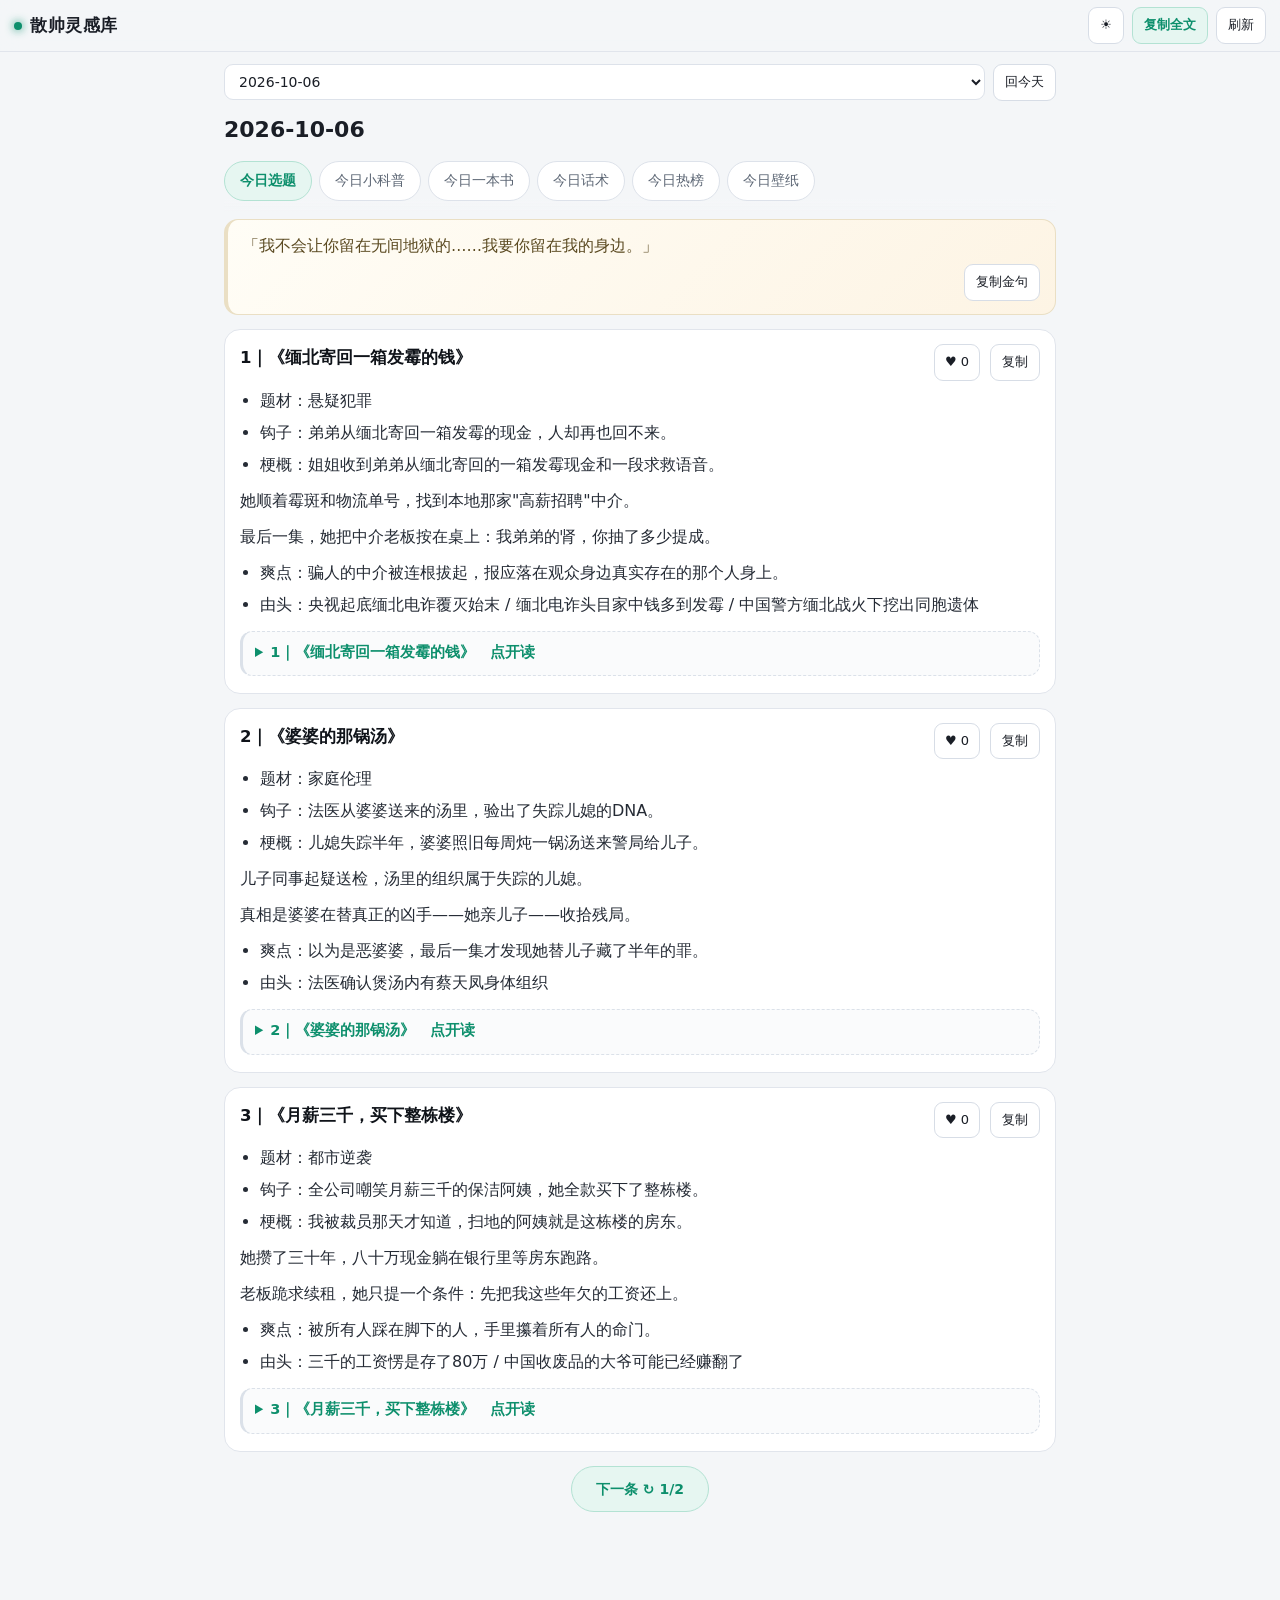
==== index.html @ a83f9805 "feat: 壁纸 15 分钟自动换 + 实时新图为主" ====
<!doctype html>
<html lang="zh-CN">
<head>
<meta charset="utf-8">
<meta name="viewport" content="width=device-width, initial-scale=1, viewport-fit=cover">
<title>散帅灵感库 · 短剧选题</title>
<link rel="manifest" href="./manifest.webmanifest">
<link rel="apple-touch-icon" href="./icon.svg">
<meta name="theme-color" content="#111318">
<meta name="apple-mobile-web-app-capable" content="yes">
<meta name="apple-mobile-web-app-status-bar-style" content="black-translucent">
<style>
  :root { color-scheme: dark; --bg:#111318; --card:#1a1d24; --card2:#15181e; --fg:#e9edf2; --dim:#98a2b3; --line:#262b34; --accent:#7ee0c0; --gold:#f7c948; }
  :root[data-theme="light"] { color-scheme: light; --bg:#f4f6f8; --card:#ffffff; --card2:#f0f3f7; --fg:#1a1e26; --dim:#5d6775; --line:#e1e5ec; --accent:#0d8f6c; --gold:#a9780a; }
  :root[data-theme="light"] header { background:rgba(244,246,248,.92); }
  :root[data-theme="light"] button { background:#ffffff; border-color:#d7dde6; color:#1a1e26; }
  :root[data-theme="light"] button.primary { background:#e6f6f1; border-color:#b3e2d3; color:#0d8f6c; }
  :root[data-theme="light"] .tabs button { background:#ffffff; border-color:#dde2ea; color:var(--dim); }
  :root[data-theme="light"] .tabs button.on { background:#e6f6f1; border-color:#b3e2d3; color:var(--accent); }
  :root[data-theme="light"] .bar select { background:#ffffff; border-color:#dde2ea; color:#1a1e26; }
  :root[data-theme="light"] article.card h3 { color:#0f1319; }
  :root[data-theme="light"] article.card .body p, :root[data-theme="light"] article.card .body li { color:#252b35; }
  :root[data-theme="light"] article.card .body p b, :root[data-theme="light"] article.card .body li b { color:#000000; }
  :root[data-theme="light"] article.card .body blockquote { background:#f2f4f7; border-left-color:#c7d0dc; color:#39414d; }
  :root[data-theme="light"] article.card .body a { border-bottom-color:rgba(13,143,108,.45); }
  :root[data-theme="light"] .quote { background:linear-gradient(135deg,#fffdf6,#fdf4e4); border-color:#eadfc4; color:#5b4a21; }
  :root[data-theme="light"] details.subcard { background:#fafbfc; border-color:#dbe1e9; }
  :root[data-theme="light"] details.subcard .body p { color:#252b35; }
  :root[data-theme="light"] details.subcard .body blockquote { color:#39414d; }
  :root[data-theme="light"] .toast { background:#e6f6f1; border-color:#b3e2d3; color:#0d8f6c; }
  :root[data-theme="light"] .nextwrap button { background:#e6f6f1; border-color:#b3e2d3; color:#0d8f6c; }
  * { box-sizing: border-box; -webkit-tap-highlight-color: transparent; }
  body { margin:0; background:var(--bg); color:var(--fg); font:16px/1.75 -apple-system,"PingFang SC","Microsoft YaHei",system-ui,sans-serif; padding:0 0 env(safe-area-inset-bottom); }
  header { position:sticky; top:0; z-index:9; height:calc(52px + env(safe-area-inset-top)); padding:env(safe-area-inset-top) 14px 0; backdrop-filter:blur(12px); background:rgba(17,19,24,.9); border-bottom:1px solid var(--line); display:flex; align-items:center; gap:8px; }
  header h1 { font-size:17px; margin:0; flex:1; font-weight:700; letter-spacing:.5px; }
  header .dot { width:8px; height:8px; border-radius:50%; background:var(--accent); box-shadow:0 0 10px var(--accent); }
  button { font:inherit; font-size:13px; color:var(--fg); background:#20242c; border:1px solid #2d323c; border-radius:9px; padding:6px 11px; white-space:nowrap; }
  button:active { transform:scale(.96); }
  button:disabled { opacity:.45; }
  button:disabled:active { transform:none; }
  button.primary { background:#173a31; border-color:#1f5b4a; color:var(--accent); font-weight:600; }
  main { padding:12px 14px 70px; max-width:860px; margin:0 auto; }
  .bar { display:flex; gap:8px; align-items:center; flex-wrap:wrap; margin:0 0 10px; }
  .bar select { flex:1; min-width:130px; font:inherit; font-size:14px; color:var(--fg); background:#20242c; border:1px solid #2d323c; border-radius:9px; padding:8px 10px; }
  .daytitle { font-size:22px; font-weight:800; margin:2px 0 2px; }
  .meta { color:var(--dim); font-size:12.5px; margin:0; }
  .tabs { position:sticky; top:calc(52px + env(safe-area-inset-top)); z-index:8; display:flex; flex-wrap:wrap; gap:7px; padding:10px 0 12px; margin:0 0 6px; background:linear-gradient(var(--bg) 78%, transparent); }
  .tabs::-webkit-scrollbar { display:none; }
  .tabs button { flex:0 0 auto; border-radius:999px; padding:7px 15px; font-size:13.5px; color:var(--dim); background:#1a1d24; border:1px solid #262b34; }
  .tabs button.on { background:#173a31; border-color:#1f5b4a; color:var(--accent); font-weight:700; }
  .quote { background:linear-gradient(135deg,#1c2330,#191d24); border:1px solid #2a3140; border-left:4px solid var(--gold); border-radius:14px; padding:13px 15px; margin:0 0 14px; color:#e8e2cf; font-size:15.5px; }
  .quote .qact { text-align:right; margin-top:4px; }
  article.card.wall .wallbox { position:relative; border:1px solid var(--line); border-radius:14px; overflow:hidden; background:var(--card2); aspect-ratio:9/16; max-height:68vh; margin:0 auto; cursor:zoom-in; display:flex; align-items:center; justify-content:center; }
  article.card.wall .wallbox img { width:100%; height:100%; object-fit:cover; display:block; }
  article.card.wall .wallstyles { display:flex; gap:6px; margin-bottom:10px; justify-content:center; }
  article.card.wall .wallstyles button { padding:5px 14px; font-size:12.5px; border-radius:999px; }
  article.card.wall .wallstyles button.on { background:#173a31; border-color:#1f5b4a; color:var(--accent); }
  article.card.wall .wallnote { margin-top:10px; text-align:center; color:var(--dim); font-size:13.5px; letter-spacing:.6px; }
  article.card.wall .wallhint { position:absolute; color:var(--dim); font-size:13px; }
  #wallFull { position:fixed; inset:0; background:rgba(0,0,0,.95); display:none; z-index:60; align-items:center; justify-content:center; }
  #wallFull.on { display:flex; }
  #wallFull img { max-width:100%; max-height:100%; object-fit:contain; }
  #wallFull .close { position:absolute; top:14px; right:14px; background:rgba(255,255,255,.16); color:#fff; }
  #wallFull .tip { position:absolute; bottom:16px; left:0; right:0; text-align:center; color:#c8d0da; font-size:12.5px; }
  .nextwrap { text-align:center; margin:0 0 14px; }
  .nextwrap button { padding:10px 24px; border-radius:999px; background:#173a31; border-color:#1f5b4a; color:var(--accent); font-weight:700; font-size:14px; }
  details.subcard { margin:12px 0 2px; border:1px dashed #33404f; border-left:3px solid var(--accent); border-radius:12px; padding:9px 12px 11px; background:#151a21; }
  details.subcard summary { cursor:pointer; color:var(--accent); font-size:14.5px; font-weight:600; line-height:1.6; }
  details.subcard summary::marker { color:var(--accent); }
  details.subcard .body { margin-top:8px; }
  details.subcard .body p { margin:8px 0; color:#dde4ec; }
  details.subcard .body blockquote { color:#cfd6e0; }
  details.subcard .subact { display:flex; gap:8px; justify-content:flex-end; align-items:center; margin-top:6px; }
  details.subcard .subact button { font-size:12.5px; padding:5px 12px; }
  article.card { background:var(--card); border:1px solid var(--line); border-radius:16px; padding:14px 15px 15px; margin:0 0 14px; }
  article.card .head { display:flex; align-items:flex-start; gap:10px; }
  article.card .spacer { flex:1; }
  article.card h3 { flex:1; font-size:16.5px; margin:2px 0 8px; color:#fff; line-height:1.5; }
  button.likeBtn { padding:6px 10px; border-radius:9px; font-size:13px; color:var(--dim); }
  button.likeBtn.on { color:#ff6b81; border-color:#ff6b81; }
  button.likeBtn span { font-variant-numeric:tabular-nums; }
  article.card .body p { margin:8px 0; }
  article.card .body ul { margin:6px 0; padding-left:20px; }
  article.card .body li { margin:4px 0; color:#d7dde6; }
  article.card .body li b, article.card .body p b { color:#fff; }
  article.card .body a { color:var(--accent); text-decoration:none; border-bottom:1px dotted rgba(126,224,192,.5); }
  article.card .body a:active { opacity:.7; }
  article.card .body blockquote { margin:8px 0; padding:9px 13px; border-left:3px solid #3a4150; background:var(--card2); border-radius:0 10px 10px 0; color:#cfd6e0; }
  .empty { color:var(--dim); text-align:center; padding:60px 0; line-height:2; }
  .toast { position:fixed; left:50%; bottom:30px; transform:translateX(-50%); background:#0f3d31; color:var(--accent); border:1px solid #1f5b4a; padding:9px 18px; border-radius:999px; opacity:0; transition:opacity .18s; pointer-events:none; z-index:99; font-size:14px; }
  .toast.on { opacity:1; }
  .foot { color:var(--dim); font-size:12px; margin:18px 0 0; }
  .foot a { color:var(--accent); text-decoration:none; }
</style>
</head>
<body>
<header><span class="dot"></span><h1>散帅灵感库</h1><button id="theme" title="切换日间/夜间">🌙</button><button id="copyAll" class="primary">复制全文</button><button id="refresh">刷新</button></header>
<main>
  <div class="bar">
    <select id="picker"></select>
    <button id="top">回今天</button>
  </div>
  <div id="dayhead"></div>
  <nav class="tabs" id="tabs"></nav>
  <div id="content"><div class="empty">正在加载今天的灵感…</div></div>
  <div class="foot" id="foot"></div>
</main>
<div class="toast" id="toast"></div>
<script>
const DATA_URL = "./data.json";
let days = [], current = 0, tab = 0, secIdx = {};
let quota = { used: 0, limit: 0 };
// 今日壁纸：候选来自电脑那侧抓的一批；不够用时网页自己再抽（走公共 CORS 代理）
let wallpapers = [];
let wallIndex = 0;
let wallPage = 1;
let wallPulling = false;
const WALL_API = 'https://wallhaven.cc/api/v1/search?sorting=random&categories=111&purity=100&ratios=9x16&atleast=1440x2560&page=';
const WALL_PROXIES = [
  function (u) { return u; },
  function (u) { return 'https://api.allorigins.win/raw?url=' + encodeURIComponent(u); },
  function (u) { return 'https://api.codetabs.com/v1/proxy?quest=' + encodeURIComponent(u); },
  function (u) { return 'https://corsproxy.io/?' + encodeURIComponent(u); },
];
// 点赞：本地记「我点过没」，数字走公共计数器（跨设备统计）
const COUNTER_BASE = 'https://abacus.jasoncameron.dev';
const COUNTER_NS = 'dsh-daily-inspiration';
const likeSync = {};
let likes = (function () { try { return JSON.parse(localStorage.getItem('dsh-likes') || '{}') || {}; } catch (e) { return {}; } })();
function saveLikes() { try { localStorage.setItem('dsh-likes', JSON.stringify(likes)); } catch (e) {} }
function cardKey(day, secIndex, itemIndex) { return (day.date + '-s' + secIndex + '-i' + itemIndex).replace(/[^0-9a-zA-Z-]/g, ''); }
const copyPool = [];
function reg(t) { copyPool.push(t); return copyPool.length - 1; }

function esc(s) { return s.replace(/&/g,'&amp;').replace(/</g,'&lt;').replace(/>/g,'&gt;'); }
function inline(t) { return t.replace(/\[([^\]]+)\]\((https?:\/\/[^\s)]+)\)/g, function (m, text, url) { var dy = /(^|\/\/)(www\.)?douyin\.com\//.test(url) ? ' data-app="douyin"' : ''; return '<a href="' + url + '"' + dy + ' target="_blank" rel="noopener noreferrer">' + text + '</a>'; }).replace(/\*\*(.+?)\*\*/g, '<b>$1</b>'); }
function body(src) {
  const out = [];
  let inList = false;
  for (const raw of esc(src).split(/\r?\n/)) {
    const line = raw.trim();
    if (line === '') { if (inList) { out.push('</ul>'); inList = false; } continue; }
    if (/^-\s+/.test(line)) { if (!inList) { out.push('<ul>'); inList = true; } out.push('<li>' + inline(line.replace(/^-\s+/, '')) + '</li>'); continue; }
    if (/^&gt;\s?/.test(line)) { if (inList) { out.push('</ul>'); inList = false; } out.push('<blockquote>' + inline(line.replace(/^&gt;\s?/, '')) + '</blockquote>'); continue; }
    if (inList) { out.push('</ul>'); inList = false; }
    out.push('<p>' + inline(line) + '</p>');
  }
  if (inList) out.push('</ul>');
  return out.join('');
}

function card(title, text, extra, key) {
  const i = reg(text);
  const like = key !== undefined && key !== null ? '<button class="likeBtn" data-k="' + key + '" title="点赞（跨设备统计）">♥ <span>0</span></button>' : '';
  return '<article class="card"><div class="head">'
    + (title ? '<h3>' + esc(title) + '</h3>' : '<span class="spacer"></span>')
    + like
    + '<button data-i="' + i + '">复制</button></div>'
    + '<div class="body">' + body(text) + '</div>'
    + (extra || '')
    + '</article>';
}

/** 二级卡片：挂在选题下面的剧本（默认折叠；底部有「收起」，点卡片外也会自动收回） */
function subCard(title, text, key) {
  const i = reg(text);
  const like = key !== undefined && key !== null ? '<button class="likeBtn" data-k="' + key + '" title="点赞（跨设备统计）">♥ <span>0</span></button>' : '';
  return '<details class="subcard"' + (key !== undefined && key !== null ? ' data-k="' + key + '"' : '') + '><summary>' + (title ? esc(title) + '　' : '') + '点开读</summary>'
    + '<div class="body">' + body(text) + '</div>'
    + '<div class="subact">' + like + '<button class="collapseBtn" type="button">收起 ▲</button><button data-i="' + i + '">复制这篇</button></div></details>';
}

function render() {
  const box = document.getElementById('content');
  const head = document.getElementById('dayhead');
  const tabsEl = document.getElementById('tabs');
  copyPool.length = 0;
  const day = days[current];
  if (!day) {
    head.innerHTML = ''; tabsEl.innerHTML = '';
    box.innerHTML = '<div class="empty">还没有生成任何一天。<br>回 DSH 说一句「跑一次灵感」就有了。</div>';
    return;
  }
  const sp = day.split || { title: '', sections: [], meta: [] };
  // 小故事不再单独占一个标签，而是挂到对应选题下面（一二级卡片）
  const storySec = sp.sections.filter(function (s) { return s.title.indexOf('故事') >= 0 || s.title.indexOf('剧本') >= 0 || s.title.indexOf('小说') >= 0; })[0];
  const tabList = sp.sections
    .map(function (s, i) { return { s: s, i: i }; })
    .filter(function (e) { return e.s !== storySec; });
  const hotAt = tabList.map(function (e) { return e.s.title.indexOf('热榜') >= 0; }).indexOf(true);
  if (hotAt >= 0) tabList.push(tabList.splice(hotAt, 1)[0]);
  tabList.push({ s: { title: '今日壁纸', items: [], wall: true }, i: -1, wall: true });
  if (tab < 0 || tab >= tabList.length) tab = 0;
  head.innerHTML = '<div class="daytitle">' + esc(day.date) + (day.slot ? '　（第 ' + (day.slot + 1) + ' 版）' : '') + '</div>';
  tabsEl.innerHTML = tabList.map(function (e, idx) {
    return '<button data-t="' + idx + '"' + (idx === tab ? ' class="on"' : '') + '>' + esc(e.s.title) + '</button>';
  }).join('');  tabsEl.querySelectorAll('button').forEach(function (b) {
    b.addEventListener('click', function () {
      tab = Number(b.getAttribute('data-t'));
      render();
      window.scrollTo(0, 0);
    });
  });
  const sec = tabList[tab] !== undefined ? tabList[tab].s : undefined;
  // 重渲染前记住哪些剧本是展开的，渲染后恢复（自动更新时不打断阅读）
  const openKeys = Array.prototype.map.call(document.querySelectorAll('details.subcard[open][data-k]'), function (d) { return d.getAttribute('data-k'); });
  let html = '';
  if (tab === 0 && day.quote) {
    const qi = reg(day.quote);
    html += '<div class="quote">「' + esc(day.quote) + '」<div class="qact"><button data-i="' + qi + '">复制金句</button></div></div>';
  }
  if (sec !== undefined && sec.wall === true) {
    html += wallCard();
  } else if (sec && sec.items.length > 0) {
    const showAll = sec.title.indexOf('热榜') >= 0 || sec.title.indexOf('科普') >= 0;
    const isIdeas = sec.title.indexOf('选题') >= 0;
    const secKey = tabList[tab] !== undefined ? tabList[tab].i : tab;
    const storyIdx = storySec !== undefined ? sp.sections.indexOf(storySec) : -1;
    const chunk = showAll ? sec.items.length : (isIdeas ? Math.ceil(sec.items.length / 2) : 1);
    const pages = Math.max(1, Math.ceil(sec.items.length / chunk));
    if (showAll) {
      for (let i = 0; i < sec.items.length; i++) html += card(sec.items[i].title, sec.items[i].body, '', cardKey(day, secKey, i));
    } else {
      if (!(tab in secIdx) || secIdx[tab] >= pages) secIdx[tab] = 0;
      const start = secIdx[tab] * chunk;
      const slice = sec.items.slice(start, start + chunk);
      for (let j = 0; j < slice.length; j++) {
        const item = slice[j];
        const story = isIdeas && storySec !== undefined ? storySec.items[start + j] : undefined;
        html += card(
          item.title,
          item.body,
          story !== undefined ? subCard(story.title, story.body, cardKey(day, storyIdx, start + j)) : '',
          cardKey(day, secKey, start + j),
        );
      }
      if (pages > 1) html += '<div class="nextwrap"><button class="nextBtn" data-sec="' + tab + '">下一条 ↻ ' + (secIdx[tab] + 1) + '/' + pages + '</button></div>';
    }
  }
  if (sp.meta && sp.meta.length > 0) html += '<div class="meta" style="margin-top:14px">' + sp.meta.map(esc).join('<br>') + '</div>';
  box.innerHTML = html;
  box.querySelectorAll('button[data-i]').forEach(function (b) {
    b.addEventListener('click', function () { copyText(copyPool[Number(b.getAttribute('data-i'))]); });
  });
  box.querySelectorAll('button.likeBtn[data-k]').forEach(function (b) {
    b.addEventListener('click', function (ev) {
      ev.stopPropagation();
      toggleLike(b.getAttribute('data-k'));
    });
  });
  bindWall();
  paintLikes();
  openKeys.forEach(function (k) {
    const d = document.querySelector('details.subcard[data-k="' + k + '"]');
    if (d !== null) d.open = true;
  });
  box.querySelectorAll('.collapseBtn').forEach(function (b) {
    b.addEventListener('click', function (ev) {
      ev.stopPropagation();
      const d = b.parentNode;
      while (d && d.tagName !== 'DETAILS') d = d.parentNode;
      if (d) {
        d.open = false;
        try { d.scrollIntoView({ block: 'center', behavior: 'smooth' }); } catch (e) { d.scrollIntoView(); }
      }
    });
  });
  box.querySelectorAll('.nextBtn').forEach(function (b) {
    b.addEventListener('click', function () {
      const t = Number(b.getAttribute('data-sec'));
      const s = tabList[t] !== undefined ? tabList[t].s : undefined;
      if (!s || s.items.length === 0) return;
      const c = s.title.indexOf('热榜') >= 0 ? s.items.length : (s.title.indexOf('选题') >= 0 ? Math.ceil(s.items.length / 2) : 1);
      const p = Math.max(1, Math.ceil(s.items.length / c));
      secIdx[t] = ((secIdx[t] || 0) + 1) % p;
      render();
      window.scrollTo(0, 0);
    });
  });
}

function copyText(t) {
  if (!t) return;
  const done = function (ok) { toast(ok ? '已复制，去粘贴吧' : '复制失败，长按文字手动选'); };
  if (navigator.clipboard && window.isSecureContext) {
    navigator.clipboard.writeText(t).then(function () { done(true); }, function () { done(fallback(t)); });
  } else { done(fallback(t)); }
}
function fallback(t) {
  const ta = document.createElement('textarea');
  ta.value = t; ta.style.position = 'fixed'; ta.style.opacity = '0';
  document.body.appendChild(ta); ta.focus(); ta.select();
  let ok = false;
  try { ok = document.execCommand('copy'); } catch (e) { ok = false; }
  ta.remove();
  return ok;
}
function toast(t) { const el = document.getElementById('toast'); el.textContent = t; el.classList.add('on'); setTimeout(function () { el.classList.remove('on'); }, 1500); }

/** 今日壁纸：一次就一张。抽走了就回不来 —— 想再看得抽新的。
 *  图源用 Picsum（fastly CDN，手机一定能显示；固定 1440×2560 竖屏 2K，自带跨域头所以能下载）。 */
let wallSeed = 0;
let wallUrl = '';
const WALL_BASE = 'https://picsum.photos/';
const WALL_HD = WALL_BASE + '1440/2560?random=';
const WALL_FAST = WALL_BASE + '1080/1920?random=';

/** 抽一张新的：不分风格，每次随机挑一个源（都是手机上快的；2K 大图只在你点下载时才拉） */
function newWallUrl() {
  wallSeed = Math.floor(Date.now() / 1000) % 100000 + Math.floor(Math.random() * 1000);
  const n = String(wallSeed);
  const local = wallpapers.filter(function (w) { return String(w.url).indexOf('wallpapers/') === 0; });
  if (local.length > 0 && Math.random() < 0.25) {
    wallUrl = local[Math.floor(Math.random() * local.length)].url;
    return wallUrl;
  }
  wallUrl = WALL_FAST + n;
}

/** 下载：摄影源能换同图的 2K 版，其它源就是当前这张 */
function wallDownloadUrl() {
  if (wallUrl.indexOf('picsum.photos/1080/1920') > 0) return wallUrl.replace('1080/1920', '1440/2560');
  return wallUrl;
}

function wallCard() {
  const url = wallUrl.length > 0 ? wallUrl : newWallUrl();
  return '<article class="card wall"><div class="head"><h3>今日壁纸</h3>'
    + '<button id="wallNext" type="button">换一张 ↻</button>'
    + '<button id="wallDl" class="primary" type="button">下载</button></div>'
    + '<div class="body">'
    + '<div class="wallbox" id="wallBox"><span class="wallhint" id="wallHint">正在抽…</span>'
    + '<img id="wallImg" alt="今日壁纸" src="' + url + '"></div>'
    + '<div class="wallnote">失去了就不要再找了，往前看</div>'
    + '</div></article>'
    + '<div id="wallFull"><button class="close" id="wallFullClose" type="button">✕ 关闭</button>'
    + '<img id="wallFullImg" alt="放大查看"><div class="tip">点图片可以再放大 / 缩小 · 点空白处关闭</div></div>';
}

function bindWall() {
  const img = document.getElementById('wallImg');
  const hint = document.getElementById('wallHint');
  if (img !== null) {
    img.addEventListener('load', function () { if (hint !== null) hint.style.display = 'none'; });
    img.addEventListener('error', function () {
      if (hint !== null) { hint.style.display = ''; hint.textContent = '这张没抽上来，点「换一张」再来'; }
    });
  }
  const box = document.getElementById('wallBox');
  if (box !== null) {
    box.addEventListener('click', function () {
      const full = document.getElementById('wallFull');
      const fullImg = document.getElementById('wallFullImg');
      if (full === null || fullImg === null || wallUrl.length === 0) return;
      fullImg.src = wallUrl;
      fullImg.style.transform = 'none';
      full.classList.add('on');
    });
  }
  const full = document.getElementById('wallFull');
  if (full !== null) {
    full.addEventListener('click', function (ev) {
      const fullImg = document.getElementById('wallFullImg');
      if (fullImg !== null && ev.target === fullImg) {
        fullImg.style.transform = fullImg.style.transform === 'scale(2)' ? 'none' : 'scale(2)';
        return;
      }
      full.classList.remove('on');
    });
  }
  const next = document.getElementById('wallNext');
  if (next !== null) {
    next.addEventListener('click', function () {
      newWallUrl();
      const cur = document.getElementById('wallImg');
      const h = document.getElementById('wallHint');
      if (h !== null) { h.style.display = ''; h.textContent = '正在抽…'; }
      if (cur !== null) cur.src = wallUrl + '&t=' + String(Date.now());
      toast('换了一张，上一张找不回来了');
    });
  }
  const dl = document.getElementById('wallDl');
  if (dl !== null) {
    dl.addEventListener('click', function () { void downloadWall(); });
  }
}

async function downloadWall() {
  if (wallUrl.length === 0) return;
  toast('正在准备下载…');
  try {
    const dlUrl = wallDownloadUrl();
    const res = await fetch(dlUrl, { cache: 'no-store' });
    if (!res.ok) throw new Error('bad status');
    const blob = await res.blob();
    const url = URL.createObjectURL(blob);
    const a = document.createElement('a');
    a.href = url;
    a.download = 'wallpaper-' + String(wallSeed) + '.jpg';
    document.body.appendChild(a);
    a.click();
    a.remove();
    setTimeout(function () { URL.revokeObjectURL(url); }, 8000);
    toast('已开始下载');
  } catch (e) {
    window.open(wallDownloadUrl(), '_blank');
    toast('已打开原图，长按保存即可');
  }
}

/** 保底来源：Picsum（自带跨域头，电脑没开也能一直抽；固定给 1440×2560 竖屏 2K） */
async function pullPicsum() {
  try {
    const res = await fetch('https://picsum.photos/v2/list?page=' + wallPage + '&limit=20', { cache: 'no-store' });
    if (!res.ok) return [];
    const j = await res.json();
    if (!Array.isArray(j)) return [];
    return j
      .map(function (x) {
        const id = String(x.id || '');
        return {
          id: 'picsum-' + id,
          resolution: '1440×2560',
          url: 'https://picsum.photos/id/' + id + '/1440/2560',
          thumb: 'https://picsum.photos/id/' + id + '/720/1280',
          note: '随机摄影（电脑没开时的保底）',
        };
      })
      .filter(function (x) { return x.id !== 'picsum-'; });
  } catch (e) {
    return [];
  }
}

/** 走公共 CORS 代理抽一批新壁纸（Wallhaven 自己不带跨域头）；代理都不通就换 Picsum 保底 */
async function pullWallpapers() {
  if (wallPulling) return 0;
  wallPulling = true;
  let got = [];
  for (let i = 0; i < WALL_PROXIES.length && got.length === 0; i++) {
    try {
      const res = await fetch(WALL_PROXIES[i](WALL_API + wallPage), { cache: 'no-store' });
      if (!res.ok) continue;
      const j = await res.json();
      got = (j.data || []).map(function (x) {
        return { id: String(x.id || ''), resolution: String(x.resolution || ''), url: String(x.path || ''), thumb: String((x.thumbs && (x.thumbs.large || x.thumbs.original)) || x.path || '') };
      }).filter(function (x) { return /^https:\/\/w\.wallhaven\.cc\//.test(x.url); });
    } catch (e) { /* 换下一个代理 */ }
  }
  if (got.length === 0) got = await pullPicsum();
  wallPulling = false;
  if (got.length > 0) {
    wallPage += 1;
    wallpapers = wallpapers.concat(got);
  }
  return got.length;
}

function setWall(next) {
  if (wallpapers.length === 0) return;
  wallIndex = ((next % wallpapers.length) + wallpapers.length) % wallpapers.length;
  render();
  const img = document.getElementById('wallImg');
  const w = wallpapers[wallIndex];
  if (img !== null && w !== undefined && w.url !== w.thumb) {
    const big = new Image();
    big.onload = function () { if (document.getElementById('wallImg') === img) img.src = big.src; };
    big.src = w.url;
  }
}

async function downloadWall() {
  const w = wallpapers[wallIndex];
  if (w === undefined) return;
  const name = 'wallpaper-' + (w.id || String(wallIndex + 1)) + (w.url.indexOf('.png') > 0 ? '.png' : '.jpg');
  toast('正在准备下载…');
  for (const wrap of WALL_PROXIES) {
    try {
      const res = await fetch(wrap(w.url), { cache: 'no-store' });
      if (!res.ok) continue;
      const blob = await res.blob();
      const url = URL.createObjectURL(blob);
      const a = document.createElement('a');
      a.href = url;
      a.download = name;
      document.body.appendChild(a);
      a.click();
      a.remove();
      setTimeout(function () { URL.revokeObjectURL(url); }, 8000);
      toast('已开始下载 ' + name);
      return;
    } catch (e) { /* 换下一个代理 */ }
  }
  window.open(w.url, '_blank');
  toast('已打开原图，长按保存即可');
}
function paintLikes() {
  const btns = document.querySelectorAll('button.likeBtn[data-k]');
  btns.forEach(function (b) {
    const k = b.getAttribute('data-k');
    const rec = likes[k] || { liked: false, count: 0 };
    if (rec.liked === true) b.classList.add('on'); else b.classList.remove('on');
    const span = b.querySelector('span');
    if (span) span.textContent = String(rec.count || 0);
  });
  if (navigator.onLine === false) return;
  btns.forEach(function (b) { syncLike(b.getAttribute('data-k')); });
}
function syncLike(k) {
  if (k === null || k === undefined || likeSync[k] === true) return;
  likeSync[k] = true;
  fetch(COUNTER_BASE + '/get/' + COUNTER_NS + '/' + k, { cache: 'no-store' })
    .then(function (r) { return r.ok ? r.json() : null; })
    .then(function (d) {
      if (d !== null && typeof d.value === 'number') {
        const rec = likes[k] || { liked: false, count: 0 };
        rec.count = d.value;
        likes[k] = rec;
        saveLikes();
        const b = document.querySelector('button.likeBtn[data-k="' + k + '"]');
        if (b) { const s = b.querySelector('span'); if (s) s.textContent = String(d.value); }
      }
    })
    .catch(function () {})
    .then(function () { likeSync[k] = false; });
}
function toggleLike(k) {
  if (k === null || k === undefined) return;
  const rec = likes[k] || { liked: false, count: 0 };
  if (rec.liked === true) {
    rec.liked = false;
    likes[k] = rec;
    saveLikes();
    paintLikes();
    toast('已取消（统计里的数不会掉）');
    return;
  }
  rec.liked = true;
  rec.count = (rec.count || 0) + 1;
  likes[k] = rec;
  saveLikes();
  paintLikes();
  toast('已点赞 ♥');
  fetch(COUNTER_BASE + '/hit/' + COUNTER_NS + '/' + k, { cache: 'no-store' })
    .then(function (r) { return r.ok ? r.json() : null; })
    .then(function (d) {
      if (d !== null && typeof d.value === 'number') {
        rec.count = d.value;
        likes[k] = rec;
        saveLikes();
        paintLikes();
      }
    })
    .catch(function () { toast('离线：只记在本地'); });
}

/** 今日额度用完 → 把「刷新」置灰，别人点不了（重新打开页面仍能看到最新内容） */
function updateRefreshButton() {
  const btn = document.getElementById('refresh');
  if (!btn) return;
  const exhausted = quota.limit > 0 && quota.used >= quota.limit;
  btn.disabled = exhausted;
  btn.textContent = exhausted ? '额度已用完' : '刷新';
  btn.title = exhausted
    ? '今天的出卡额度已用完（' + quota.used + '/' + quota.limit + '）：重新打开页面仍可看到最新内容'
    : '重新拉取最新内容';
}

document.getElementById('refresh').onclick = function () { load(true); };

// 日间 / 夜间：手动切换并记住；没选过就跟随系统
function applyTheme(mode) {
  document.documentElement.setAttribute('data-theme', mode);
  const btn = document.getElementById('theme');
  if (btn) {
    btn.textContent = mode === 'light' ? '☀️' : '🌙';
    btn.title = mode === 'light' ? '当前：日间（点一下切夜间）' : '当前：夜间（点一下切日间）';
  }
  const meta = document.querySelector('meta[name="theme-color"]');
  if (meta) meta.setAttribute('content', mode === 'light' ? '#f4f6f8' : '#111318');
}
function pickTheme() {
  try {
    const saved = localStorage.getItem('dsh-theme');
    if (saved === 'light' || saved === 'dark') return saved;
  } catch (e) {}
  try {
    return window.matchMedia('(prefers-color-scheme: light)').matches ? 'light' : 'dark';
  } catch (e) {
    return 'dark';
  }
}
let theme = pickTheme();
applyTheme(theme);
document.getElementById('theme').onclick = function () {
  theme = theme === 'light' ? 'dark' : 'light';
  try { localStorage.setItem('dsh-theme', theme); } catch (e) {}
  applyTheme(theme);
};
document.getElementById('copyAll').onclick = function () { const d = days[current]; if (d) copyText(d.markdown); };
document.getElementById('top').onclick = function () {
  current = 0; tab = 0; secIdx = {}; document.getElementById('picker').value = '0';
  render(); window.scrollTo({ top: 0, behavior: 'smooth' });
};
document.getElementById('picker').onchange = function (e) { current = Number(e.target.value); tab = 0; secIdx = {}; render(); };

// 点卡片外面：自动把展开的故事收回去（省得滚到底或翻回顶部去找关闭）
document.addEventListener('click', function (ev) {
  const t = ev.target;
  const inside = t !== null && t !== undefined && typeof t.closest === 'function' ? t.closest('details.subcard') : null;
  document.querySelectorAll('details.subcard[open]').forEach(function (d) { if (d !== inside) d.open = false; });
}, true);

// 手机上点抖音条目：先试唤起 App（snssdk1128://），1.4 秒没起来就自动回落网页版
document.addEventListener('click', function (ev) {
  const a = ev.target !== null && ev.target !== undefined && typeof ev.target.closest === 'function' ? ev.target.closest('a[data-app="douyin"]') : null;
  if (a === null || !/Android|iPhone|iPad|iPod|Mobile/i.test(navigator.userAgent)) return;
  const web = a.getAttribute('href');
  if (web === null) return;
  ev.preventDefault();
  const keyword = encodeURIComponent((a.textContent || '').trim());
  let opened = false;
  const onHide = function () { opened = true; };
  document.addEventListener('visibilitychange', onHide, { once: true });
  setTimeout(function () {
    document.removeEventListener('visibilitychange', onHide);
    if (!opened && !document.hidden && Date.now() - start < 2800) window.location.href = web;
  }, 1400);
  const start = Date.now();
  window.location.href = 'snssdk1128://search?keyword=' + keyword;
}, true);

async function load(manual) {
  try {
    const res = await fetch(DATA_URL, { cache: 'no-store' });
    const data = await res.json();
    days = Array.isArray(data.days) ? data.days : [];
    quota = data.quota !== undefined && typeof data.quota.used === 'number' ? data.quota : { used: 0, limit: 0 };
    wallpapers = Array.isArray(data.wallpapers) ? data.wallpapers : wallpapers;
    if (wallIndex >= wallpapers.length) wallIndex = 0;
    updateRefreshButton();
    if (manual) { current = 0; tab = 0; secIdx = {}; }
    const picker = document.getElementById('picker');
    picker.innerHTML = days.map(function (d, i) { return '<option value="' + i + '">' + d.date + (d.slot ? '　v' + (d.slot + 1) : '') + '</option>'; }).join('');
    picker.value = String(current);
    render();
    document.getElementById('foot').innerHTML = '';
  } catch (e) {
    document.getElementById('content').innerHTML = '<div class="empty">读取失败：' + esc(String(e)) + '</div>';
  }
}
load(false);

// 自动更新：每 3 分钟拉一次最新数据；切回页面/重新聚焦时立刻拉一次（保持当前选中的日期和标签）
setInterval(function () { if (document.hidden !== true) load(false); }, 180000);
document.addEventListener('visibilitychange', function () { if (document.hidden !== true) load(false); });
window.addEventListener('focus', function () { load(false); });

// 壁纸每 15 分钟自动换一张（页面开着就换；切回来超过 15 分钟也换）
setInterval(function () {
  if (document.hidden === true) return;
  newWallUrl();
  const img = document.getElementById('wallImg');
  if (img !== null) img.src = wallUrl + (wallUrl.indexOf('?') > 0 ? '&' : '?') + 'r=' + String(Date.now());
}, 900000);
document.addEventListener('visibilitychange', function () {
  if (document.hidden === true) return;
  const last = Number(sessionStorage.getItem('dsh-wall-at') || '0');
  if (Date.now() - last > 900000) {
    newWallUrl();
    const img = document.getElementById('wallImg');
    if (img !== null) img.src = wallUrl + (wallUrl.indexOf('?') > 0 ? '&' : '?') + 'r=' + String(Date.now());
  }
  try { sessionStorage.setItem('dsh-wall-at', String(Date.now())); } catch (e) {}
});
</script>
</body>
</html>
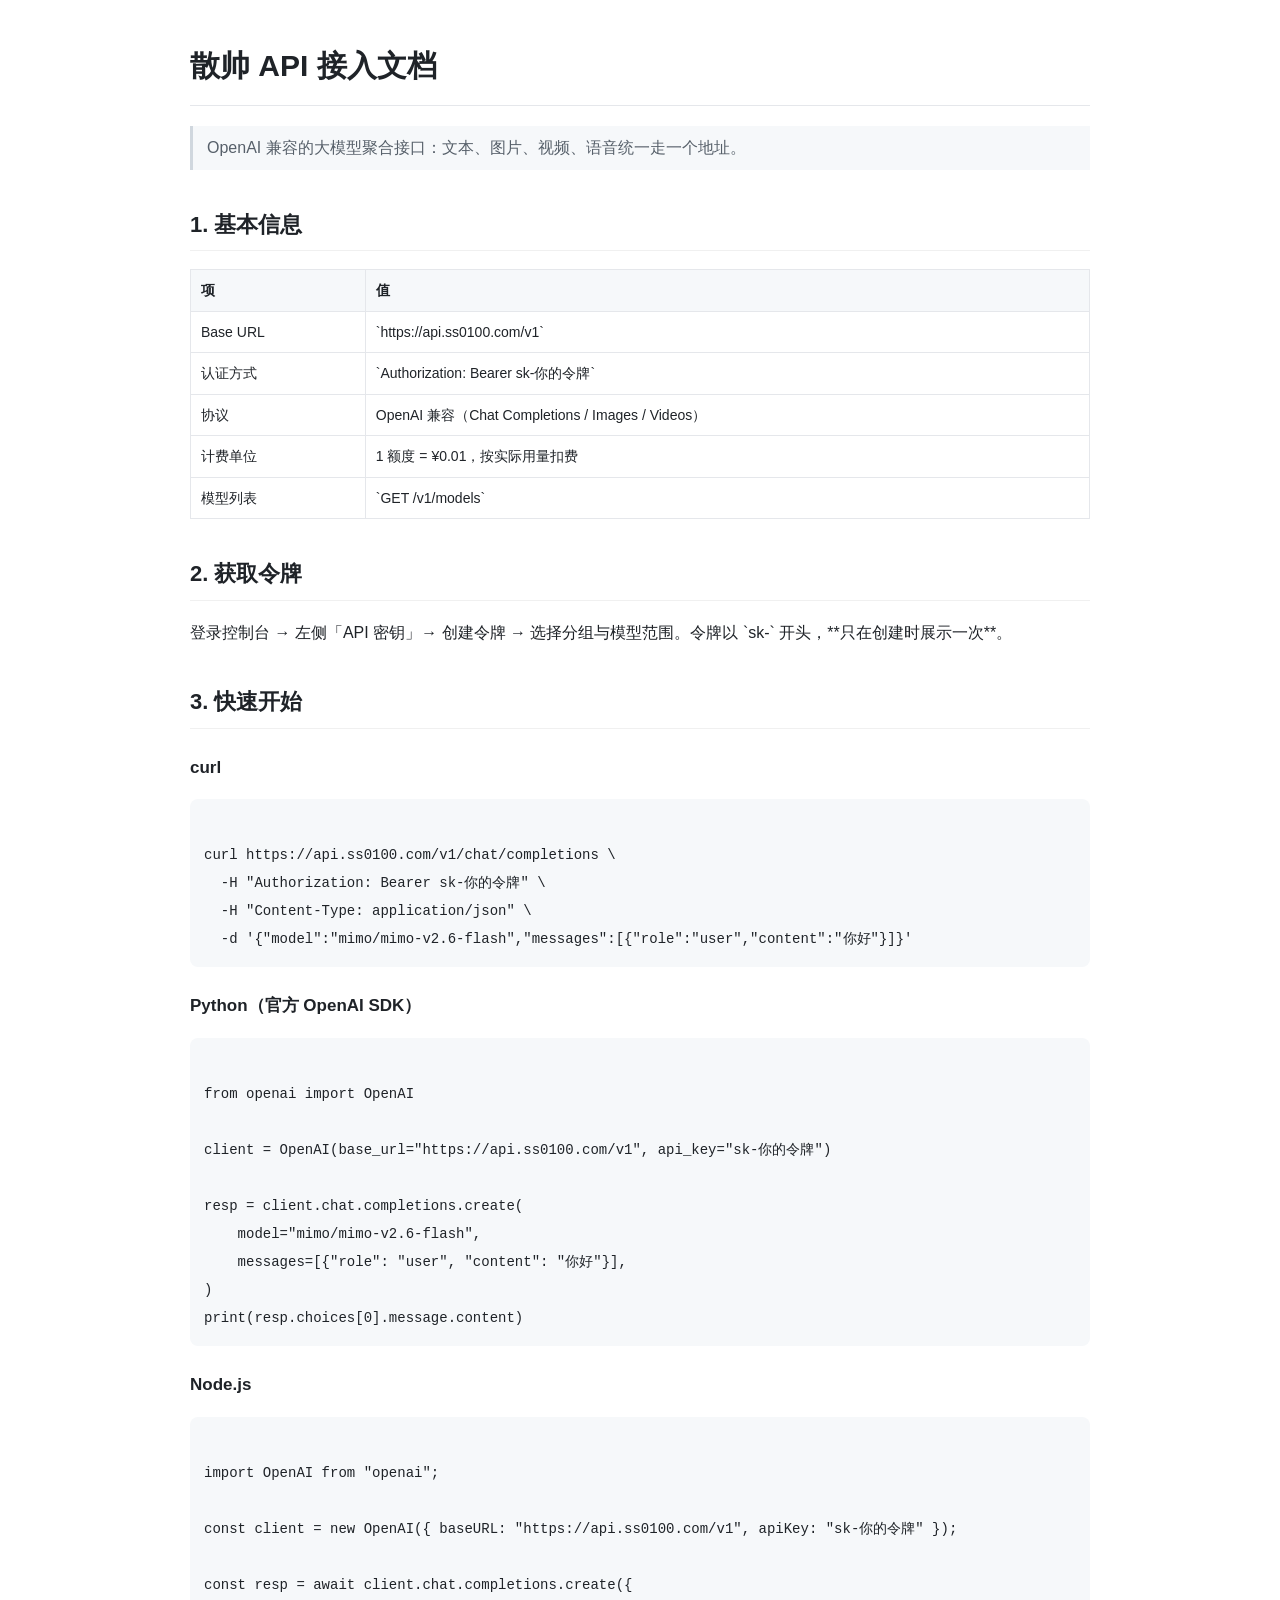
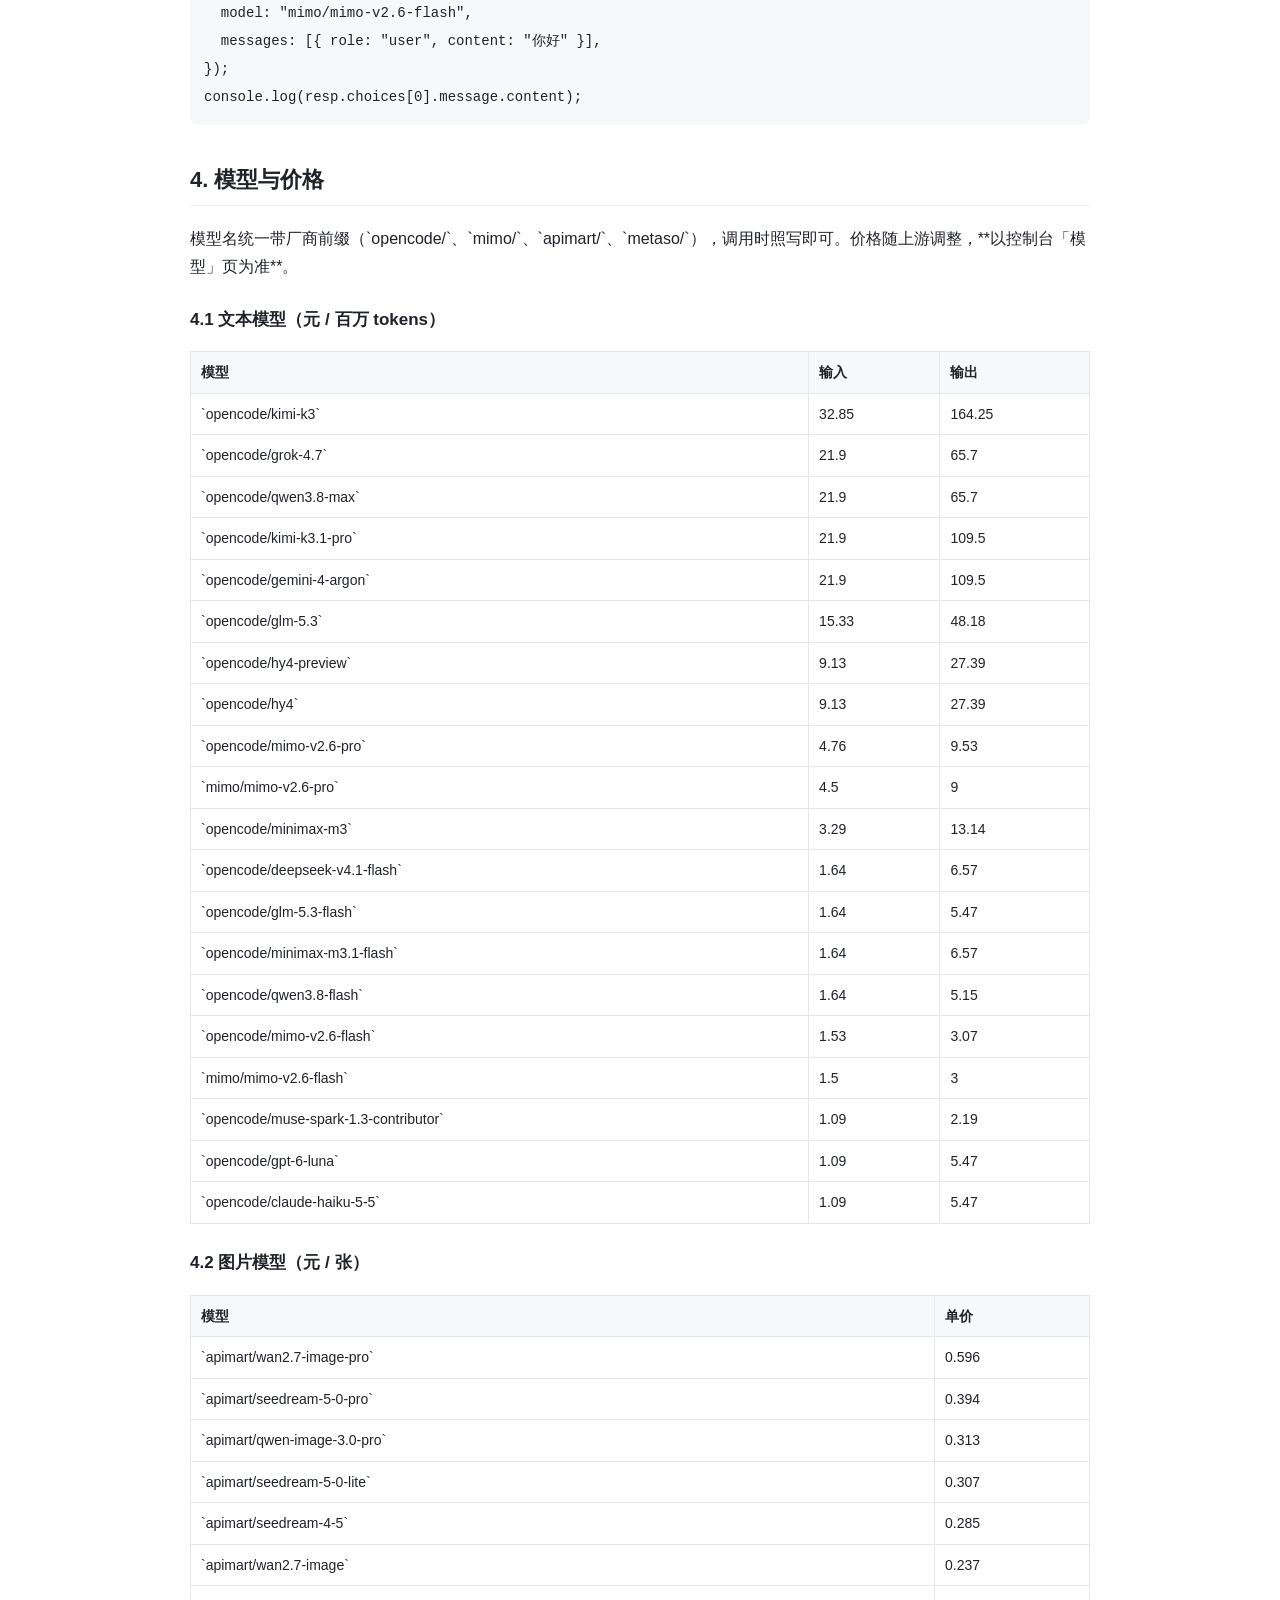
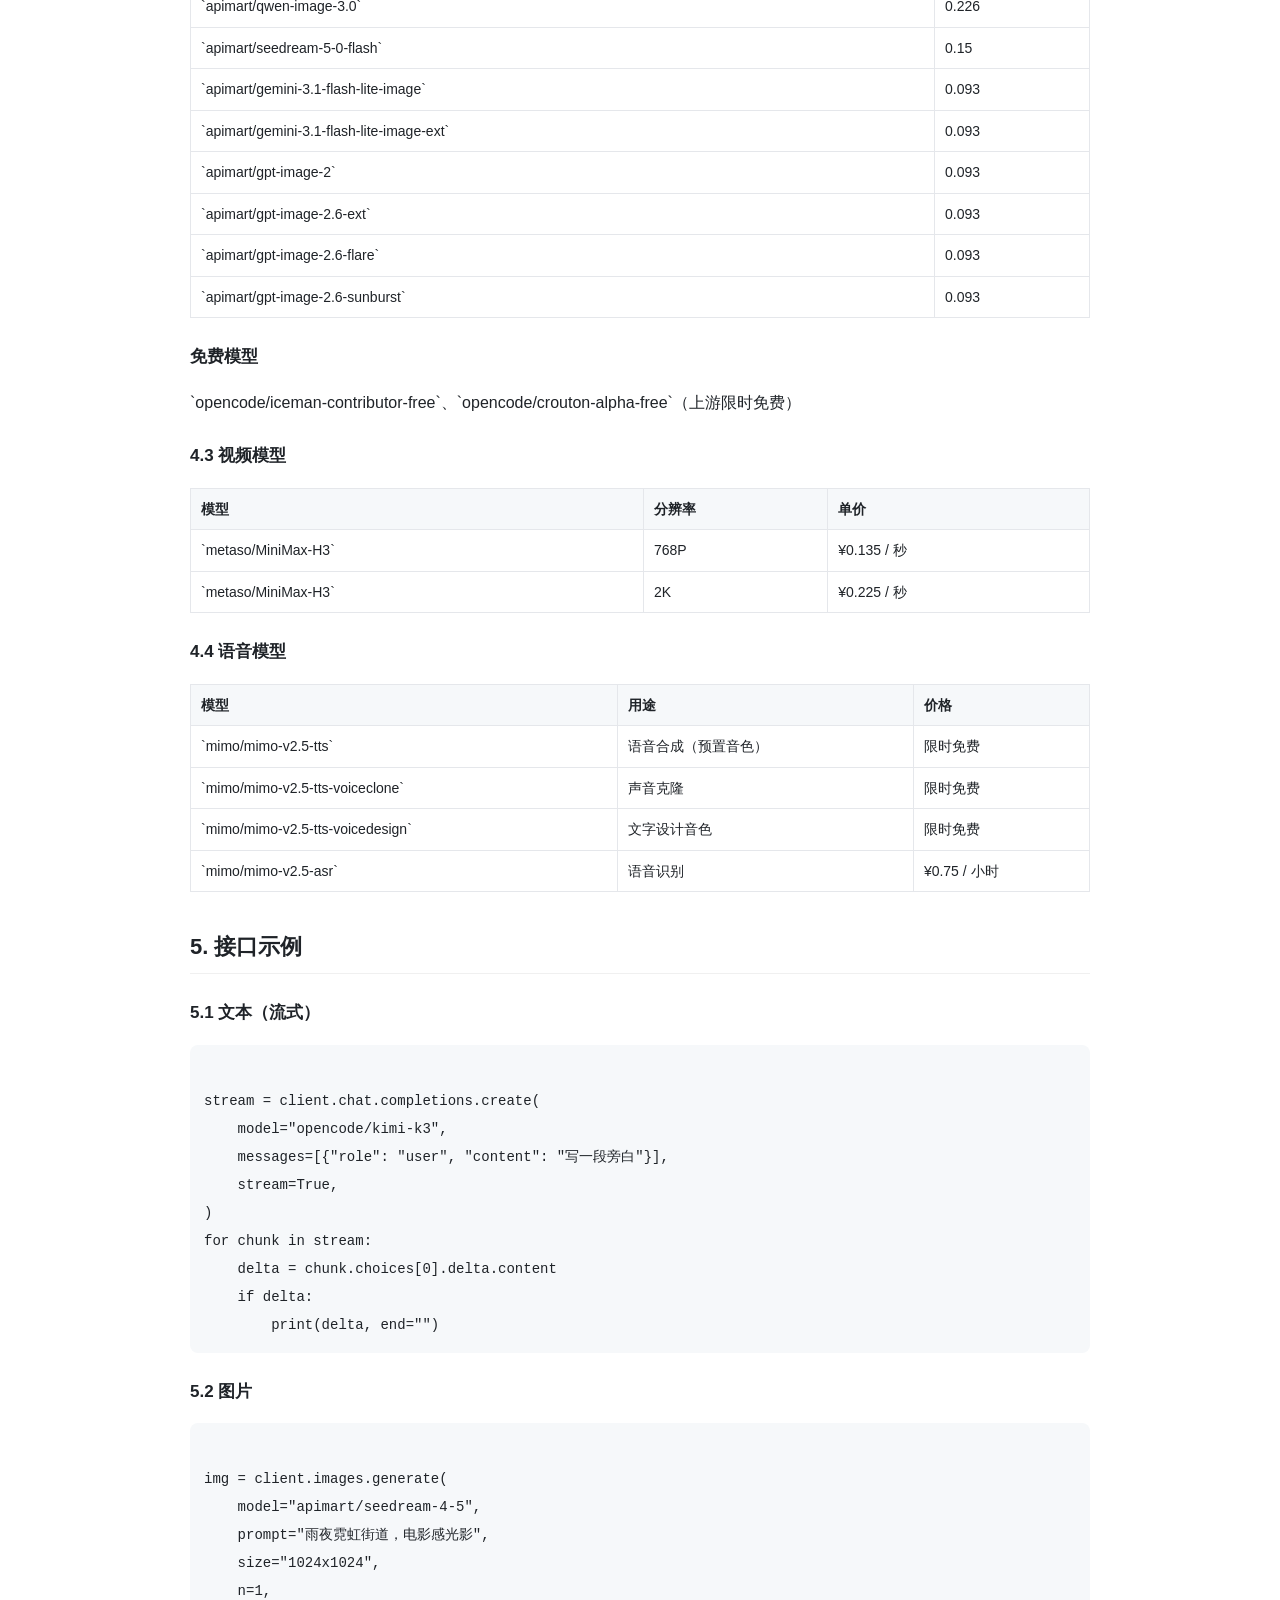
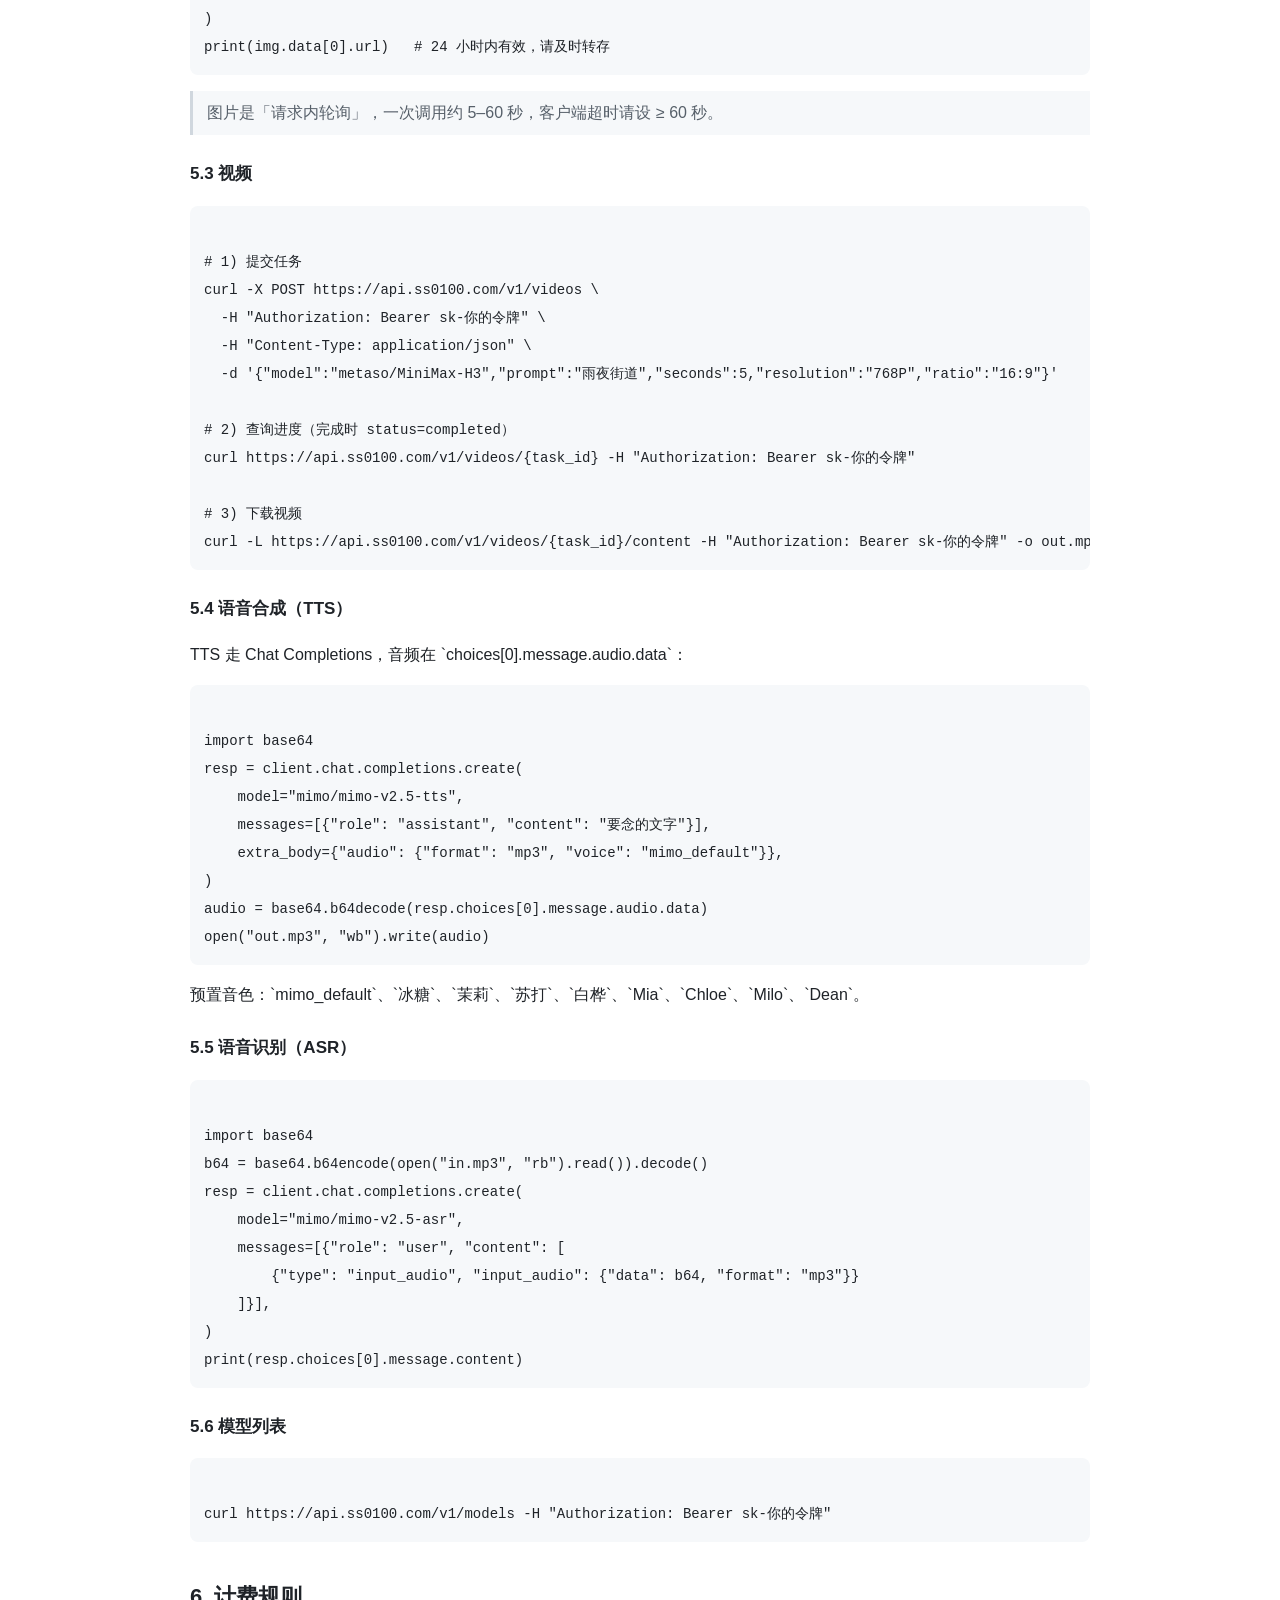
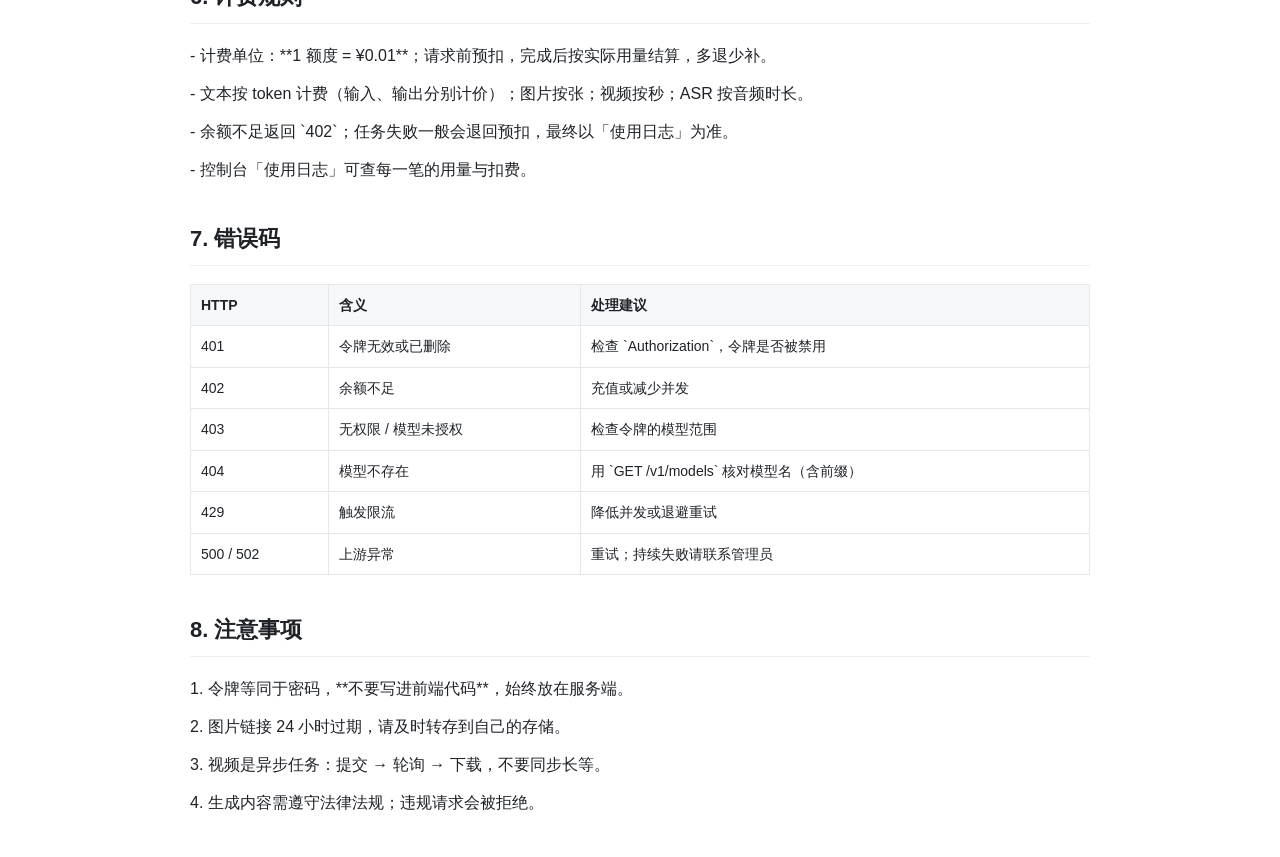
==== commit cfbac6c7: "chore: 移除灵感库内容与自动更新，站点改为 API 文档站" ====
--- a/index.html
+++ b/index.html
@@ -1,678 +1,28 @@
 <!doctype html>
 <html lang="zh-CN">
 <head>
-<meta charset="utf-8">
-<meta name="viewport" content="width=device-width, initial-scale=1, viewport-fit=cover">
-<title>散帅灵感库 · 短剧选题</title>
-<link rel="manifest" href="./manifest.webmanifest">
-<link rel="apple-touch-icon" href="./icon.svg">
-<meta name="theme-color" content="#111318">
-<meta name="apple-mobile-web-app-capable" content="yes">
-<meta name="apple-mobile-web-app-status-bar-style" content="black-translucent">
-<style>
-  :root { color-scheme: dark; --bg:#111318; --card:#1a1d24; --card2:#15181e; --fg:#e9edf2; --dim:#98a2b3; --line:#262b34; --accent:#7ee0c0; --gold:#f7c948; }
-  :root[data-theme="light"] { color-scheme: light; --bg:#f4f6f8; --card:#ffffff; --card2:#f0f3f7; --fg:#1a1e26; --dim:#5d6775; --line:#e1e5ec; --accent:#0d8f6c; --gold:#a9780a; }
-  :root[data-theme="light"] header { background:rgba(244,246,248,.92); }
-  :root[data-theme="light"] button { background:#ffffff; border-color:#d7dde6; color:#1a1e26; }
-  :root[data-theme="light"] button.primary { background:#e6f6f1; border-color:#b3e2d3; color:#0d8f6c; }
-  :root[data-theme="light"] .tabs button { background:#ffffff; border-color:#dde2ea; color:var(--dim); }
-  :root[data-theme="light"] .tabs button.on { background:#e6f6f1; border-color:#b3e2d3; color:var(--accent); }
-  :root[data-theme="light"] .bar select { background:#ffffff; border-color:#dde2ea; color:#1a1e26; }
-  :root[data-theme="light"] article.card h3 { color:#0f1319; }
-  :root[data-theme="light"] article.card .body p, :root[data-theme="light"] article.card .body li { color:#252b35; }
-  :root[data-theme="light"] article.card .body p b, :root[data-theme="light"] article.card .body li b { color:#000000; }
-  :root[data-theme="light"] article.card .body blockquote { background:#f2f4f7; border-left-color:#c7d0dc; color:#39414d; }
-  :root[data-theme="light"] article.card .body a { border-bottom-color:rgba(13,143,108,.45); }
-  :root[data-theme="light"] .quote { background:linear-gradient(135deg,#fffdf6,#fdf4e4); border-color:#eadfc4; color:#5b4a21; }
-  :root[data-theme="light"] details.subcard { background:#fafbfc; border-color:#dbe1e9; }
-  :root[data-theme="light"] details.subcard .body p { color:#252b35; }
-  :root[data-theme="light"] details.subcard .body blockquote { color:#39414d; }
-  :root[data-theme="light"] .toast { background:#e6f6f1; border-color:#b3e2d3; color:#0d8f6c; }
-  :root[data-theme="light"] .nextwrap button { background:#e6f6f1; border-color:#b3e2d3; color:#0d8f6c; }
-  * { box-sizing: border-box; -webkit-tap-highlight-color: transparent; }
-  body { margin:0; background:var(--bg); color:var(--fg); font:16px/1.75 -apple-system,"PingFang SC","Microsoft YaHei",system-ui,sans-serif; padding:0 0 env(safe-area-inset-bottom); }
-  header { position:sticky; top:0; z-index:9; height:calc(52px + env(safe-area-inset-top)); padding:env(safe-area-inset-top) 14px 0; backdrop-filter:blur(12px); background:rgba(17,19,24,.9); border-bottom:1px solid var(--line); display:flex; align-items:center; gap:8px; }
-  header h1 { font-size:17px; margin:0; flex:1; font-weight:700; letter-spacing:.5px; }
-  header .dot { width:8px; height:8px; border-radius:50%; background:var(--accent); box-shadow:0 0 10px var(--accent); }
-  button { font:inherit; font-size:13px; color:var(--fg); background:#20242c; border:1px solid #2d323c; border-radius:9px; padding:6px 11px; white-space:nowrap; }
-  button:active { transform:scale(.96); }
-  button:disabled { opacity:.45; }
-  button:disabled:active { transform:none; }
-  button.primary { background:#173a31; border-color:#1f5b4a; color:var(--accent); font-weight:600; }
-  main { padding:12px 14px 70px; max-width:860px; margin:0 auto; }
-  .bar { display:flex; gap:8px; align-items:center; flex-wrap:wrap; margin:0 0 10px; }
-  .bar select { flex:1; min-width:130px; font:inherit; font-size:14px; color:var(--fg); background:#20242c; border:1px solid #2d323c; border-radius:9px; padding:8px 10px; }
-  .daytitle { font-size:22px; font-weight:800; margin:2px 0 2px; }
-  .meta { color:var(--dim); font-size:12.5px; margin:0; }
-  .tabs { position:sticky; top:calc(52px + env(safe-area-inset-top)); z-index:8; display:flex; flex-wrap:wrap; gap:7px; padding:10px 0 12px; margin:0 0 6px; background:linear-gradient(var(--bg) 78%, transparent); }
-  .tabs::-webkit-scrollbar { display:none; }
-  .tabs button { flex:0 0 auto; border-radius:999px; padding:7px 15px; font-size:13.5px; color:var(--dim); background:#1a1d24; border:1px solid #262b34; }
-  .tabs button.on { background:#173a31; border-color:#1f5b4a; color:var(--accent); font-weight:700; }
-  .quote { background:linear-gradient(135deg,#1c2330,#191d24); border:1px solid #2a3140; border-left:4px solid var(--gold); border-radius:14px; padding:13px 15px; margin:0 0 14px; color:#e8e2cf; font-size:15.5px; }
-  .quote .qact { text-align:right; margin-top:4px; }
-  article.card.wall .wallbox { position:relative; border:1px solid var(--line); border-radius:14px; overflow:hidden; background:var(--card2); aspect-ratio:9/16; max-height:68vh; margin:0 auto; cursor:zoom-in; display:flex; align-items:center; justify-content:center; }
-  article.card.wall .wallbox img { width:100%; height:100%; object-fit:cover; display:block; }
-  article.card.wall .wallstyles { display:flex; gap:6px; margin-bottom:10px; justify-content:center; }
-  article.card.wall .wallstyles button { padding:5px 14px; font-size:12.5px; border-radius:999px; }
-  article.card.wall .wallstyles button.on { background:#173a31; border-color:#1f5b4a; color:var(--accent); }
-  article.card.wall .wallnote { margin-top:10px; text-align:center; color:var(--dim); font-size:13.5px; letter-spacing:.6px; }
-  article.card.wall .wallhint { position:absolute; color:var(--dim); font-size:13px; }
-  #wallFull { position:fixed; inset:0; background:rgba(0,0,0,.95); display:none; z-index:60; align-items:center; justify-content:center; }
-  #wallFull.on { display:flex; }
-  #wallFull img { max-width:100%; max-height:100%; object-fit:contain; }
-  #wallFull .close { position:absolute; top:14px; right:14px; background:rgba(255,255,255,.16); color:#fff; }
-  #wallFull .tip { position:absolute; bottom:16px; left:0; right:0; text-align:center; color:#c8d0da; font-size:12.5px; }
-  .nextwrap { text-align:center; margin:0 0 14px; }
-  .nextwrap button { padding:10px 24px; border-radius:999px; background:#173a31; border-color:#1f5b4a; color:var(--accent); font-weight:700; font-size:14px; }
-  details.subcard { margin:12px 0 2px; border:1px dashed #33404f; border-left:3px solid var(--accent); border-radius:12px; padding:9px 12px 11px; background:#151a21; }
-  details.subcard summary { cursor:pointer; color:var(--accent); font-size:14.5px; font-weight:600; line-height:1.6; }
-  details.subcard summary::marker { color:var(--accent); }
-  details.subcard .body { margin-top:8px; }
-  details.subcard .body p { margin:8px 0; color:#dde4ec; }
-  details.subcard .body blockquote { color:#cfd6e0; }
-  details.subcard .subact { display:flex; gap:8px; justify-content:flex-end; align-items:center; margin-top:6px; }
-  details.subcard .subact button { font-size:12.5px; padding:5px 12px; }
-  article.card { background:var(--card); border:1px solid var(--line); border-radius:16px; padding:14px 15px 15px; margin:0 0 14px; }
-  article.card .head { display:flex; align-items:flex-start; gap:10px; }
-  article.card .spacer { flex:1; }
-  article.card h3 { flex:1; font-size:16.5px; margin:2px 0 8px; color:#fff; line-height:1.5; }
-  button.likeBtn { padding:6px 10px; border-radius:9px; font-size:13px; color:var(--dim); }
-  button.likeBtn.on { color:#ff6b81; border-color:#ff6b81; }
-  button.likeBtn span { font-variant-numeric:tabular-nums; }
-  article.card .body p { margin:8px 0; }
-  article.card .body ul { margin:6px 0; padding-left:20px; }
-  article.card .body li { margin:4px 0; color:#d7dde6; }
-  article.card .body li b, article.card .body p b { color:#fff; }
-  article.card .body a { color:var(--accent); text-decoration:none; border-bottom:1px dotted rgba(126,224,192,.5); }
-  article.card .body a:active { opacity:.7; }
-  article.card .body blockquote { margin:8px 0; padding:9px 13px; border-left:3px solid #3a4150; background:var(--card2); border-radius:0 10px 10px 0; color:#cfd6e0; }
-  .empty { color:var(--dim); text-align:center; padding:60px 0; line-height:2; }
-  .toast { position:fixed; left:50%; bottom:30px; transform:translateX(-50%); background:#0f3d31; color:var(--accent); border:1px solid #1f5b4a; padding:9px 18px; border-radius:999px; opacity:0; transition:opacity .18s; pointer-events:none; z-index:99; font-size:14px; }
-  .toast.on { opacity:1; }
-  .foot { color:var(--dim); font-size:12px; margin:18px 0 0; }
-  .foot a { color:var(--accent); text-decoration:none; }
-</style>
+  <meta charset="utf-8">
+  <meta name="viewport" content="width=device-width,initial-scale=1">
+  <title>散帅 API</title>
+  <meta http-equiv="refresh" content="0; url=./docs/">
+  <link rel="canonical" href="./docs/">
+  <style>
+    body{margin:0;min-height:100vh;display:flex;align-items:center;justify-content:center;
+         font:16px/1.7 -apple-system,"PingFang SC","Microsoft YaHei",sans-serif;
+         background:#0f1115;color:#e6e8eb}
+    main{max-width:520px;padding:32px}
+    h1{font-size:22px;margin:0 0 8px}
+    p{color:#9aa4b2;margin:8px 0}
+    a{color:#7cc4ff}
+  </style>
 </head>
 <body>
-<header><span class="dot"></span><h1>散帅灵感库</h1><button id="theme" title="切换日间/夜间">🌙</button><button id="copyAll" class="primary">复制全文</button><button id="refresh">刷新</button></header>
 <main>
-  <div class="bar">
-    <select id="picker"></select>
-    <button id="top">回今天</button>
-  </div>
-  <div id="dayhead"></div>
-  <nav class="tabs" id="tabs"></nav>
-  <div id="content"><div class="empty">正在加载今天的灵感…</div></div>
-  <div class="foot" id="foot"></div>
+  <h1>散帅 API</h1>
+  <p>OpenAI 兼容的大模型聚合接口：文本、图片、视频、语音。</p>
+  <p>正在跳转到 <a href="./docs/">接入文档</a>…</p>
+  <p>API 地址：<code>https://api.ss0100.com/v1</code></p>
 </main>
-<div class="toast" id="toast"></div>
-<script>
-const DATA_URL = "./data.json";
-let days = [], current = 0, tab = 0, secIdx = {};
-let quota = { used: 0, limit: 0 };
-// 今日壁纸：候选来自电脑那侧抓的一批；不够用时网页自己再抽（走公共 CORS 代理）
-let wallpapers = [];
-let wallIndex = 0;
-let wallPage = 1;
-let wallPulling = false;
-const WALL_API = 'https://wallhaven.cc/api/v1/search?sorting=random&categories=111&purity=100&ratios=9x16&atleast=1440x2560&page=';
-const WALL_PROXIES = [
-  function (u) { return u; },
-  function (u) { return 'https://api.allorigins.win/raw?url=' + encodeURIComponent(u); },
-  function (u) { return 'https://api.codetabs.com/v1/proxy?quest=' + encodeURIComponent(u); },
-  function (u) { return 'https://corsproxy.io/?' + encodeURIComponent(u); },
-];
-// 点赞：本地记「我点过没」，数字走公共计数器（跨设备统计）
-const COUNTER_BASE = 'https://abacus.jasoncameron.dev';
-const COUNTER_NS = 'dsh-daily-inspiration';
-const likeSync = {};
-let likes = (function () { try { return JSON.parse(localStorage.getItem('dsh-likes') || '{}') || {}; } catch (e) { return {}; } })();
-function saveLikes() { try { localStorage.setItem('dsh-likes', JSON.stringify(likes)); } catch (e) {} }
-function cardKey(day, secIndex, itemIndex) { return (day.date + '-s' + secIndex + '-i' + itemIndex).replace(/[^0-9a-zA-Z-]/g, ''); }
-const copyPool = [];
-function reg(t) { copyPool.push(t); return copyPool.length - 1; }
-
-function esc(s) { return s.replace(/&/g,'&amp;').replace(/</g,'&lt;').replace(/>/g,'&gt;'); }
-function inline(t) { return t.replace(/\[([^\]]+)\]\((https?:\/\/[^\s)]+)\)/g, function (m, text, url) { var dy = /(^|\/\/)(www\.)?douyin\.com\//.test(url) ? ' data-app="douyin"' : ''; return '<a href="' + url + '"' + dy + ' target="_blank" rel="noopener noreferrer">' + text + '</a>'; }).replace(/\*\*(.+?)\*\*/g, '<b>$1</b>'); }
-function body(src) {
-  const out = [];
-  let inList = false;
-  for (const raw of esc(src).split(/\r?\n/)) {
-    const line = raw.trim();
-    if (line === '') { if (inList) { out.push('</ul>'); inList = false; } continue; }
-    if (/^-\s+/.test(line)) { if (!inList) { out.push('<ul>'); inList = true; } out.push('<li>' + inline(line.replace(/^-\s+/, '')) + '</li>'); continue; }
-    if (/^&gt;\s?/.test(line)) { if (inList) { out.push('</ul>'); inList = false; } out.push('<blockquote>' + inline(line.replace(/^&gt;\s?/, '')) + '</blockquote>'); continue; }
-    if (inList) { out.push('</ul>'); inList = false; }
-    out.push('<p>' + inline(line) + '</p>');
-  }
-  if (inList) out.push('</ul>');
-  return out.join('');
-}
-
-function card(title, text, extra, key) {
-  const i = reg(text);
-  const like = key !== undefined && key !== null ? '<button class="likeBtn" data-k="' + key + '" title="点赞（跨设备统计）">♥ <span>0</span></button>' : '';
-  return '<article class="card"><div class="head">'
-    + (title ? '<h3>' + esc(title) + '</h3>' : '<span class="spacer"></span>')
-    + like
-    + '<button data-i="' + i + '">复制</button></div>'
-    + '<div class="body">' + body(text) + '</div>'
-    + (extra || '')
-    + '</article>';
-}
-
-/** 二级卡片：挂在选题下面的剧本（默认折叠；底部有「收起」，点卡片外也会自动收回） */
-function subCard(title, text, key) {
-  const i = reg(text);
-  const like = key !== undefined && key !== null ? '<button class="likeBtn" data-k="' + key + '" title="点赞（跨设备统计）">♥ <span>0</span></button>' : '';
-  return '<details class="subcard"' + (key !== undefined && key !== null ? ' data-k="' + key + '"' : '') + '><summary>' + (title ? esc(title) + '　' : '') + '点开读</summary>'
-    + '<div class="body">' + body(text) + '</div>'
-    + '<div class="subact">' + like + '<button class="collapseBtn" type="button">收起 ▲</button><button data-i="' + i + '">复制这篇</button></div></details>';
-}
-
-function render() {
-  const box = document.getElementById('content');
-  const head = document.getElementById('dayhead');
-  const tabsEl = document.getElementById('tabs');
-  copyPool.length = 0;
-  const day = days[current];
-  if (!day) {
-    head.innerHTML = ''; tabsEl.innerHTML = '';
-    box.innerHTML = '<div class="empty">还没有生成任何一天。<br>回 DSH 说一句「跑一次灵感」就有了。</div>';
-    return;
-  }
-  const sp = day.split || { title: '', sections: [], meta: [] };
-  // 小故事不再单独占一个标签，而是挂到对应选题下面（一二级卡片）
-  const storySec = sp.sections.filter(function (s) { return s.title.indexOf('故事') >= 0 || s.title.indexOf('剧本') >= 0 || s.title.indexOf('小说') >= 0; })[0];
-  const tabList = sp.sections
-    .map(function (s, i) { return { s: s, i: i }; })
-    .filter(function (e) { return e.s !== storySec; });
-  const hotAt = tabList.map(function (e) { return e.s.title.indexOf('热榜') >= 0; }).indexOf(true);
-  if (hotAt >= 0) tabList.push(tabList.splice(hotAt, 1)[0]);
-  tabList.push({ s: { title: '今日壁纸', items: [], wall: true }, i: -1, wall: true });
-  if (tab < 0 || tab >= tabList.length) tab = 0;
-  head.innerHTML = '<div class="daytitle">' + esc(day.date) + (day.slot ? '　（第 ' + (day.slot + 1) + ' 版）' : '') + '</div>';
-  tabsEl.innerHTML = tabList.map(function (e, idx) {
-    return '<button data-t="' + idx + '"' + (idx === tab ? ' class="on"' : '') + '>' + esc(e.s.title) + '</button>';
-  }).join('');  tabsEl.querySelectorAll('button').forEach(function (b) {
-    b.addEventListener('click', function () {
-      tab = Number(b.getAttribute('data-t'));
-      render();
-      window.scrollTo(0, 0);
-    });
-  });
-  const sec = tabList[tab] !== undefined ? tabList[tab].s : undefined;
-  // 重渲染前记住哪些剧本是展开的，渲染后恢复（自动更新时不打断阅读）
-  const openKeys = Array.prototype.map.call(document.querySelectorAll('details.subcard[open][data-k]'), function (d) { return d.getAttribute('data-k'); });
-  let html = '';
-  if (tab === 0 && day.quote) {
-    const qi = reg(day.quote);
-    html += '<div class="quote">「' + esc(day.quote) + '」<div class="qact"><button data-i="' + qi + '">复制金句</button></div></div>';
-  }
-  if (sec !== undefined && sec.wall === true) {
-    html += wallCard();
-  } else if (sec && sec.items.length > 0) {
-    const showAll = sec.title.indexOf('热榜') >= 0 || sec.title.indexOf('科普') >= 0;
-    const isIdeas = sec.title.indexOf('选题') >= 0;
-    const secKey = tabList[tab] !== undefined ? tabList[tab].i : tab;
-    const storyIdx = storySec !== undefined ? sp.sections.indexOf(storySec) : -1;
-    const chunk = showAll ? sec.items.length : (isIdeas ? Math.ceil(sec.items.length / 2) : 1);
-    const pages = Math.max(1, Math.ceil(sec.items.length / chunk));
-    if (showAll) {
-      for (let i = 0; i < sec.items.length; i++) html += card(sec.items[i].title, sec.items[i].body, '', cardKey(day, secKey, i));
-    } else {
-      if (!(tab in secIdx) || secIdx[tab] >= pages) secIdx[tab] = 0;
-      const start = secIdx[tab] * chunk;
-      const slice = sec.items.slice(start, start + chunk);
-      for (let j = 0; j < slice.length; j++) {
-        const item = slice[j];
-        const story = isIdeas && storySec !== undefined ? storySec.items[start + j] : undefined;
-        html += card(
-          item.title,
-          item.body,
-          story !== undefined ? subCard(story.title, story.body, cardKey(day, storyIdx, start + j)) : '',
-          cardKey(day, secKey, start + j),
-        );
-      }
-      if (pages > 1) html += '<div class="nextwrap"><button class="nextBtn" data-sec="' + tab + '">下一条 ↻ ' + (secIdx[tab] + 1) + '/' + pages + '</button></div>';
-    }
-  }
-  if (sp.meta && sp.meta.length > 0) html += '<div class="meta" style="margin-top:14px">' + sp.meta.map(esc).join('<br>') + '</div>';
-  box.innerHTML = html;
-  box.querySelectorAll('button[data-i]').forEach(function (b) {
-    b.addEventListener('click', function () { copyText(copyPool[Number(b.getAttribute('data-i'))]); });
-  });
-  box.querySelectorAll('button.likeBtn[data-k]').forEach(function (b) {
-    b.addEventListener('click', function (ev) {
-      ev.stopPropagation();
-      toggleLike(b.getAttribute('data-k'));
-    });
-  });
-  bindWall();
-  paintLikes();
-  openKeys.forEach(function (k) {
-    const d = document.querySelector('details.subcard[data-k="' + k + '"]');
-    if (d !== null) d.open = true;
-  });
-  box.querySelectorAll('.collapseBtn').forEach(function (b) {
-    b.addEventListener('click', function (ev) {
-      ev.stopPropagation();
-      const d = b.parentNode;
-      while (d && d.tagName !== 'DETAILS') d = d.parentNode;
-      if (d) {
-        d.open = false;
-        try { d.scrollIntoView({ block: 'center', behavior: 'smooth' }); } catch (e) { d.scrollIntoView(); }
-      }
-    });
-  });
-  box.querySelectorAll('.nextBtn').forEach(function (b) {
-    b.addEventListener('click', function () {
-      const t = Number(b.getAttribute('data-sec'));
-      const s = tabList[t] !== undefined ? tabList[t].s : undefined;
-      if (!s || s.items.length === 0) return;
-      const c = s.title.indexOf('热榜') >= 0 ? s.items.length : (s.title.indexOf('选题') >= 0 ? Math.ceil(s.items.length / 2) : 1);
-      const p = Math.max(1, Math.ceil(s.items.length / c));
-      secIdx[t] = ((secIdx[t] || 0) + 1) % p;
-      render();
-      window.scrollTo(0, 0);
-    });
-  });
-}
-
-function copyText(t) {
-  if (!t) return;
-  const done = function (ok) { toast(ok ? '已复制，去粘贴吧' : '复制失败，长按文字手动选'); };
-  if (navigator.clipboard && window.isSecureContext) {
-    navigator.clipboard.writeText(t).then(function () { done(true); }, function () { done(fallback(t)); });
-  } else { done(fallback(t)); }
-}
-function fallback(t) {
-  const ta = document.createElement('textarea');
-  ta.value = t; ta.style.position = 'fixed'; ta.style.opacity = '0';
-  document.body.appendChild(ta); ta.focus(); ta.select();
-  let ok = false;
-  try { ok = document.execCommand('copy'); } catch (e) { ok = false; }
-  ta.remove();
-  return ok;
-}
-function toast(t) { const el = document.getElementById('toast'); el.textContent = t; el.classList.add('on'); setTimeout(function () { el.classList.remove('on'); }, 1500); }
-
-/** 今日壁纸：一次就一张。抽走了就回不来 —— 想再看得抽新的。
- *  图源用 Picsum（fastly CDN，手机一定能显示；固定 1440×2560 竖屏 2K，自带跨域头所以能下载）。 */
-let wallSeed = 0;
-let wallUrl = '';
-const WALL_BASE = 'https://picsum.photos/';
-const WALL_HD = WALL_BASE + '1440/2560?random=';
-const WALL_FAST = WALL_BASE + '1080/1920?random=';
-
-/** 抽一张新的：不分风格，每次随机挑一个源（都是手机上快的；2K 大图只在你点下载时才拉） */
-function newWallUrl() {
-  wallSeed = Math.floor(Date.now() / 1000) % 100000 + Math.floor(Math.random() * 1000);
-  const n = String(wallSeed);
-  const local = wallpapers.filter(function (w) { return String(w.url).indexOf('wallpapers/') === 0; });
-  if (local.length > 0 && Math.random() < 0.25) {
-    wallUrl = local[Math.floor(Math.random() * local.length)].url;
-    return wallUrl;
-  }
-  wallUrl = WALL_FAST + n;
-}
-
-/** 下载：摄影源能换同图的 2K 版，其它源就是当前这张 */
-function wallDownloadUrl() {
-  if (wallUrl.indexOf('picsum.photos/1080/1920') > 0) return wallUrl.replace('1080/1920', '1440/2560');
-  return wallUrl;
-}
-
-function wallCard() {
-  const url = wallUrl.length > 0 ? wallUrl : newWallUrl();
-  return '<article class="card wall"><div class="head"><h3>今日壁纸</h3>'
-    + '<button id="wallNext" type="button">换一张 ↻</button>'
-    + '<button id="wallDl" class="primary" type="button">下载</button></div>'
-    + '<div class="body">'
-    + '<div class="wallbox" id="wallBox"><span class="wallhint" id="wallHint">正在抽…</span>'
-    + '<img id="wallImg" alt="今日壁纸" src="' + url + '"></div>'
-    + '<div class="wallnote">失去了就不要再找了，往前看</div>'
-    + '</div></article>'
-    + '<div id="wallFull"><button class="close" id="wallFullClose" type="button">✕ 关闭</button>'
-    + '<img id="wallFullImg" alt="放大查看"><div class="tip">点图片可以再放大 / 缩小 · 点空白处关闭</div></div>';
-}
-
-function bindWall() {
-  const img = document.getElementById('wallImg');
-  const hint = document.getElementById('wallHint');
-  if (img !== null) {
-    img.addEventListener('load', function () { if (hint !== null) hint.style.display = 'none'; });
-    img.addEventListener('error', function () {
-      if (hint !== null) { hint.style.display = ''; hint.textContent = '这张没抽上来，点「换一张」再来'; }
-    });
-  }
-  const box = document.getElementById('wallBox');
-  if (box !== null) {
-    box.addEventListener('click', function () {
-      const full = document.getElementById('wallFull');
-      const fullImg = document.getElementById('wallFullImg');
-      if (full === null || fullImg === null || wallUrl.length === 0) return;
-      fullImg.src = wallUrl;
-      fullImg.style.transform = 'none';
-      full.classList.add('on');
-    });
-  }
-  const full = document.getElementById('wallFull');
-  if (full !== null) {
-    full.addEventListener('click', function (ev) {
-      const fullImg = document.getElementById('wallFullImg');
-      if (fullImg !== null && ev.target === fullImg) {
-        fullImg.style.transform = fullImg.style.transform === 'scale(2)' ? 'none' : 'scale(2)';
-        return;
-      }
-      full.classList.remove('on');
-    });
-  }
-  const next = document.getElementById('wallNext');
-  if (next !== null) {
-    next.addEventListener('click', function () {
-      newWallUrl();
-      const cur = document.getElementById('wallImg');
-      const h = document.getElementById('wallHint');
-      if (h !== null) { h.style.display = ''; h.textContent = '正在抽…'; }
-      if (cur !== null) cur.src = wallUrl + '&t=' + String(Date.now());
-      toast('换了一张，上一张找不回来了');
-    });
-  }
-  const dl = document.getElementById('wallDl');
-  if (dl !== null) {
-    dl.addEventListener('click', function () { void downloadWall(); });
-  }
-}
-
-async function downloadWall() {
-  if (wallUrl.length === 0) return;
-  toast('正在准备下载…');
-  try {
-    const dlUrl = wallDownloadUrl();
-    const res = await fetch(dlUrl, { cache: 'no-store' });
-    if (!res.ok) throw new Error('bad status');
-    const blob = await res.blob();
-    const url = URL.createObjectURL(blob);
-    const a = document.createElement('a');
-    a.href = url;
-    a.download = 'wallpaper-' + String(wallSeed) + '.jpg';
-    document.body.appendChild(a);
-    a.click();
-    a.remove();
-    setTimeout(function () { URL.revokeObjectURL(url); }, 8000);
-    toast('已开始下载');
-  } catch (e) {
-    window.open(wallDownloadUrl(), '_blank');
-    toast('已打开原图，长按保存即可');
-  }
-}
-
-/** 保底来源：Picsum（自带跨域头，电脑没开也能一直抽；固定给 1440×2560 竖屏 2K） */
-async function pullPicsum() {
-  try {
-    const res = await fetch('https://picsum.photos/v2/list?page=' + wallPage + '&limit=20', { cache: 'no-store' });
-    if (!res.ok) return [];
-    const j = await res.json();
-    if (!Array.isArray(j)) return [];
-    return j
-      .map(function (x) {
-        const id = String(x.id || '');
-        return {
-          id: 'picsum-' + id,
-          resolution: '1440×2560',
-          url: 'https://picsum.photos/id/' + id + '/1440/2560',
-          thumb: 'https://picsum.photos/id/' + id + '/720/1280',
-          note: '随机摄影（电脑没开时的保底）',
-        };
-      })
-      .filter(function (x) { return x.id !== 'picsum-'; });
-  } catch (e) {
-    return [];
-  }
-}
-
-/** 走公共 CORS 代理抽一批新壁纸（Wallhaven 自己不带跨域头）；代理都不通就换 Picsum 保底 */
-async function pullWallpapers() {
-  if (wallPulling) return 0;
-  wallPulling = true;
-  let got = [];
-  for (let i = 0; i < WALL_PROXIES.length && got.length === 0; i++) {
-    try {
-      const res = await fetch(WALL_PROXIES[i](WALL_API + wallPage), { cache: 'no-store' });
-      if (!res.ok) continue;
-      const j = await res.json();
-      got = (j.data || []).map(function (x) {
-        return { id: String(x.id || ''), resolution: String(x.resolution || ''), url: String(x.path || ''), thumb: String((x.thumbs && (x.thumbs.large || x.thumbs.original)) || x.path || '') };
-      }).filter(function (x) { return /^https:\/\/w\.wallhaven\.cc\//.test(x.url); });
-    } catch (e) { /* 换下一个代理 */ }
-  }
-  if (got.length === 0) got = await pullPicsum();
-  wallPulling = false;
-  if (got.length > 0) {
-    wallPage += 1;
-    wallpapers = wallpapers.concat(got);
-  }
-  return got.length;
-}
-
-function setWall(next) {
-  if (wallpapers.length === 0) return;
-  wallIndex = ((next % wallpapers.length) + wallpapers.length) % wallpapers.length;
-  render();
-  const img = document.getElementById('wallImg');
-  const w = wallpapers[wallIndex];
-  if (img !== null && w !== undefined && w.url !== w.thumb) {
-    const big = new Image();
-    big.onload = function () { if (document.getElementById('wallImg') === img) img.src = big.src; };
-    big.src = w.url;
-  }
-}
-
-async function downloadWall() {
-  const w = wallpapers[wallIndex];
-  if (w === undefined) return;
-  const name = 'wallpaper-' + (w.id || String(wallIndex + 1)) + (w.url.indexOf('.png') > 0 ? '.png' : '.jpg');
-  toast('正在准备下载…');
-  for (const wrap of WALL_PROXIES) {
-    try {
-      const res = await fetch(wrap(w.url), { cache: 'no-store' });
-      if (!res.ok) continue;
-      const blob = await res.blob();
-      const url = URL.createObjectURL(blob);
-      const a = document.createElement('a');
-      a.href = url;
-      a.download = name;
-      document.body.appendChild(a);
-      a.click();
-      a.remove();
-      setTimeout(function () { URL.revokeObjectURL(url); }, 8000);
-      toast('已开始下载 ' + name);
-      return;
-    } catch (e) { /* 换下一个代理 */ }
-  }
-  window.open(w.url, '_blank');
-  toast('已打开原图，长按保存即可');
-}
-function paintLikes() {
-  const btns = document.querySelectorAll('button.likeBtn[data-k]');
-  btns.forEach(function (b) {
-    const k = b.getAttribute('data-k');
-    const rec = likes[k] || { liked: false, count: 0 };
-    if (rec.liked === true) b.classList.add('on'); else b.classList.remove('on');
-    const span = b.querySelector('span');
-    if (span) span.textContent = String(rec.count || 0);
-  });
-  if (navigator.onLine === false) return;
-  btns.forEach(function (b) { syncLike(b.getAttribute('data-k')); });
-}
-function syncLike(k) {
-  if (k === null || k === undefined || likeSync[k] === true) return;
-  likeSync[k] = true;
-  fetch(COUNTER_BASE + '/get/' + COUNTER_NS + '/' + k, { cache: 'no-store' })
-    .then(function (r) { return r.ok ? r.json() : null; })
-    .then(function (d) {
-      if (d !== null && typeof d.value === 'number') {
-        const rec = likes[k] || { liked: false, count: 0 };
-        rec.count = d.value;
-        likes[k] = rec;
-        saveLikes();
-        const b = document.querySelector('button.likeBtn[data-k="' + k + '"]');
-        if (b) { const s = b.querySelector('span'); if (s) s.textContent = String(d.value); }
-      }
-    })
-    .catch(function () {})
-    .then(function () { likeSync[k] = false; });
-}
-function toggleLike(k) {
-  if (k === null || k === undefined) return;
-  const rec = likes[k] || { liked: false, count: 0 };
-  if (rec.liked === true) {
-    rec.liked = false;
-    likes[k] = rec;
-    saveLikes();
-    paintLikes();
-    toast('已取消（统计里的数不会掉）');
-    return;
-  }
-  rec.liked = true;
-  rec.count = (rec.count || 0) + 1;
-  likes[k] = rec;
-  saveLikes();
-  paintLikes();
-  toast('已点赞 ♥');
-  fetch(COUNTER_BASE + '/hit/' + COUNTER_NS + '/' + k, { cache: 'no-store' })
-    .then(function (r) { return r.ok ? r.json() : null; })
-    .then(function (d) {
-      if (d !== null && typeof d.value === 'number') {
-        rec.count = d.value;
-        likes[k] = rec;
-        saveLikes();
-        paintLikes();
-      }
-    })
-    .catch(function () { toast('离线：只记在本地'); });
-}
-
-/** 今日额度用完 → 把「刷新」置灰，别人点不了（重新打开页面仍能看到最新内容） */
-function updateRefreshButton() {
-  const btn = document.getElementById('refresh');
-  if (!btn) return;
-  const exhausted = quota.limit > 0 && quota.used >= quota.limit;
-  btn.disabled = exhausted;
-  btn.textContent = exhausted ? '额度已用完' : '刷新';
-  btn.title = exhausted
-    ? '今天的出卡额度已用完（' + quota.used + '/' + quota.limit + '）：重新打开页面仍可看到最新内容'
-    : '重新拉取最新内容';
-}
-
-document.getElementById('refresh').onclick = function () { load(true); };
-
-// 日间 / 夜间：手动切换并记住；没选过就跟随系统
-function applyTheme(mode) {
-  document.documentElement.setAttribute('data-theme', mode);
-  const btn = document.getElementById('theme');
-  if (btn) {
-    btn.textContent = mode === 'light' ? '☀️' : '🌙';
-    btn.title = mode === 'light' ? '当前：日间（点一下切夜间）' : '当前：夜间（点一下切日间）';
-  }
-  const meta = document.querySelector('meta[name="theme-color"]');
-  if (meta) meta.setAttribute('content', mode === 'light' ? '#f4f6f8' : '#111318');
-}
-function pickTheme() {
-  try {
-    const saved = localStorage.getItem('dsh-theme');
-    if (saved === 'light' || saved === 'dark') return saved;
-  } catch (e) {}
-  try {
-    return window.matchMedia('(prefers-color-scheme: light)').matches ? 'light' : 'dark';
-  } catch (e) {
-    return 'dark';
-  }
-}
-let theme = pickTheme();
-applyTheme(theme);
-document.getElementById('theme').onclick = function () {
-  theme = theme === 'light' ? 'dark' : 'light';
-  try { localStorage.setItem('dsh-theme', theme); } catch (e) {}
-  applyTheme(theme);
-};
-document.getElementById('copyAll').onclick = function () { const d = days[current]; if (d) copyText(d.markdown); };
-document.getElementById('top').onclick = function () {
-  current = 0; tab = 0; secIdx = {}; document.getElementById('picker').value = '0';
-  render(); window.scrollTo({ top: 0, behavior: 'smooth' });
-};
-document.getElementById('picker').onchange = function (e) { current = Number(e.target.value); tab = 0; secIdx = {}; render(); };
-
-// 点卡片外面：自动把展开的故事收回去（省得滚到底或翻回顶部去找关闭）
-document.addEventListener('click', function (ev) {
-  const t = ev.target;
-  const inside = t !== null && t !== undefined && typeof t.closest === 'function' ? t.closest('details.subcard') : null;
-  document.querySelectorAll('details.subcard[open]').forEach(function (d) { if (d !== inside) d.open = false; });
-}, true);
-
-// 手机上点抖音条目：先试唤起 App（snssdk1128://），1.4 秒没起来就自动回落网页版
-document.addEventListener('click', function (ev) {
-  const a = ev.target !== null && ev.target !== undefined && typeof ev.target.closest === 'function' ? ev.target.closest('a[data-app="douyin"]') : null;
-  if (a === null || !/Android|iPhone|iPad|iPod|Mobile/i.test(navigator.userAgent)) return;
-  const web = a.getAttribute('href');
-  if (web === null) return;
-  ev.preventDefault();
-  const keyword = encodeURIComponent((a.textContent || '').trim());
-  let opened = false;
-  const onHide = function () { opened = true; };
-  document.addEventListener('visibilitychange', onHide, { once: true });
-  setTimeout(function () {
-    document.removeEventListener('visibilitychange', onHide);
-    if (!opened && !document.hidden && Date.now() - start < 2800) window.location.href = web;
-  }, 1400);
-  const start = Date.now();
-  window.location.href = 'snssdk1128://search?keyword=' + keyword;
-}, true);
-
-async function load(manual) {
-  try {
-    const res = await fetch(DATA_URL, { cache: 'no-store' });
-    const data = await res.json();
-    days = Array.isArray(data.days) ? data.days : [];
-    quota = data.quota !== undefined && typeof data.quota.used === 'number' ? data.quota : { used: 0, limit: 0 };
-    wallpapers = Array.isArray(data.wallpapers) ? data.wallpapers : wallpapers;
-    if (wallIndex >= wallpapers.length) wallIndex = 0;
-    updateRefreshButton();
-    if (manual) { current = 0; tab = 0; secIdx = {}; }
-    const picker = document.getElementById('picker');
-    picker.innerHTML = days.map(function (d, i) { return '<option value="' + i + '">' + d.date + (d.slot ? '　v' + (d.slot + 1) : '') + '</option>'; }).join('');
-    picker.value = String(current);
-    render();
-    document.getElementById('foot').innerHTML = '';
-  } catch (e) {
-    document.getElementById('content').innerHTML = '<div class="empty">读取失败：' + esc(String(e)) + '</div>';
-  }
-}
-load(false);
-
-// 自动更新：每 3 分钟拉一次最新数据；切回页面/重新聚焦时立刻拉一次（保持当前选中的日期和标签）
-setInterval(function () { if (document.hidden !== true) load(false); }, 180000);
-document.addEventListener('visibilitychange', function () { if (document.hidden !== true) load(false); });
-window.addEventListener('focus', function () { load(false); });
-
-// 壁纸每 15 分钟自动换一张（页面开着就换；切回来超过 15 分钟也换）
-setInterval(function () {
-  if (document.hidden === true) return;
-  newWallUrl();
-  const img = document.getElementById('wallImg');
-  if (img !== null) img.src = wallUrl + (wallUrl.indexOf('?') > 0 ? '&' : '?') + 'r=' + String(Date.now());
-}, 900000);
-document.addEventListener('visibilitychange', function () {
-  if (document.hidden === true) return;
-  const last = Number(sessionStorage.getItem('dsh-wall-at') || '0');
-  if (Date.now() - last > 900000) {
-    newWallUrl();
-    const img = document.getElementById('wallImg');
-    if (img !== null) img.src = wallUrl + (wallUrl.indexOf('?') > 0 ? '&' : '?') + 'r=' + String(Date.now());
-  }
-  try { sessionStorage.setItem('dsh-wall-at', String(Date.now())); } catch (e) {}
-});
-</script>
+<script>location.replace("./docs/")</script>
 </body>
-</html>+</html>
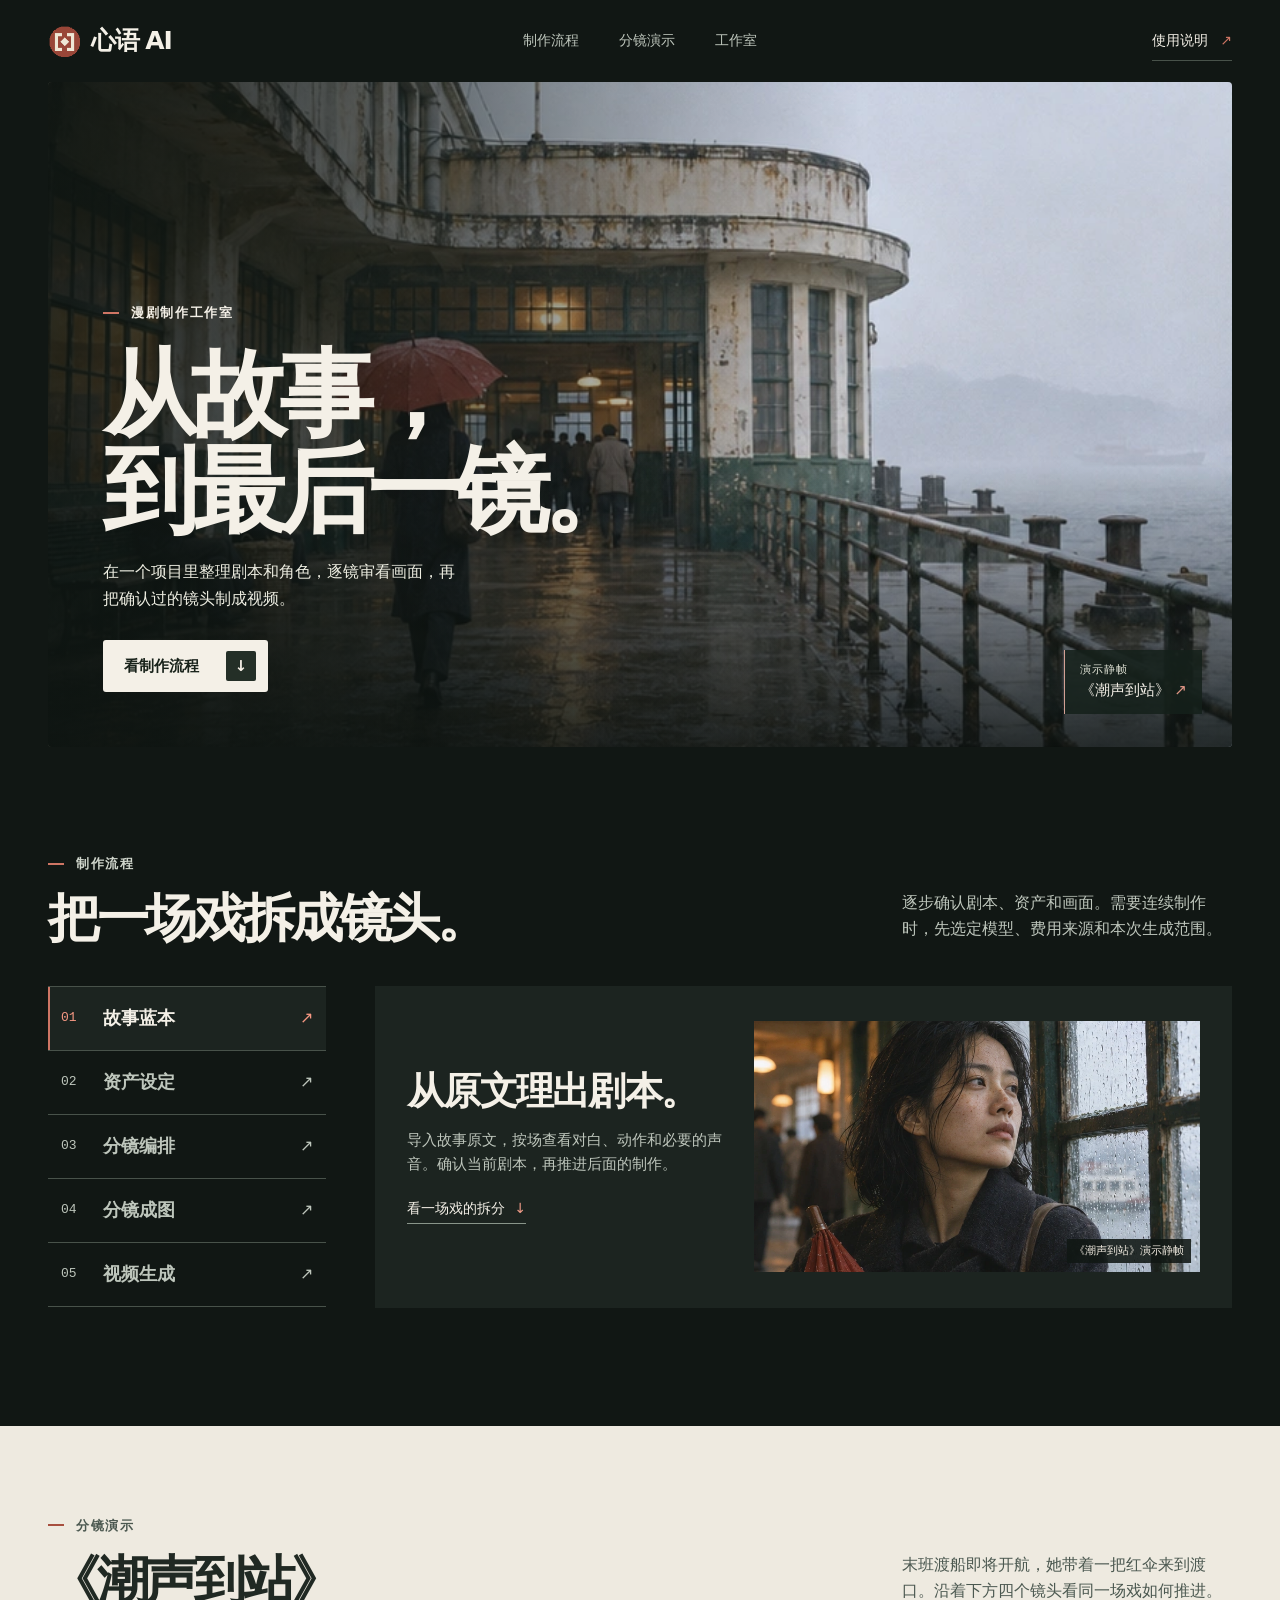
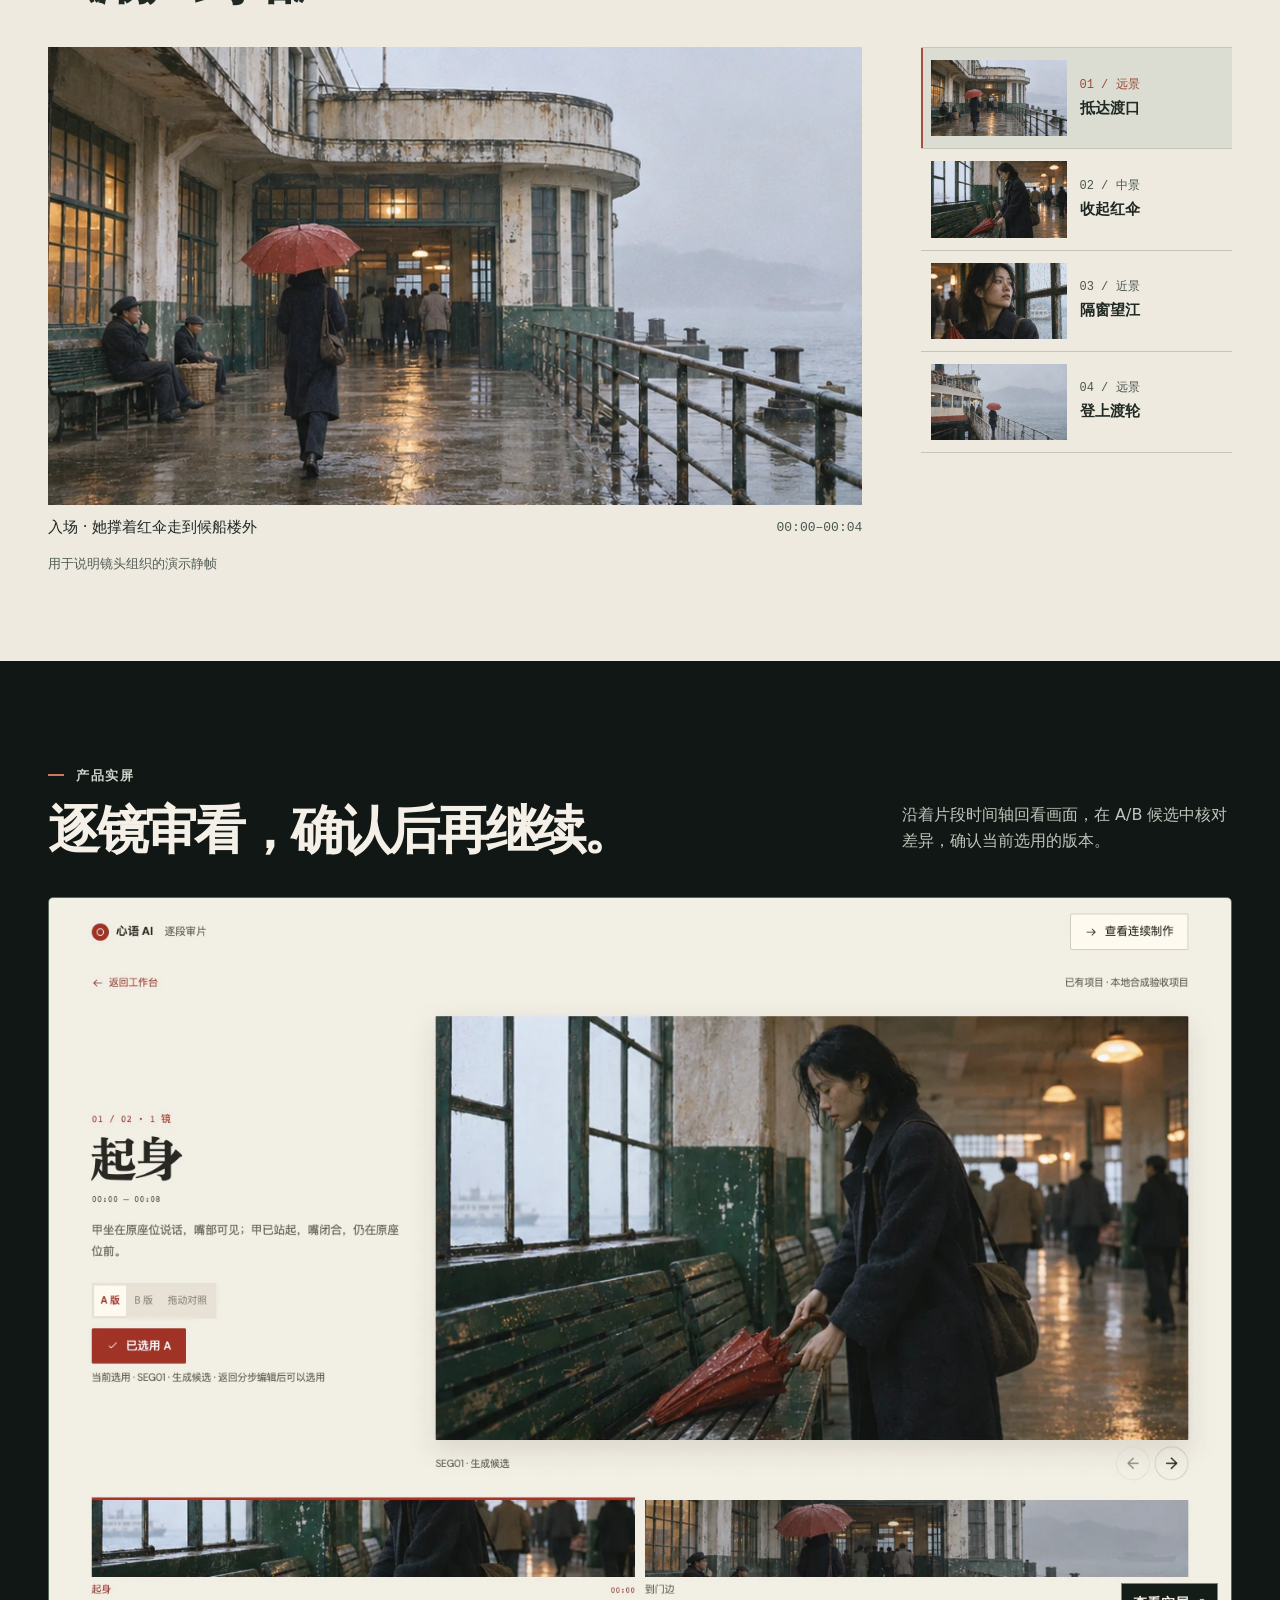
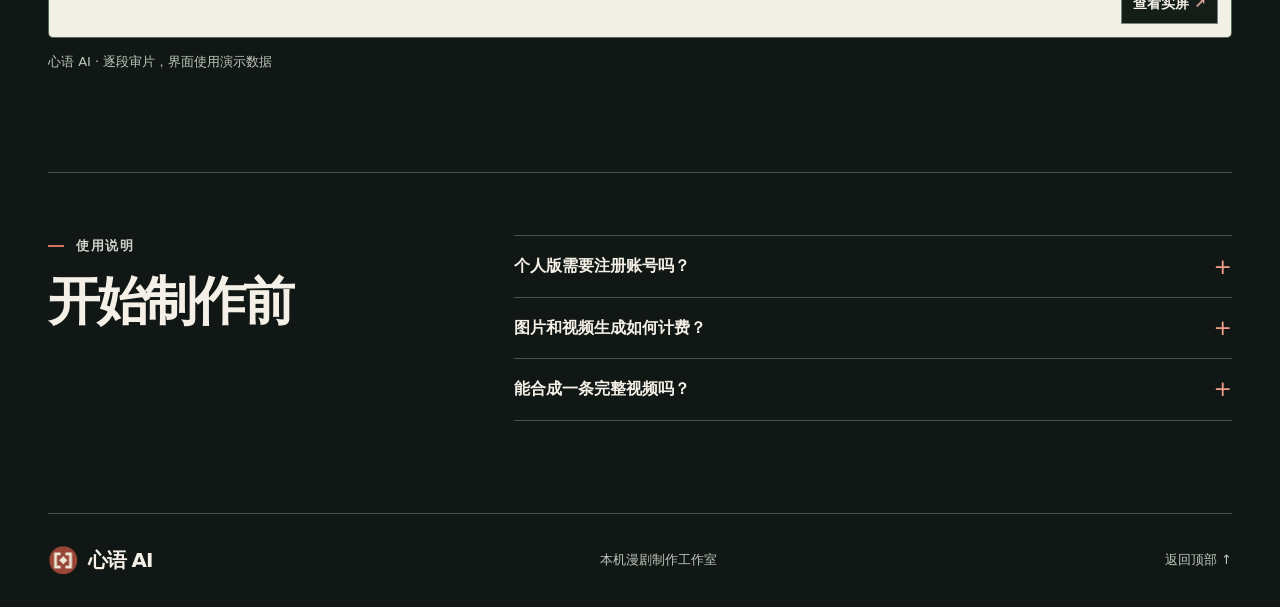
==== commit 9a215127: "Publish Xinyu AI official website" ====
--- a/index.html
+++ b/index.html
@@ -2,27 +2,146 @@
 <html lang="zh-CN">
 <head>
   <meta charset="utf-8">
-  <meta name="viewport" content="width=device-width,initial-scale=1">
-  <title>散帅 API</title>
-  <meta http-equiv="refresh" content="0; url=./docs/">
-  <link rel="canonical" href="./docs/">
-  <style>
-    body{margin:0;min-height:100vh;display:flex;align-items:center;justify-content:center;
-         font:16px/1.7 -apple-system,"PingFang SC","Microsoft YaHei",sans-serif;
-         background:#0f1115;color:#e6e8eb}
-    main{max-width:520px;padding:32px}
-    h1{font-size:22px;margin:0 0 8px}
-    p{color:#9aa4b2;margin:8px 0}
-    a{color:#7cc4ff}
-  </style>
+  <meta name="viewport" content="width=device-width, initial-scale=1">
+  <meta name="theme-color" content="#111714">
+  <title>心语 AI · 漫剧制作工作室</title>
+  <meta name="description" content="心语 AI 是本机运行的漫剧制作工作室。由故事蓝本、资产、分镜一路做到视频，逐镜确认你的作品。">
+  <meta property="og:type" content="website">
+  <meta property="og:title" content="心语 AI · 漫剧制作工作室">
+  <meta property="og:description" content="从故事，到最后一镜。了解心语 AI 的五步漫剧制作流程。">
+  <meta property="og:image" content="https://www.ss0100.com/assets/arrival.webp">
+  <meta property="og:url" content="https://www.ss0100.com/">
+  <link rel="canonical" href="https://www.ss0100.com/">
+  <link rel="icon" href="assets/mark.png" type="image/png">
+  <link rel="stylesheet" href="assets/site.css">
+  <script defer src="assets/site.js"></script>
 </head>
-<body>
-<main>
-  <h1>散帅 API</h1>
-  <p>OpenAI 兼容的大模型聚合接口：文本、图片、视频、语音。</p>
-  <p>正在跳转到 <a href="./docs/">接入文档</a>…</p>
-  <p>API 地址：<code>https://api.ss0100.com/v1</code></p>
-</main>
-<script>location.replace("./docs/")</script>
+<body id="top">
+  <a class="skip" href="#main">跳到主要内容</a>
+  <header class="shell header">
+    <a class="brand" href="#top"><img src="assets/mark.png" width="33" height="33" alt=""><span>心语 <b>AI</b></span></a>
+    <nav aria-label="官网导航">
+      <a href="#workflow">制作流程</a>
+      <a href="#demo">分镜演示</a>
+      <a href="#studio">工作室</a>
+    </nav>
+    <a class="header-link" href="#faq">使用说明 <span aria-hidden="true">↗</span></a>
+  </header>
+
+  <main id="main">
+    <section class="shell hero" aria-labelledby="hero-title">
+      <img class="hero-image" src="assets/arrival.webp" width="832" height="468" alt="" fetchpriority="high">
+      <div class="hero-shade"></div>
+      <div class="hero-copy">
+        <p class="hero-kind"><span></span>漫剧制作工作室</p>
+        <h1 id="hero-title">从故事，<br>到最后一镜。</h1>
+        <p class="hero-lead">在一个项目里整理剧本和角色，逐镜审看画面，再把确认过的镜头制成视频。</p>
+        <a class="button button-primary" href="#workflow">看制作流程 <span aria-hidden="true">↓</span></a>
+      </div>
+      <a class="hero-credit" href="#demo"><small>演示静帧</small><span>《潮声到站》 <b aria-hidden="true">↗</b></span></a>
+    </section>
+
+    <section class="shell workflow" id="workflow" aria-labelledby="flow-title">
+      <div class="section-head">
+        <div><p class="label"><span></span>制作流程</p><h2 id="flow-title">把一场戏拆成镜头。</h2></div>
+        <p>逐步确认剧本、资产和画面。需要连续制作时，先选定模型、费用来源和本次生成范围。</p>
+      </div>
+      <div class="workflow-layout">
+        <div class="steps" role="tablist" aria-label="制作步骤" aria-orientation="vertical">
+          <button type="button" id="step-story" role="tab" aria-selected="true" aria-controls="step-panel"><span>01</span><strong>故事蓝本</strong><i aria-hidden="true">↗</i></button>
+          <button type="button" id="step-assets" role="tab" aria-selected="false" aria-controls="step-panel" tabindex="-1"><span>02</span><strong>资产设定</strong><i aria-hidden="true">↗</i></button>
+          <button type="button" id="step-boards" role="tab" aria-selected="false" aria-controls="step-panel" tabindex="-1"><span>03</span><strong>分镜编排</strong><i aria-hidden="true">↗</i></button>
+          <button type="button" id="step-image" role="tab" aria-selected="false" aria-controls="step-panel" tabindex="-1"><span>04</span><strong>分镜成图</strong><i aria-hidden="true">↗</i></button>
+          <button type="button" id="step-video" role="tab" aria-selected="false" aria-controls="step-panel" tabindex="-1"><span>05</span><strong>视频生成</strong><i aria-hidden="true">↗</i></button>
+        </div>
+        <div class="step-panel" id="step-panel" role="tabpanel" aria-labelledby="step-story" tabindex="0">
+          <div class="step-copy">
+            <h3 id="step-title">从原文理出剧本。</h3>
+            <p id="step-text">导入故事原文，按场查看对白、动作和必要的声音。确认当前剧本，再推进后面的制作。</p>
+            <a class="text-link" href="#demo">看一场戏的拆分 <span aria-hidden="true">↓</span></a>
+          </div>
+          <div class="step-art">
+            <img id="step-art" src="assets/waiting.webp" width="832" height="468" alt="《潮声到站》中人物隔着雨窗望向江面" loading="lazy">
+            <span id="step-caption">《潮声到站》演示静帧</span>
+          </div>
+        </div>
+      </div>
+    </section>
+
+    <section class="paper" id="demo" aria-labelledby="demo-title">
+      <div class="shell demo">
+        <div class="section-head light-head">
+          <div><p class="label"><span></span>分镜演示</p><h2 id="demo-title">《潮声到站》</h2></div>
+          <p>末班渡船即将开航，她带着一把红伞来到渡口。沿着下方四个镜头看同一场戏如何推进。</p>
+        </div>
+        <div class="screening">
+          <figure class="showcase">
+            <div class="projection" id="projection" aria-hidden="true">
+              <img src="assets/arrival.webp" data-shot-frame="0" class="active" width="832" height="468" alt="" loading="lazy">
+              <img src="assets/umbrella.webp" data-shot-frame="1" width="832" height="468" alt="" loading="lazy">
+              <img src="assets/waiting.webp" data-shot-frame="2" width="832" height="468" alt="" loading="lazy">
+              <img src="assets/gangway.webp" data-shot-frame="3" width="832" height="468" alt="" loading="lazy">
+            </div>
+            <figcaption aria-live="polite"><span id="shot-caption">入场 · 她撑着红伞走到候船楼外</span><span id="shot-time">00:00–00:04</span></figcaption>
+          </figure>
+          <div class="shotlist" aria-label="选择演示镜头">
+            <button type="button" data-shot="0" aria-pressed="true"><img width="832" height="468" loading="lazy" src="assets/arrival.webp" alt=""><span><small>01 / 远景</small><strong>抵达渡口</strong></span></button>
+            <button type="button" data-shot="1" aria-pressed="false"><img width="832" height="468" loading="lazy" src="assets/umbrella.webp" alt=""><span><small>02 / 中景</small><strong>收起红伞</strong></span></button>
+            <button type="button" data-shot="2" aria-pressed="false"><img width="832" height="468" loading="lazy" src="assets/waiting.webp" alt=""><span><small>03 / 近景</small><strong>隔窗望江</strong></span></button>
+            <button type="button" data-shot="3" aria-pressed="false"><img width="832" height="468" loading="lazy" src="assets/gangway.webp" alt=""><span><small>04 / 远景</small><strong>登上渡轮</strong></span></button>
+          </div>
+        </div>
+        <p class="demo-note">用于说明镜头组织的演示静帧</p>
+      </div>
+    </section>
+
+    <section class="shell studio" id="studio" aria-labelledby="studio-title">
+      <div class="section-head">
+        <div><p class="label"><span></span>产品实屏</p><h2 id="studio-title">逐镜审看，确认后再继续。</h2></div>
+        <p>沿着片段时间轴回看画面，在 A/B 候选中核对差异，确认当前选用的版本。</p>
+      </div>
+      <button class="studio-screen" id="open-studio" type="button" aria-haspopup="dialog" aria-label="查看工作室实屏">
+        <img src="assets/review.webp" width="1440" height="900" alt="心语 AI 逐段审片实屏，左侧是 A/B 候选和当前选用版本，右侧是画面，底部是片段时间轴" loading="lazy">
+        <span>查看实屏 <b aria-hidden="true">↗</b></span>
+      </button>
+      <p class="studio-note">心语 AI · 逐段审片，界面使用演示数据</p>
+    </section>
+
+    <section class="shell faq" id="faq" aria-labelledby="faq-title">
+      <div><p class="label"><span></span>使用说明</p><h2 id="faq-title">开始制作前</h2></div>
+      <div class="questions">
+        <details>
+          <summary>个人版需要注册账号吗？</summary>
+          <p>心语 AI 个人版在本机运行，日常使用无需注册或登录心语 AI 账号。</p>
+        </details>
+        <details>
+          <summary>图片和视频生成如何计费？</summary>
+          <p>在心语 AI 中配置自己的模型连接。实际生成费用由所使用的服务决定，发起制作时确认模型、费用来源和调用范围。</p>
+        </details>
+        <details>
+          <summary>能合成一条完整视频吗？</summary>
+          <p>确认各个片段且满足本机编码条件后，可以合成完整 MP4，并随成片带上可用音轨和字幕。</p>
+        </details>
+      </div>
+    </section>
+  </main>
+
+  <footer class="shell footer">
+    <a class="brand" href="#top"><img src="assets/mark.png" width="30" height="30" alt=""><span>心语 <b>AI</b></span></a>
+    <span>本机漫剧制作工作室</span>
+    <a href="#top">返回顶部 <span aria-hidden="true">↑</span></a>
+  </footer>
+  <dialog id="studio-dialog" aria-labelledby="studio-dialog-title">
+    <div class="dialog-head">
+      <h2 id="studio-dialog-title">心语 AI · 逐段审片</h2>
+      <div class="dialog-controls">
+        <button type="button" id="toggle-zoom" aria-pressed="false" aria-controls="studio-image">原图尺寸</button>
+        <form method="dialog"><button value="close" autofocus>关闭 <span aria-hidden="true">×</span></button></form>
+      </div>
+    </div>
+    <div id="studio-image" class="dialog-image" role="region" tabindex="0" aria-label="工作室截图，开启原图尺寸后可以滚动查看">
+      <img src="assets/review.webp" width="1440" height="900" alt="逐段审片界面全图。左侧是片段信息、A/B 候选和选用标记，右侧是当前画面，底部是片段时间轴。" loading="lazy">
+    </div>
+  </dialog>
 </body>
 </html>
--- a/assets/site.css
+++ b/assets/site.css
@@ -0,0 +1,228 @@
+:root {
+  color-scheme: dark;
+  --page: #111714;
+  --panel: #1c2420;
+  --ink: #f4f0e7;
+  --soft: #bec6bc;
+  --rule: #48524a;
+  --signal: #ce7564;
+  --paper: #eeeae0;
+  --paper-ink: #202923;
+  --paper-rule: #c8c4b7;
+  --display: "Songti SC", "STSong", "Noto Serif CJK SC", "SimSun", serif;
+  --body: "PingFang SC", "Microsoft YaHei", "Noto Sans CJK SC", system-ui, sans-serif;
+  --code: "SFMono-Regular", Consolas, monospace;
+}
+* { box-sizing: border-box; }
+html { scroll-behavior: smooth; }
+body { margin: 0; background: var(--page); color: var(--ink); font: 16px/1.65 var(--body); }
+img { display: block; max-width: 100%; height: auto; }
+button, a { color: inherit; font: inherit; }
+button { cursor: pointer; }
+a { text-decoration: none; }
+a:hover { text-decoration: underline; text-underline-offset: .3em; }
+a:focus-visible, button:focus-visible, summary:focus-visible, [role=tabpanel]:focus-visible {
+  outline: 2px solid var(--signal);
+  outline-offset: 5px;
+}
+p, h1, h2, h3, figure { margin: 0; }
+.shell { width: min(1376px, calc(100% - 96px)); margin-inline: auto; }
+section[id] { scroll-margin-top: 24px; }
+.skip { position: fixed; z-index: 3; top: 12px; left: 12px; transform: translateY(-150%); padding: 10px 18px; color: var(--page); background: var(--ink); }
+.skip:focus { transform: none; }
+.header { display: grid; grid-template-columns: 1fr auto 1fr; align-items: center; min-height: 82px; }
+.brand { display: inline-flex; gap: 10px; align-items: center; width: fit-content; font-size: 25px; font-weight: 700; letter-spacing: -.06em; }
+.brand b { font-weight: 550; letter-spacing: -.04em; }
+nav { display: flex; gap: clamp(20px, 3.15vw, 54px); font-size: 14px; color: var(--soft); }
+.header-link { justify-self: end; padding: 8px 0; font-size: 14px; border-bottom: 1px solid var(--rule); }
+.header-link span { margin-left: 8px; color: var(--signal); }
+
+.hero {
+  display: flex;
+  position: relative;
+  align-items: flex-end;
+  min-height: min(665px, 74svh);
+  padding: clamp(28px, 4.3vw, 66px);
+  isolation: isolate;
+  overflow: hidden;
+  border-radius: 4px;
+  background: #34453f;
+}
+.hero-image, .hero-shade { position: absolute; inset: 0; width: 100%; height: 100%; z-index: -1; }
+.hero-image { object-fit: cover; object-position: 50% 54%; }
+.hero-shade {
+  background: linear-gradient(90deg, rgba(13,20,17,.87), rgba(13,20,17,.54) 34%, transparent 69%),
+    linear-gradient(0deg, rgba(11,16,14,.82), transparent 44%);
+}
+.hero-copy { width: min(100%, 740px); }
+.hero-kind, .label { display: flex; gap: 12px; align-items: center; letter-spacing: .13em; font-size: 13px; font-weight: 600; }
+.hero-kind span, .label span { width: 16px; height: 2px; flex: none; background: var(--signal); }
+.hero h1 {
+  font: 800 clamp(62px, 7.45vw, 114px)/1.01 var(--display);
+  letter-spacing: -.074em;
+  margin: 23px 0 20px;
+}
+.hero-lead { color: #eeeee2; max-width: 366px; text-wrap: pretty; }
+.button {
+  display: inline-flex;
+  align-items: center;
+  gap: 27px;
+  width: fit-content;
+  padding: 11px 12px 11px 21px;
+  font-size: 15px;
+  font-weight: 650;
+  border-radius: 3px;
+}
+.button-primary { color: #18221a; background: var(--ink); margin-top: 28px; }
+.button-primary span { width: 30px; height: 30px; display: grid; place-items: center; background: #242f27; color: #f7f1e8; border-radius: 2px; }
+.hero-credit { position: absolute; right: 30px; bottom: 33px; padding: 12px 15px; border-left: 1px solid #d3a094; line-height: 1.5; background: #14201bd9; }
+.hero-credit small { display: block; font-size: 11px; letter-spacing: .11em; color: #e3e5d8; }
+.hero-credit span { font-size: 15px; }
+.hero-credit b { color: #e19686; font-weight: 400; }
+
+.workflow { padding-block: 106px 118px; }
+.section-head { display: grid; grid-template-columns: minmax(0, 1.8fr) minmax(240px, 1fr); align-items: end; gap: 38px; margin-bottom: 38px; }
+.section-head > p { color: var(--soft); max-width: 330px; justify-self: end; padding-bottom: 5px; }
+.label { color: #d0d6cc; }
+h2 { font: 750 clamp(35px, 4.1vw, 63px)/1.11 var(--display); letter-spacing: -.064em; text-wrap: pretty; }
+.section-head h2, .faq h2 { margin-top: 15px; }
+.workflow-layout { display: grid; grid-template-columns: minmax(215px, .65fr) minmax(0, 2fr); gap: clamp(20px, 3.8vw, 57px); }
+.steps { border-bottom: 1px solid var(--rule); align-self: start; }
+.steps button {
+  display: grid;
+  grid-template-columns: 30px 1fr 20px;
+  align-items: center;
+  gap: 12px;
+  width: 100%;
+  min-height: 64px;
+  padding: 10px 13px;
+  border: none;
+  border-top: 1px solid var(--rule);
+  text-align: left;
+  background: transparent;
+  color: var(--soft);
+}
+.steps button > span, .shotlist small, #shot-time { font-family: var(--code); font-size: 13px; font-variant-numeric: tabular-nums; }
+.steps button strong { font-size: 18px; font-weight: 600; }
+.steps button i { text-align: right; font-style: normal; }
+.steps button[aria-selected=true] { background: var(--panel); color: var(--ink); box-shadow: inset 2px 0 var(--signal); }
+.steps button[aria-selected=true] > span, .steps button[aria-selected=true] i { color: #f69883; }
+.steps button:hover { background: var(--panel); }
+.step-panel { display: grid; grid-template-columns: minmax(0, .86fr) minmax(0, 1.2fr); gap: 27px; align-items: center; padding: clamp(19px, 2.5vw, 38px); background: var(--panel); min-height: 322px; }
+.step-copy h3 { font: 750 clamp(27px, 3vw, 43px)/1.18 var(--display); letter-spacing: -.045em; text-wrap: pretty; }
+.step-copy p { color: var(--soft); font-size: 15px; margin-top: 13px; }
+.text-link { display: inline-block; color: var(--ink); font-size: 14px; margin-top: 20px; border-bottom: 1px solid #89958a; padding-bottom: 3px; }
+.text-link span { margin-left: 5px; color: #ef9b88; }
+.step-art { position: relative; background: #141b17; }
+.step-art img { width: 100%; }
+.step-art > span { position: absolute; bottom: 9px; right: 9px; display: block; padding: 3px 7px; background: #111714df; color: #f3ede2; font-size: 11px; }
+
+.paper { background: var(--paper); color: var(--paper-ink); }
+.demo { padding-block: 89px 86px; }
+.light-head > p, .paper .label { color: #4b5850; }
+.paper .label span { background: #a74f3f; }
+.screening { display: grid; grid-template-columns: minmax(0, 2.62fr) minmax(231px, 1fr); gap: clamp(20px, 4.6vw, 70px); align-items: start; }
+.projection { position: relative; isolation: isolate; overflow: hidden; background: #26342c; aspect-ratio: 16/9; }
+.projection img { position: absolute; inset: 0; height: 100%; width: 100%; object-fit: contain; opacity: 0; transition: opacity 240ms ease; }
+.projection img.active { opacity: 1; z-index: 1; }
+figcaption { display: flex; align-items: center; justify-content: space-between; gap: 12px; margin-top: 10px; font-size: 15px; }
+#shot-time { color: #49564e; white-space: nowrap; }
+.shotlist { border-bottom: 1px solid var(--paper-rule); }
+.shotlist button {
+  display: grid;
+  grid-template-columns: minmax(0,.95fr) minmax(0,1fr);
+  align-items: center;
+  text-align: left;
+  border: none;
+  border-top: 1px solid var(--paper-rule);
+  background: transparent;
+  color: var(--paper-ink);
+  padding: 12px 10px;
+  gap: 13px;
+  width: 100%;
+}
+.shotlist button:hover { background: #e3e2d7; }
+.shotlist button[aria-pressed=true] { background: #dbddd2; }
+.shotlist button[aria-pressed=true] { box-shadow: inset 2px 0 #a74f3f; }
+.shotlist button[aria-pressed=true] small { color: #9a4838; }
+.shotlist button strong, .shotlist button small { display: block; }
+.shotlist button strong { font-size: 15px; }
+.shotlist button small { font-size: 12px; color: #49564e; }
+.demo-note, .studio-note { font-size: 13px; margin-top: 13px; color: #525d53; }
+button[aria-busy=true] { cursor: progress; }
+
+.studio { padding-block: 104px 100px; }
+.studio-screen { position: relative; display: block; text-align: left; width: 100%; background: #29312a; padding: 0; border: 1px solid #56675c; border-radius: 5px; overflow: hidden; }
+.studio-screen img { width: 100%; }
+.studio-screen > span { position: absolute; bottom: 13px; right: 13px; padding: 8px 11px; background: #141d17; color: #f4f0e7; font-size: 14px; font-weight: 600; border: 1px solid #e4ece580; }
+.studio-screen b { color: #e5a99c; }
+.studio-note { color: var(--soft); }
+dialog { border: 1px solid #6a786b; color: var(--ink); background: #19221c; padding: 17px; margin: auto; width: min(1280px, calc(100% - 30px)); max-height: calc(100% - 28px); }
+dialog::backdrop { background: #0a100de8; }
+.dialog-image { max-height: 78dvh; overflow: auto; }
+.dialog-image:focus-visible { outline: 2px solid var(--signal); outline-offset: 3px; }
+.dialog-image img { max-height: 78dvh; object-fit: contain; object-position: center; width: 100%; }
+.dialog-image[data-zoomed] img { max-width: none; max-height: none; width: 1440px; }
+.dialog-head { display: flex; justify-content: space-between; align-items: center; gap: 10px; margin-bottom: 13px; }
+.dialog-head h2 { font: 650 clamp(16px, 2vw, 22px)/1.4 var(--body); letter-spacing: 0; }
+.dialog-controls { display: flex; gap: 6px; }
+.dialog-head button { border: 1px solid var(--rule); background: var(--panel); padding: 6px 10px; color: var(--ink); white-space: nowrap; min-height: 40px; }
+.dialog-head button[aria-pressed=true] { border-color: var(--signal); }
+
+.faq { display: grid; grid-template-columns: .74fr 1.26fr; gap: 45px; border-top: 1px solid var(--rule); padding-block: 62px 92px; }
+.questions { border-bottom: 1px solid var(--rule); }
+details { border-top: 1px solid var(--rule); }
+summary { display: flex; justify-content: space-between; align-items: center; gap: 15px; cursor: pointer; padding: 17px 0; color: var(--ink); font-weight: 650; list-style: none; }
+summary::-webkit-details-marker { display: none; }
+summary::after { content: "+"; color: #f09d8a; font-size: 22px; font-weight: 400; line-height: 1; }
+details[open] summary::after { content: "−"; }
+details p { color: var(--soft); max-width: 46ch; padding-bottom: 18px; }
+.footer { min-height: 94px; padding-block: 18px; display: flex; flex-wrap: wrap; justify-content: space-between; align-items: center; gap: 12px 22px; border-top: 1px solid var(--rule); color: var(--soft); font-size: 13px; }
+.footer .brand { font-size: 20px; color: var(--ink); }
+
+@media (max-width: 1000px) {
+  .shell { width: calc(100% - 56px); }
+  .step-panel { grid-template-columns: 1fr; }
+  .step-art { max-width: 560px; }
+  .hero { min-height: clamp(560px, 69svh, 665px); }
+}
+@media (max-width: 680px) {
+  .shell { width: calc(100% - 32px); }
+  .header { grid-template-columns: 1fr auto; min-height: 88px; gap: 3px 11px; padding-block: 10px; }
+  .brand { font-size: 22px; }
+  .brand img { width: 29px; }
+  .header-link { grid-column: 2; grid-row: 1; font-size: 13px; padding-block: 3px; }
+  nav { grid-column: 1/-1; gap: 23px; font-size: 13px; }
+  .hero { align-items: end; min-height: min(632px, 76svh); padding: 22px 18px 62px; }
+  .hero-image { object-position: 34% center; }
+  .hero-shade { background: linear-gradient(0deg,#101b17 0%,#101b17cf 27%,#101b1770 53%,#101b1714 82%); }
+  .hero h1 { font-size: clamp(39px, 12.2vw, 72px); margin-top: 17px; }
+  .hero-kind { font-size: 12px; }
+  .hero-lead { font-size: 14px; }
+  .button-primary { margin-top: 19px; }
+  .hero-credit { bottom: 9px; right: 13px; padding: 2px 0 2px 8px; }
+  .hero-credit span { font-size: 13px; }
+  .hero-credit small { font-size: 10px; }
+  .workflow, .studio { padding-block: 60px 68px; }
+  .demo { padding-block: 54px 52px; }
+  .section-head { grid-template-columns: 1fr; align-items: start; gap: 12px; margin-bottom: 24px; }
+  .section-head > p { justify-self: start; max-width: 34ch; font-size: 15px; padding-bottom: 0; }
+  .workflow-layout { grid-template-columns: 1fr; gap: 17px; }
+  .steps button { min-height: 47px; }
+  .steps button strong { font-size: 15px; }
+  .step-panel { min-height: 0; gap: 17px; padding: 17px; }
+  .screening { grid-template-columns: 1fr; gap: 13px; }
+  .shotlist { display: grid; grid-template-columns: 1fr 1fr; }
+  .shotlist button { min-width: 0; padding: 9px 5px; gap: 7px; }
+  .shotlist button strong { font-size: 13px; }
+  .shotlist button small, #shot-time { font-size: 11px; }
+  figcaption { align-items: start; font-size: 13px; }
+  .faq { grid-template-columns: 1fr; gap: 22px; padding-block: 42px 51px; }
+  .studio-screen > span { bottom: 6px; right: 6px; font-size: 12px; padding: 4px 7px; }
+  .dialog-head { flex-wrap: wrap; }
+  .footer { min-height: 75px; }
+}
+@media (prefers-reduced-motion: reduce) {
+  html { scroll-behavior: auto; }
+  .projection img { transition: none; }
+}
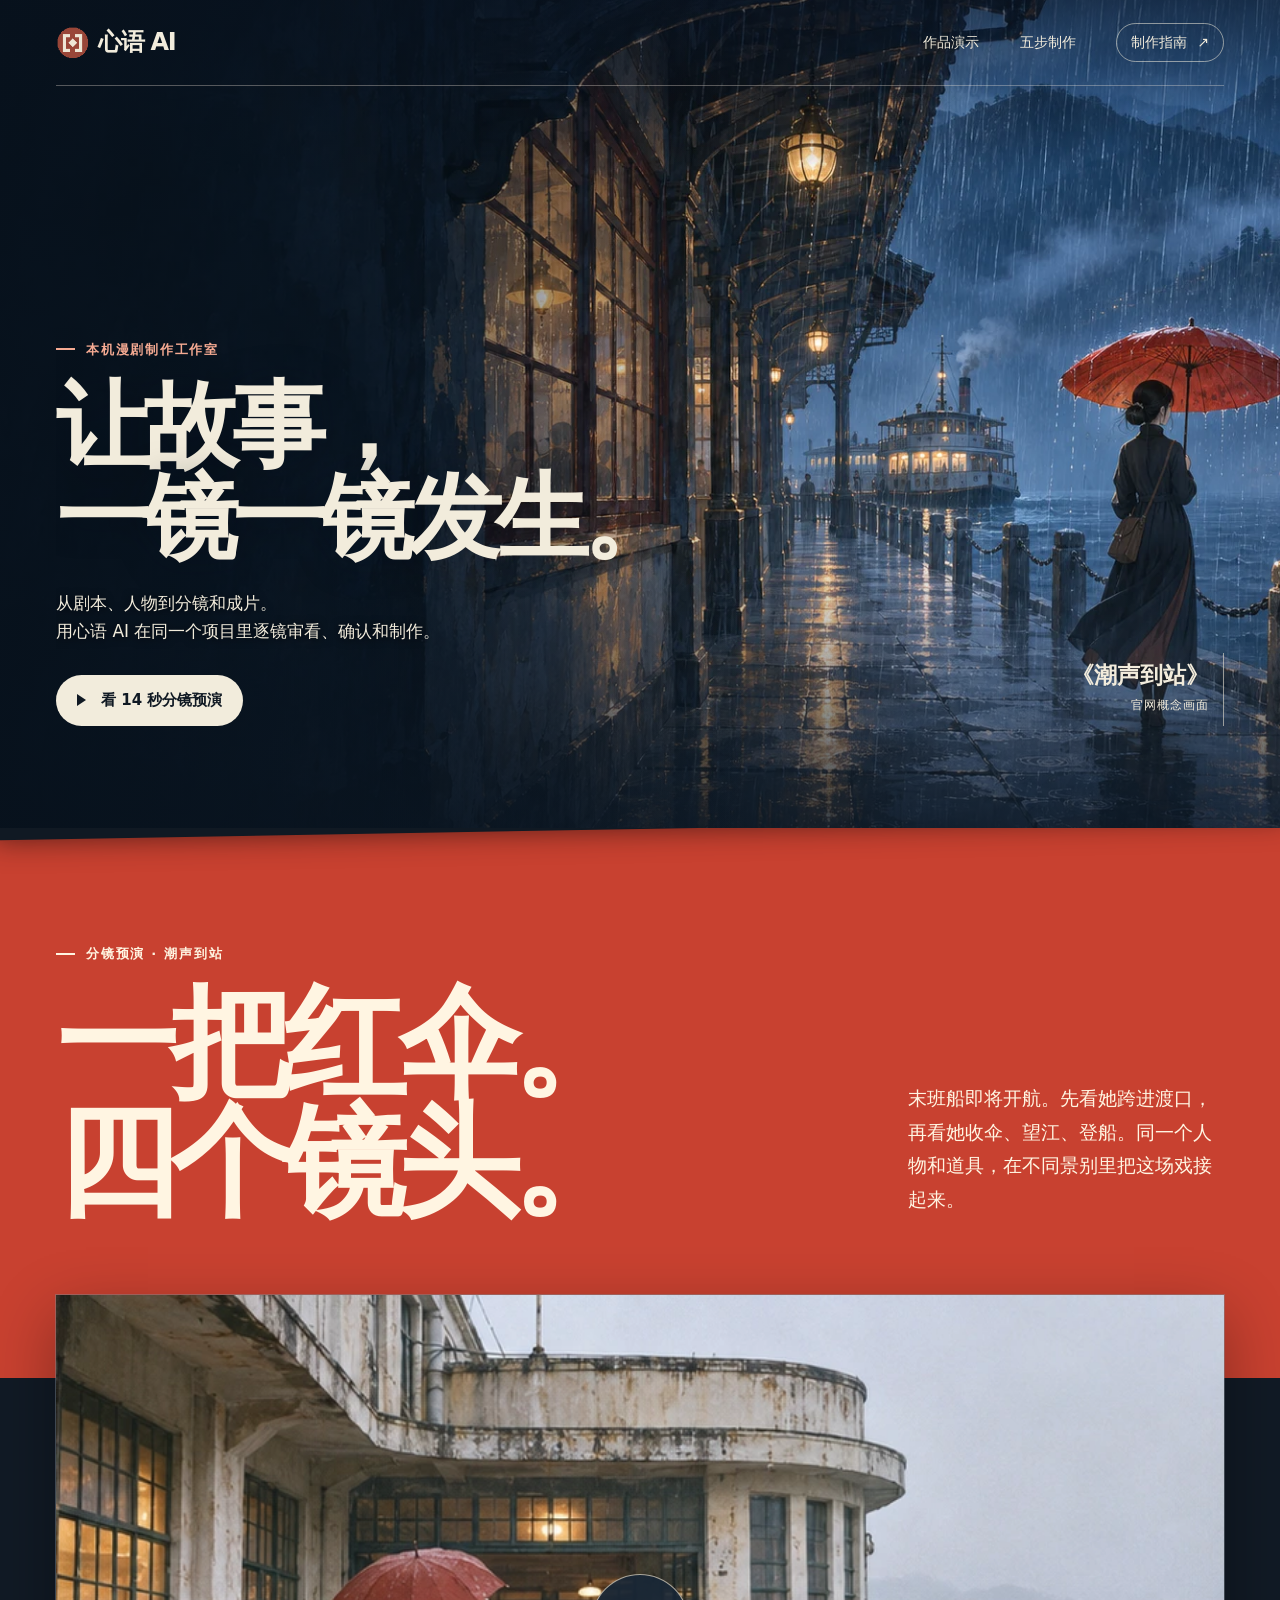
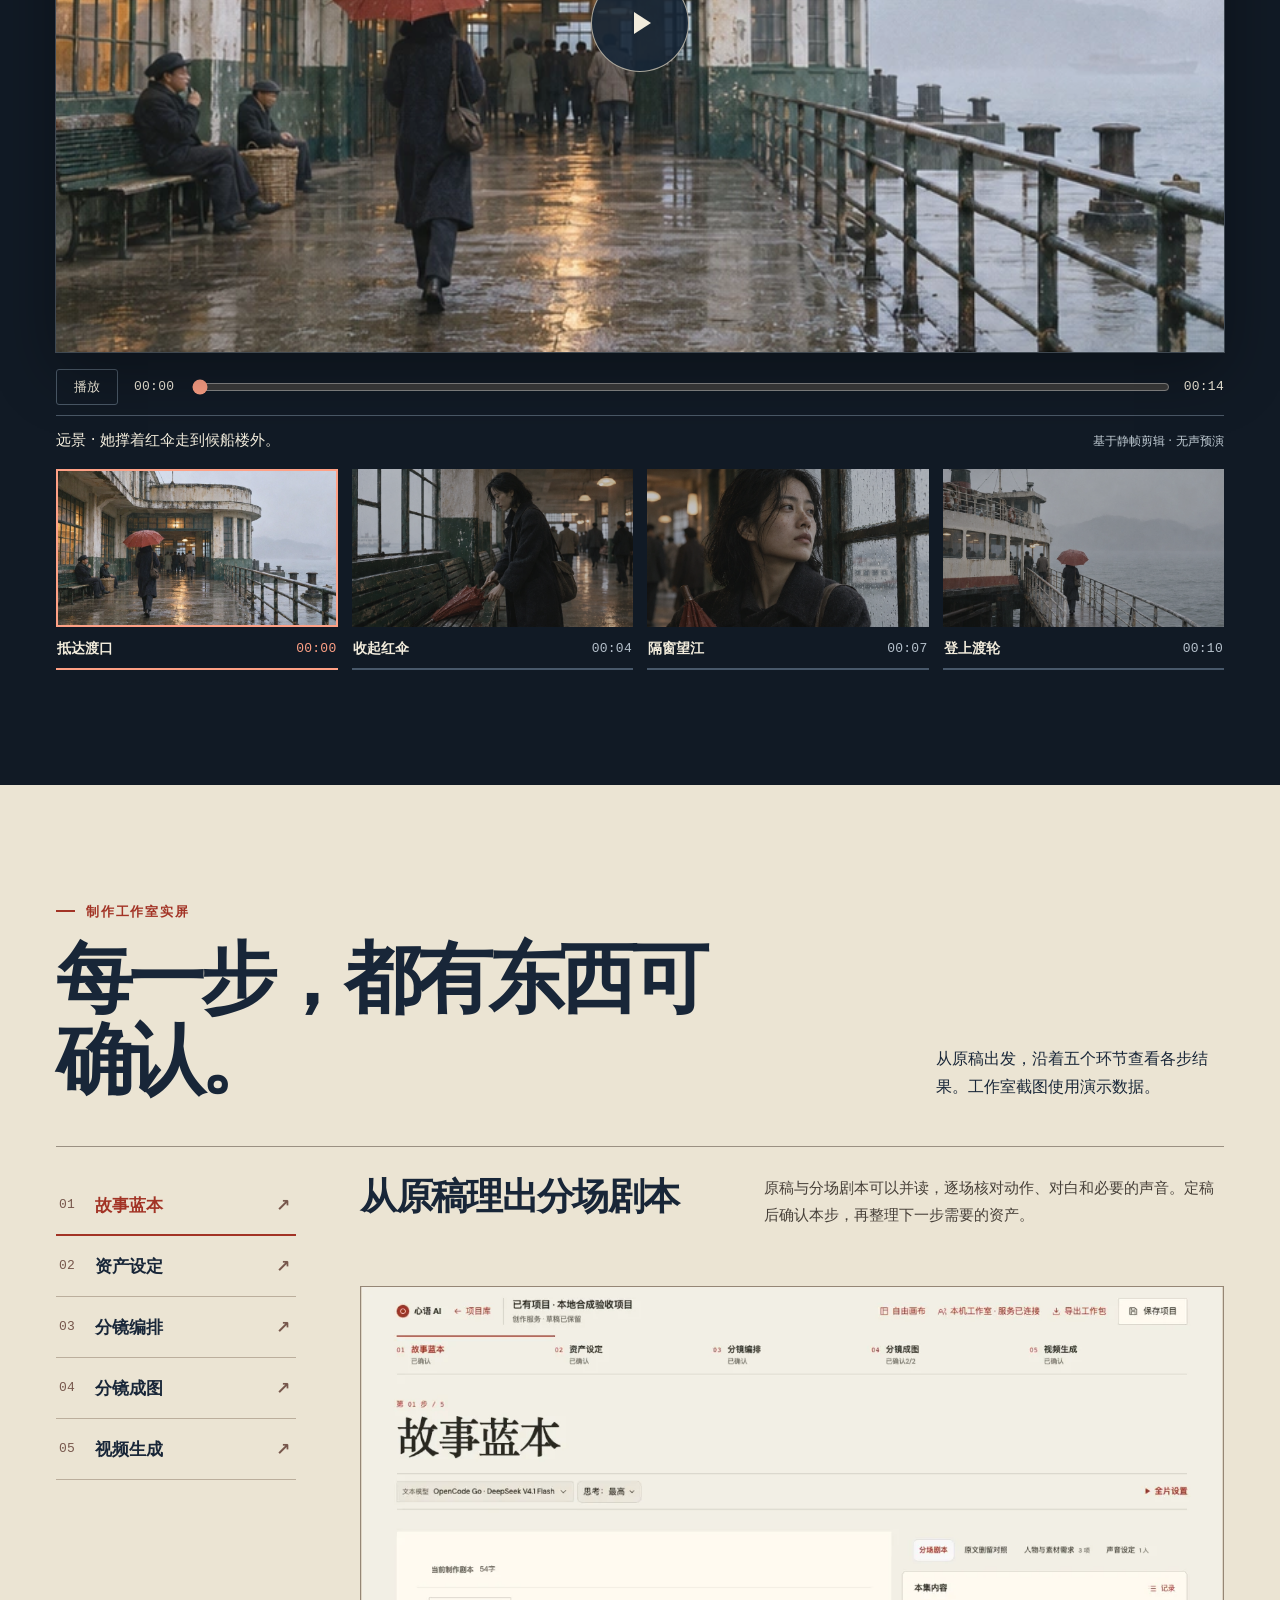
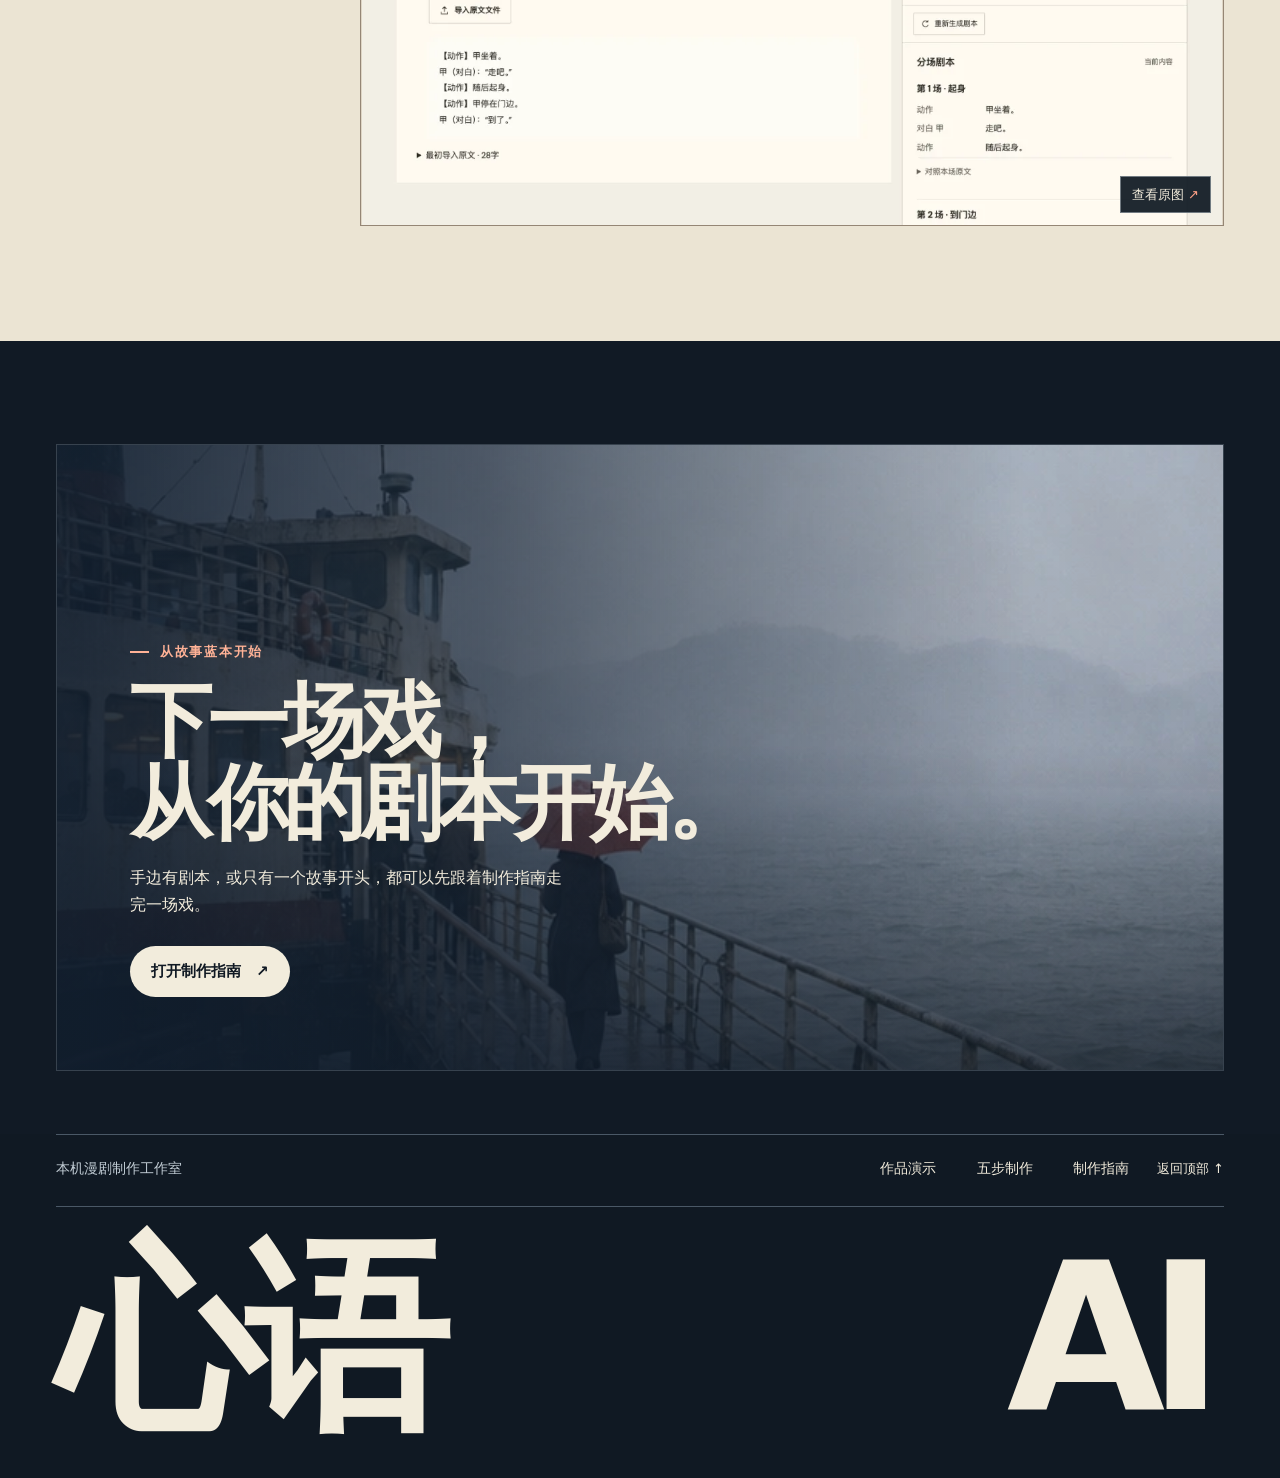
==== commit a08a86f2: "Rebuild Xinyu AI website around the screening experience" ====
--- a/index.html
+++ b/index.html
@@ -3,144 +3,133 @@
 <head>
   <meta charset="utf-8">
   <meta name="viewport" content="width=device-width, initial-scale=1">
-  <meta name="theme-color" content="#111714">
-  <title>心语 AI · 漫剧制作工作室</title>
-  <meta name="description" content="心语 AI 是本机运行的漫剧制作工作室。由故事蓝本、资产、分镜一路做到视频，逐镜确认你的作品。">
+  <meta name="theme-color" content="#101923">
+  <meta name="description" content="心语 AI 是本机运行的漫剧制作工作室。从剧本、资产和分镜开始，逐镜确认，合成成片。">
   <meta property="og:type" content="website">
   <meta property="og:title" content="心语 AI · 漫剧制作工作室">
-  <meta property="og:description" content="从故事，到最后一镜。了解心语 AI 的五步漫剧制作流程。">
-  <meta property="og:image" content="https://www.ss0100.com/assets/arrival.webp">
+  <meta property="og:description" content="从剧本到成片，逐镜确认。看《潮声到站》分镜预演和五步制作实屏。">
   <meta property="og:url" content="https://www.ss0100.com/">
+  <meta property="og:image" content="https://www.ss0100.com/assets/new/cover.webp">
   <link rel="canonical" href="https://www.ss0100.com/">
-  <link rel="icon" href="assets/mark.png" type="image/png">
-  <link rel="stylesheet" href="assets/site.css">
-  <script defer src="assets/site.js"></script>
+  <link rel="icon" href="assets/new/mark.png" type="image/png">
+  <link rel="stylesheet" href="assets/new/site.css">
+  <script defer src="assets/new/site.js"></script>
+  <title>心语 AI · 漫剧制作工作室</title>
 </head>
 <body id="top">
-  <a class="skip" href="#main">跳到主要内容</a>
-  <header class="shell header">
-    <a class="brand" href="#top"><img src="assets/mark.png" width="33" height="33" alt=""><span>心语 <b>AI</b></span></a>
-    <nav aria-label="官网导航">
-      <a href="#workflow">制作流程</a>
-      <a href="#demo">分镜演示</a>
-      <a href="#studio">工作室</a>
+  <a class="skip" href="#main">跳到正文</a>
+  <header class="masthead wrap">
+    <a class="brand" href="#top"><img src="assets/new/mark.png" width="33" height="33" alt="">心语 AI</a>
+    <nav aria-label="主导航">
+      <a href="#screening">作品演示</a>
+      <a href="#workbench">五步制作</a>
+      <a class="nav-guide" href="guide.html">制作指南 <span aria-hidden="true">↗</span></a>
     </nav>
-    <a class="header-link" href="#faq">使用说明 <span aria-hidden="true">↗</span></a>
   </header>
 
   <main id="main">
-    <section class="shell hero" aria-labelledby="hero-title">
-      <img class="hero-image" src="assets/arrival.webp" width="832" height="468" alt="" fetchpriority="high">
-      <div class="hero-shade"></div>
-      <div class="hero-copy">
-        <p class="hero-kind"><span></span>漫剧制作工作室</p>
-        <h1 id="hero-title">从故事，<br>到最后一镜。</h1>
-        <p class="hero-lead">在一个项目里整理剧本和角色，逐镜审看画面，再把确认过的镜头制成视频。</p>
-        <a class="button button-primary" href="#workflow">看制作流程 <span aria-hidden="true">↓</span></a>
+    <section class="hero" aria-labelledby="hero-title">
+      <div class="hero-art">
+        <img src="assets/new/cover.webp" width="1672" height="941" fetchpriority="high" alt="">
       </div>
-      <a class="hero-credit" href="#demo"><small>演示静帧</small><span>《潮声到站》 <b aria-hidden="true">↗</b></span></a>
+      <div class="wrap hero-inner">
+        <div class="hero-copy">
+          <p class="eyebrow">本机漫剧制作工作室</p>
+          <h1 id="hero-title">让故事，<br>一镜一镜发生。</h1>
+          <p>从剧本、人物到分镜和成片。<br class="wide">用心语 AI 在同一个项目里逐镜审看、确认和制作。</p>
+          <a class="pill hero-play" data-start href="#preview"><span class="play-icon" aria-hidden="true"></span>看 14 秒分镜预演</a>
+        </div>
+        <div class="hero-caption"><span>《潮声到站》</span><small>官网概念画面</small></div>
+      </div>
     </section>
 
-    <section class="shell workflow" id="workflow" aria-labelledby="flow-title">
-      <div class="section-head">
-        <div><p class="label"><span></span>制作流程</p><h2 id="flow-title">把一场戏拆成镜头。</h2></div>
-        <p>逐步确认剧本、资产和画面。需要连续制作时，先选定模型、费用来源和本次生成范围。</p>
+    <section class="screening" id="screening" aria-labelledby="screening-title">
+      <div class="red-intro">
+        <div class="wrap story-intro">
+          <div><p class="eyebrow">分镜预演 · 潮声到站</p><h2 id="screening-title">一把红伞。<br>四个镜头。</h2></div>
+          <p>末班船即将开航。先看她跨进渡口，再看她收伞、望江、登船。同一个人物和道具，在不同景别里把这场戏接起来。</p>
+        </div>
       </div>
-      <div class="workflow-layout">
-        <div class="steps" role="tablist" aria-label="制作步骤" aria-orientation="vertical">
-          <button type="button" id="step-story" role="tab" aria-selected="true" aria-controls="step-panel"><span>01</span><strong>故事蓝本</strong><i aria-hidden="true">↗</i></button>
-          <button type="button" id="step-assets" role="tab" aria-selected="false" aria-controls="step-panel" tabindex="-1"><span>02</span><strong>资产设定</strong><i aria-hidden="true">↗</i></button>
-          <button type="button" id="step-boards" role="tab" aria-selected="false" aria-controls="step-panel" tabindex="-1"><span>03</span><strong>分镜编排</strong><i aria-hidden="true">↗</i></button>
-          <button type="button" id="step-image" role="tab" aria-selected="false" aria-controls="step-panel" tabindex="-1"><span>04</span><strong>分镜成图</strong><i aria-hidden="true">↗</i></button>
-          <button type="button" id="step-video" role="tab" aria-selected="false" aria-controls="step-panel" tabindex="-1"><span>05</span><strong>视频生成</strong><i aria-hidden="true">↗</i></button>
+      <div class="wrap theater" id="preview">
+        <div class="projection">
+          <video id="animatic" width="960" height="540" controls muted playsinline preload="metadata" poster="assets/new/arrival.webp" aria-label="潮声到站，无声分镜预演">
+            <source src="assets/new/tide-animatic.mp4" type="video/mp4">
+          </video>
+          <button id="screen-play" class="screen-play" type="button" aria-label="播放分镜预演" hidden><span class="play-icon" aria-hidden="true"></span></button>
         </div>
-        <div class="step-panel" id="step-panel" role="tabpanel" aria-labelledby="step-story" tabindex="0">
-          <div class="step-copy">
-            <h3 id="step-title">从原文理出剧本。</h3>
-            <p id="step-text">导入故事原文，按场查看对白、动作和必要的声音。确认当前剧本，再推进后面的制作。</p>
-            <a class="text-link" href="#demo">看一场戏的拆分 <span aria-hidden="true">↓</span></a>
+        <div class="transport" id="transport" hidden>
+          <button type="button" id="play" class="control">播放</button>
+          <span id="elapsed" class="timecode">00:00</span>
+          <input type="range" id="seek" min="0" max="14" step="0.01" value="0" aria-label="定位分镜预演时间">
+          <span class="timecode">00:14</span>
+        </div>
+        <div class="reel-notes">
+          <p id="frame-detail">远景 · 她撑着红伞走到候船楼外。</p>
+          <p id="media-status" role="status">基于静帧剪辑 · 无声预演</p>
+        </div>
+        <div class="reel" aria-label="分镜章节">
+          <button class="shot" data-shot="0" type="button" aria-pressed="true"><img src="assets/new/arrival.webp" width="832" height="468" loading="lazy" alt=""><span><strong>抵达渡口</strong><time datetime="PT0S">00:00</time></span></button>
+          <button class="shot" data-shot="1" type="button" aria-pressed="false"><img src="assets/new/umbrella.webp" width="832" height="468" loading="lazy" alt=""><span><strong>收起红伞</strong><time datetime="PT4S">00:04</time></span></button>
+          <button class="shot" data-shot="2" type="button" aria-pressed="false"><img src="assets/new/waiting.webp" width="832" height="468" loading="lazy" alt=""><span><strong>隔窗望江</strong><time datetime="PT7S">00:07</time></span></button>
+          <button class="shot" data-shot="3" type="button" aria-pressed="false"><img src="assets/new/gangway.webp" width="832" height="468" loading="lazy" alt=""><span><strong>登上渡轮</strong><time datetime="PT10S">00:10</time></span></button>
+        </div>
+      </div>
+    </section>
+
+    <section class="paper" id="workbench" aria-labelledby="workbench-title">
+      <div class="wrap work">
+        <div class="work-heading">
+          <div><p class="eyebrow">制作工作室实屏</p><h2 id="workbench-title">每一步，都有东西可确认。</h2></div>
+          <p>从原稿出发，沿着五个环节查看各步结果。工作室截图使用演示数据。</p>
+        </div>
+        <div class="desk">
+          <div class="stage-tabs" role="tablist" aria-label="制作步骤" aria-orientation="vertical">
+            <button id="tab-0" role="tab" type="button" aria-selected="true" aria-controls="stage-panel"><span>01</span>故事蓝本<span aria-hidden="true">↗</span></button>
+            <button id="tab-1" role="tab" type="button" aria-selected="false" aria-controls="stage-panel" tabindex="-1"><span>02</span>资产设定<span aria-hidden="true">↗</span></button>
+            <button id="tab-2" role="tab" type="button" aria-selected="false" aria-controls="stage-panel" tabindex="-1"><span>03</span>分镜编排<span aria-hidden="true">↗</span></button>
+            <button id="tab-3" role="tab" type="button" aria-selected="false" aria-controls="stage-panel" tabindex="-1"><span>04</span>分镜成图<span aria-hidden="true">↗</span></button>
+            <button id="tab-4" role="tab" type="button" aria-selected="false" aria-controls="stage-panel" tabindex="-1"><span>05</span>视频生成<span aria-hidden="true">↗</span></button>
           </div>
-          <div class="step-art">
-            <img id="step-art" src="assets/waiting.webp" width="832" height="468" alt="《潮声到站》中人物隔着雨窗望向江面" loading="lazy">
-            <span id="step-caption">《潮声到站》演示静帧</span>
+          <div id="stage-panel" class="stage-panel" role="tabpanel" aria-labelledby="tab-0" tabindex="0">
+            <div class="stage-copy">
+              <h3 id="stage-title">从原稿理出分场剧本</h3>
+              <p id="stage-text">原稿与分场剧本可以并读，逐场核对动作、对白和必要的声音。定稿后确认本步，再整理下一步需要的资产。</p>
+            </div>
+            <button id="stage-open" class="stage-image" type="button" aria-haspopup="dialog" aria-label="放大当前步骤实屏">
+              <img id="stage-preview" src="assets/new/step-source.webp" alt="故事蓝本与原始剧本并排的工作室实屏" width="1280" height="800" loading="lazy">
+              <span>查看原图 <span aria-hidden="true">↗</span></span>
+            </button>
           </div>
         </div>
       </div>
     </section>
 
-    <section class="paper" id="demo" aria-labelledby="demo-title">
-      <div class="shell demo">
-        <div class="section-head light-head">
-          <div><p class="label"><span></span>分镜演示</p><h2 id="demo-title">《潮声到站》</h2></div>
-          <p>末班渡船即将开航，她带着一把红伞来到渡口。沿着下方四个镜头看同一场戏如何推进。</p>
+    <section class="closing" aria-labelledby="closing-title">
+      <div class="wrap closing-frame">
+        <img width="832" height="468" src="assets/new/gangway.webp" alt="" loading="lazy">
+        <div class="closing-copy">
+          <p class="eyebrow">从故事蓝本开始</p>
+          <h2 id="closing-title">下一场戏，<br>从你的剧本开始。</h2>
+          <p>手边有剧本，或只有一个故事开头，都可以先跟着制作指南走完一场戏。</p>
+          <a class="pill" href="guide.html">打开制作指南 <span aria-hidden="true">↗</span></a>
         </div>
-        <div class="screening">
-          <figure class="showcase">
-            <div class="projection" id="projection" aria-hidden="true">
-              <img src="assets/arrival.webp" data-shot-frame="0" class="active" width="832" height="468" alt="" loading="lazy">
-              <img src="assets/umbrella.webp" data-shot-frame="1" width="832" height="468" alt="" loading="lazy">
-              <img src="assets/waiting.webp" data-shot-frame="2" width="832" height="468" alt="" loading="lazy">
-              <img src="assets/gangway.webp" data-shot-frame="3" width="832" height="468" alt="" loading="lazy">
-            </div>
-            <figcaption aria-live="polite"><span id="shot-caption">入场 · 她撑着红伞走到候船楼外</span><span id="shot-time">00:00–00:04</span></figcaption>
-          </figure>
-          <div class="shotlist" aria-label="选择演示镜头">
-            <button type="button" data-shot="0" aria-pressed="true"><img width="832" height="468" loading="lazy" src="assets/arrival.webp" alt=""><span><small>01 / 远景</small><strong>抵达渡口</strong></span></button>
-            <button type="button" data-shot="1" aria-pressed="false"><img width="832" height="468" loading="lazy" src="assets/umbrella.webp" alt=""><span><small>02 / 中景</small><strong>收起红伞</strong></span></button>
-            <button type="button" data-shot="2" aria-pressed="false"><img width="832" height="468" loading="lazy" src="assets/waiting.webp" alt=""><span><small>03 / 近景</small><strong>隔窗望江</strong></span></button>
-            <button type="button" data-shot="3" aria-pressed="false"><img width="832" height="468" loading="lazy" src="assets/gangway.webp" alt=""><span><small>04 / 远景</small><strong>登上渡轮</strong></span></button>
-          </div>
-        </div>
-        <p class="demo-note">用于说明镜头组织的演示静帧</p>
-      </div>
-    </section>
-
-    <section class="shell studio" id="studio" aria-labelledby="studio-title">
-      <div class="section-head">
-        <div><p class="label"><span></span>产品实屏</p><h2 id="studio-title">逐镜审看，确认后再继续。</h2></div>
-        <p>沿着片段时间轴回看画面，在 A/B 候选中核对差异，确认当前选用的版本。</p>
-      </div>
-      <button class="studio-screen" id="open-studio" type="button" aria-haspopup="dialog" aria-label="查看工作室实屏">
-        <img src="assets/review.webp" width="1440" height="900" alt="心语 AI 逐段审片实屏，左侧是 A/B 候选和当前选用版本，右侧是画面，底部是片段时间轴" loading="lazy">
-        <span>查看实屏 <b aria-hidden="true">↗</b></span>
-      </button>
-      <p class="studio-note">心语 AI · 逐段审片，界面使用演示数据</p>
-    </section>
-
-    <section class="shell faq" id="faq" aria-labelledby="faq-title">
-      <div><p class="label"><span></span>使用说明</p><h2 id="faq-title">开始制作前</h2></div>
-      <div class="questions">
-        <details>
-          <summary>个人版需要注册账号吗？</summary>
-          <p>心语 AI 个人版在本机运行，日常使用无需注册或登录心语 AI 账号。</p>
-        </details>
-        <details>
-          <summary>图片和视频生成如何计费？</summary>
-          <p>在心语 AI 中配置自己的模型连接。实际生成费用由所使用的服务决定，发起制作时确认模型、费用来源和调用范围。</p>
-        </details>
-        <details>
-          <summary>能合成一条完整视频吗？</summary>
-          <p>确认各个片段且满足本机编码条件后，可以合成完整 MP4，并随成片带上可用音轨和字幕。</p>
-        </details>
       </div>
     </section>
   </main>
 
-  <footer class="shell footer">
-    <a class="brand" href="#top"><img src="assets/mark.png" width="30" height="30" alt=""><span>心语 <b>AI</b></span></a>
-    <span>本机漫剧制作工作室</span>
-    <a href="#top">返回顶部 <span aria-hidden="true">↑</span></a>
+  <footer class="wrap tail">
+    <div class="tail-top">
+      <span>本机漫剧制作工作室</span>
+      <nav aria-label="页尾导航"><a href="#screening">作品演示</a><a href="#workbench">五步制作</a><a href="guide.html">制作指南</a></nav>
+      <a class="back-top" href="#top">返回顶部 ↑</a>
+    </div>
+    <a class="tail-mark" href="#top" aria-label="心语 AI，返回顶部"><span>心语</span><span>AI</span></a>
   </footer>
-  <dialog id="studio-dialog" aria-labelledby="studio-dialog-title">
-    <div class="dialog-head">
-      <h2 id="studio-dialog-title">心语 AI · 逐段审片</h2>
-      <div class="dialog-controls">
-        <button type="button" id="toggle-zoom" aria-pressed="false" aria-controls="studio-image">原图尺寸</button>
-        <form method="dialog"><button value="close" autofocus>关闭 <span aria-hidden="true">×</span></button></form>
-      </div>
-    </div>
-    <div id="studio-image" class="dialog-image" role="region" tabindex="0" aria-label="工作室截图，开启原图尺寸后可以滚动查看">
-      <img src="assets/review.webp" width="1440" height="900" alt="逐段审片界面全图。左侧是片段信息、A/B 候选和选用标记，右侧是当前画面，底部是片段时间轴。" loading="lazy">
+
+  <dialog id="stage-dialog" aria-labelledby="dialog-title">
+    <div class="dialog-top"><h2 id="dialog-title">工作室实屏</h2><button type="button" id="zoom" aria-controls="dialog-image" aria-pressed="false">原图尺寸</button><form method="dialog"><button autofocus>关闭</button></form></div>
+    <div class="dialog-image" id="dialog-image" tabindex="0" aria-label="实屏截图，使用原图尺寸可滚动查看">
+      <img id="dialog-preview" alt="" width="1280" height="800">
     </div>
   </dialog>
 </body>
--- a/assets/new/site.css
+++ b/assets/new/site.css
@@ -0,0 +1,222 @@
+:root{
+  color-scheme:dark;
+  --ink:#101923;
+  --night:#121c28;
+  --warm:#f2ecdc;
+  --paper:#ebe4d3;
+  --line:#4a5866;
+  --muted:#c3bfb2;
+  --red:#c84130;
+  --flare:#ffa186;
+  --serif:"Songti SC","STSong","Noto Serif CJK SC","SimSun",serif;
+  --sans:"PingFang SC","Microsoft YaHei","Noto Sans CJK SC",system-ui,sans-serif;
+  --mono:"SFMono-Regular",Consolas,monospace;
+  --ease:cubic-bezier(.18,.73,.22,1);
+}
+*{box-sizing:border-box}
+[hidden]{display:none!important}
+html{scroll-behavior:smooth}
+body{margin:0;background:var(--ink);color:var(--warm);font:16px/1.66 var(--sans)}
+img,video{display:block;max-width:100%;height:auto}
+p,h1,h2,h3,figure{margin:0}
+a,button,input{font:inherit;color:inherit}
+a{text-decoration:none}
+button{cursor:pointer}
+a:focus-visible,button:focus-visible,input:focus-visible,[tabindex]:focus-visible{
+  outline:2px solid #f6a377;
+  outline-offset:5px;
+}
+.wrap{width:min(1320px,calc(100% - 112px));margin-inline:auto}
+.skip{position:fixed;top:10px;left:10px;z-index:30;padding:8px 14px;transform:translateY(-160%);background:var(--warm);color:var(--ink)}
+.skip:focus{transform:none}
+.masthead{position:absolute;z-index:3;top:0;left:0;right:0;display:flex;align-items:center;justify-content:space-between;min-height:86px;border-bottom:1px solid #efe5d756}
+.brand{display:inline-flex;align-items:center;gap:9px;font-size:24px;font-weight:750;letter-spacing:-.055em;white-space:nowrap}
+.masthead nav,.tail nav{display:flex;align-items:center;gap:clamp(14px,3.15vw,54px);font-size:14px}
+.masthead nav a,.tail nav a{transition:color .2s}
+.masthead nav a:hover,.tail nav a:hover,.back-top:hover{color:var(--flare)}
+.nav-guide{border:1px solid #f2ecdc8a;padding:7px 14px;border-radius:26px}
+.nav-guide span{margin-left:6px}
+
+.hero{height:max(690px, min(850px, 92svh));position:relative;isolation:isolate;overflow:hidden;display:grid}
+.hero-art{position:absolute;inset:0;z-index:-1;overflow:hidden}
+.hero-art img{width:100%;height:100%;object-fit:cover;object-position:50% 58%;transform:scale(1.09) translateY(var(--art-shift,0px))}
+.hero-art::after{content:"";position:absolute;inset:0;background:linear-gradient(90deg,#07111ce8 0%,#07111c7c 36%,#07111c00 59%),linear-gradient(0deg,#0c1825cf 0%,transparent 34%,transparent 79%,#091322a8)}
+.hero-inner{display:flex;align-items:flex-end;justify-content:space-between;gap:18px;position:relative;padding:145px 0 clamp(65px,8vw,116px)}
+.hero-copy{max-width:740px}
+.eyebrow{display:flex;align-items:center;gap:11px;font-size:13px;font-weight:650;letter-spacing:.135em}
+.eyebrow::before{content:"";width:19px;height:2px;background:currentColor;flex:none}
+.hero .eyebrow{color:#f6ab93}
+.hero h1,.story-intro h2,.work-heading h2,.closing h2{
+  font-family:var(--serif);
+  font-weight:800;
+  font-feature-settings:"palt";
+  letter-spacing:-.065em;
+}
+.hero h1{font-size:clamp(61px,7.35vw,115px);line-height:.98;margin:20px 0 24px;text-shadow:0 2px 36px #06101c64}
+.hero-copy > p:last-of-type{font-size:17px;line-height:1.68;max-width:30em;text-shadow:0 1px 8px #02060c}
+.pill{
+  display:inline-flex;align-items:center;justify-content:center;gap:15px;
+  padding:13px 21px;border-radius:30px;background:var(--warm);color:#101923;
+  font-size:15px;font-weight:700;min-height:49px;
+  transition:background .24s,color .24s,transform .24s var(--ease);
+}
+.pill:hover{background:#ffb08e;transform:translateY(-2px)}
+.hero-play{margin-top:29px}
+.play-icon{width:0;height:0;display:inline-block;border:solid transparent;border-width:6px 0 6px 9px;border-left-color:currentColor;flex:none}
+.hero-caption{display:grid;justify-items:end;align-self:end;white-space:nowrap;border-right:1px solid #ebe4d397;padding:10px 14px 10px 0;color:var(--warm)}
+.hero-caption span{font:750 23px/1.15 var(--serif)}
+.hero-caption small{font-size:12px;margin-top:6px;letter-spacing:.085em}
+.hero-copy{animation:hero-title .85s var(--ease) both}
+@keyframes hero-title{from{opacity:0;transform:translateY(24px);clip-path:inset(0 0 16% 0)}to{opacity:1;transform:none;clip-path:inset(0)}}
+
+.screening{background:#111a25;--frame-overlap:clamp(32px,6.5vw,94px)}
+.red-intro{background:var(--red);color:#fff5e2;position:relative;padding:clamp(75px,9vw,130px) 0 calc(clamp(36px,5.6vw,82px) + var(--frame-overlap));overflow:hidden}
+.red-intro::before{position:absolute;content:"";height:36px;width:101%;left:-.5%;top:-35px;box-shadow:0 0 29px #2a100fb2;transform:rotate(-1deg);background:var(--ink)}
+.story-intro{display:grid;grid-template-columns:minmax(0,1.3fr) minmax(250px,.55fr);gap:34px;align-items:end}
+.story-intro h2{font-size:clamp(65px,9.5vw,146px);line-height:.98;margin-top:20px}
+.story-intro > p{font-size:clamp(16px,1.45vw,21px);max-width:17em;justify-self:end;padding-bottom:7px;line-height:1.8}
+.theater{position:relative;margin-top:calc(-1 * var(--frame-overlap));padding-bottom:clamp(73px,9vw,130px);scroll-margin-top:24px}
+.projection{position:relative;background:#060b0f;aspect-ratio:16/9;box-shadow:0 0 0 1px #7f8b956e,0 20px 60px #0005;overflow:hidden;isolation:isolate}
+.projection video{width:100%;height:100%;object-fit:contain}
+.screen-play{position:absolute;top:50%;left:50%;translate:-50% -50%;display:grid;place-items:center;width:clamp(60px,8vw,98px);aspect-ratio:1;border-radius:50%;border:1px solid #fff1d8a0;background:#172637e6;color:var(--warm);transition:scale .25s,background .25s}
+.screen-play .play-icon{border-width:11px 0 11px 17px;margin-left:4px}
+.screen-play:hover{scale:1.08;background:var(--red)}
+.transport{display:grid;grid-template-columns:auto auto 1fr auto;align-items:center;gap:16px;padding:17px 0 10px;border-bottom:1px solid var(--line)}
+.control{padding:5px 11px;min-height:36px;min-width:62px;border:1px solid var(--line);background:transparent;border-radius:3px;font-size:13px}
+.control:hover{border-color:var(--flare)}
+.timecode,.reel time,.stage-tabs button span:first-child{font:13px/1.4 var(--mono);font-variant-numeric:tabular-nums;letter-spacing:.02em}
+.transport input{width:100%;accent-color:var(--flare);cursor:pointer}
+.reel-notes{display:flex;justify-content:space-between;gap:17px;align-items:baseline;font-size:15px;padding:12px 0 16px}
+.reel-notes p:last-child{color:#c3ced6;font-size:12px}
+.reel{display:grid;grid-template-columns:repeat(4,minmax(0,1fr));gap:14px}
+.shot{padding:0;min-width:0;position:relative;background:transparent;text-align:left;border:0;color:var(--warm)}
+.shot img{width:100%;object-fit:cover;aspect-ratio:16/9;filter:saturate(.68) brightness(.78);transition:filter .25s}
+.shot span{display:flex;align-items:center;justify-content:space-between;gap:6px;padding:10px 1px 8px;border-bottom:2px solid #48586a}
+.shot strong{font-size:14px}
+.shot time{color:#b7c2cd}
+.shot:hover img,.shot[aria-pressed=true] img{filter:none}
+.shot[aria-pressed=true] span{border-color:var(--flare)}
+.shot[aria-pressed=true] time{color:var(--flare)}
+.shot[aria-pressed=true] img{outline:2px solid var(--flare);outline-offset:-2px}
+
+.paper{background:var(--paper);color:#182638}
+.work{padding:clamp(75px,9vw,130px) 0}
+.work-heading{display:grid;grid-template-columns:minmax(0,2.14fr) minmax(0,.76fr);gap:36px;align-items:end;margin-bottom:45px}
+.work-heading .eyebrow{color:#a23325}
+.work-heading h2{font-size:clamp(43px,6vw,92px);line-height:1.05;margin-top:18px;text-wrap:pretty}
+.work-heading > p{line-height:1.77;justify-self:end;max-width:18em}
+.desk{display:grid;grid-template-columns:minmax(171px,.64fr) minmax(0,2.3fr);gap:clamp(20px,5vw,80px);border-top:1px solid #9a9082;padding-top:28px}
+.stage-tabs{align-self:start}
+.stage-tabs button{width:100%;display:grid;grid-template-columns:24px 1fr 17px;gap:12px;text-align:left;align-items:center;background:transparent;border:none;border-bottom:1px solid #bbae9c;padding:13px 3px;min-height:61px;font-size:17px;font-weight:650}
+.stage-tabs button span{color:#77574c}
+.stage-tabs button:hover{color:#a23325}
+.stage-tabs button[aria-selected=true]{color:#a23325;font-weight:800;border-color:#a23325;box-shadow:inset 0 -1px #a23325}
+.stage-panel{min-width:0}
+.stage-copy{display:grid;grid-template-columns:minmax(0,.93fr) minmax(0,1.12fr);align-items:start;gap:21px;min-height:89px;margin-bottom:22px}
+.stage-copy h3{font:800 clamp(25px,2.9vw,41px)/1.16 var(--serif);letter-spacing:-.045em}
+.stage-copy p{color:#463f38;font-size:15px;line-height:1.74}
+.stage-image{width:100%;display:block;position:relative;overflow:hidden;padding:0;text-align:left;border:1px solid #958675;background:#ded5c4;aspect-ratio:1.6}
+.stage-image img{width:100%;height:100%;object-fit:contain}
+.stage-image > span{position:absolute;right:12px;bottom:12px;padding:7px 11px;background:#101923ed;color:var(--warm);font-size:13px;border:1px solid #c3cdd480}
+.stage-image > span span{color:var(--flare)}
+.stage-image:hover > span{background:#853024}
+.stage-image[data-changing]::before{content:"";position:absolute;inset:0;pointer-events:none;background:var(--paper);z-index:1;transform-origin:right;animation:wipe .48s var(--ease) both}
+@keyframes wipe{from{transform:scaleX(1)}to{transform:scaleX(0)}}
+
+.closing{background:#111a25;padding:clamp(55px,8vw,116px) 0 63px}
+.closing-frame{position:relative;isolation:isolate;overflow:hidden;min-height:clamp(430px,49vw,635px);display:grid;align-items:end;border:1px solid #8f9eab4d}
+.closing-frame > img{position:absolute;inset:0;width:100%;height:100%;object-fit:cover;object-position:50% 58%;z-index:-2;transform:scale(1.1) translateY(var(--out-shift,0px))}
+.closing-frame::after{content:"";position:absolute;inset:0;z-index:-1;background:linear-gradient(90deg,#101d2de5 2%,#101d2da8 37%,#101d2d20 83%),linear-gradient(0deg,#101923be,transparent 52%)}
+.closing-copy{padding:clamp(25px,5.7vw,82px)}
+.closing-copy .eyebrow{color:#ffb296}
+.closing h2{font-size:clamp(51px,6.4vw,100px);line-height:1;margin-top:18px}
+.closing p:not(.eyebrow){font-size:16px;max-width:27em;line-height:1.7;margin:19px 0 28px}
+.tail{padding:22px 0 35px;border-top:1px solid var(--line)}
+.tail-top{display:grid;grid-template-columns:auto 1fr auto;align-items:center;gap:28px;padding-bottom:26px}
+.tail nav{justify-content:flex-end}
+.back-top{font-size:13px;white-space:nowrap}
+.tail-top > span{color:#c3ced6;font-size:14px}
+.tail-mark{display:flex;justify-content:space-between;align-items:baseline;gap:.12em;color:var(--warm);border-top:1px solid var(--line);padding-top:.14em;font-weight:820;line-height:1;font-size:clamp(68px,16vw,240px);letter-spacing:-.085em}
+.tail-mark:hover{color:#ffe0c7}
+.tail-mark span:first-child{font-family:var(--serif)}
+.tail-mark span:last-child{padding-right:.085em}
+
+dialog{width:min(1270px,calc(100% - 26px));max-height:calc(100% - 26px);margin:auto;padding:16px;border:1px solid var(--line);background:var(--ink);color:var(--warm)}
+dialog::backdrop{background:#04080dee}
+.dialog-top{display:flex;align-items:center;flex-wrap:wrap;gap:8px;margin-bottom:13px}
+.dialog-top h2{margin-right:auto;font:650 16px/1.4 var(--sans)}
+.dialog-top button{border:1px solid var(--line);background:#1e2d3d;color:var(--warm);min-height:39px;padding:6px 10px;font-size:13px}
+.dialog-top button[aria-pressed=true]{border-color:var(--flare)}
+.dialog-image{max-height:76dvh;overflow:auto}
+.dialog-image img{width:100%;max-height:76dvh;object-fit:contain}
+.dialog-image[data-zoomed] img{max-width:none;max-height:none;width:1280px}
+
+@media(max-width:1000px){
+  .wrap{width:calc(100% - 62px)}
+  .hero{height:max(598px,80svh)}
+  .hero h1{font-size:clamp(54px,9.5vw,95px)}
+  .stage-copy{grid-template-columns:1fr;gap:7px}
+  .tail-top{gap:18px}
+}
+@media(max-width:660px){
+  .wrap{width:calc(100% - 34px)}
+  .masthead{display:grid;grid-template-columns:auto 1fr;gap:7px;min-height:80px;align-content:center}
+  .masthead .brand{font-size:21px}
+  .masthead .brand img{width:27px}
+  .masthead nav{justify-content:flex-end;gap:12px;font-size:12px}
+  .nav-guide{padding:4px 8px}
+  .nav-guide span{margin-left:0}
+  .hero{height:max(610px,88svh)}
+  .hero-inner{align-items:end;padding:110px 0 76px}
+  .hero-art img{object-position:88% 49%}
+  .hero-art::after{background:linear-gradient(0deg,#0b1524 2%,#0a1424d8 30%,#0a142456 59%,#0a14240a 75%,#0a1424a8 100%)}
+  .hero h1{font-size:clamp(43px,11.9vw,72px);letter-spacing:-.072em;margin:11px 0 19px}
+  .hero-copy > p:last-of-type{font-size:14px}
+  .hero-play{margin-top:21px;padding:11px 17px;min-height:44px;font-size:14px}
+  .hero-caption{position:absolute;bottom:15px;right:0;padding:2px 8px 2px 0}
+  .hero-caption span{font-size:17px}
+  .hero-caption small{font-size:10px;margin-top:3px}
+  .wide{display:none}
+  .story-intro,.work-heading{grid-template-columns:1fr;gap:19px}
+  .story-intro h2{font-size:clamp(63px,14vw,91px);margin-top:13px}
+  .story-intro > p,.work-heading > p{justify-self:start;max-width:25em}
+  .transport{gap:8px}
+  .timecode,.reel time{font-size:11px}
+  .reel-notes{display:grid;gap:3px}
+  .reel{grid-template-columns:repeat(2,minmax(0,1fr));gap:13px 9px}
+  .work-heading{margin-bottom:28px}
+  .desk{grid-template-columns:1fr;gap:23px;padding-top:7px}
+  .stage-tabs{display:grid;grid-template-columns:repeat(5,minmax(0,1fr));gap:4px}
+  .stage-tabs button{min-height:59px;display:flex;flex-direction:column;align-items:flex-start;justify-content:center;gap:1px;font-size:clamp(11px,3.1vw,15px);white-space:nowrap;padding:6px 0}
+  .stage-tabs button span:first-child{font-size:11px}
+  .stage-tabs button span:last-child{display:none}
+  .stage-copy{min-height:0;margin-bottom:17px}
+  .stage-image > span{font-size:11px;bottom:6px;right:6px;padding:5px 6px}
+  .closing{padding:47px 0 40px}
+  .closing-frame{min-height:465px}
+  .closing-frame > img{object-position:52% 61%}
+  .closing-frame::after{background:linear-gradient(0deg,#101923 1%,#101923ba 40%,#10192328 87%)}
+  .closing-copy{padding:22px 17px 28px}
+  .closing h2{font-size:clamp(41px,10.4vw,63px)}
+  .closing p:not(.eyebrow){font-size:14px;margin:17px 0 20px}
+  .tail-top{grid-template-columns:1fr auto;gap:14px}
+  .tail nav{grid-row:2;grid-column:1/-1;justify-content:flex-start;flex-wrap:wrap}
+}
+@media(max-width:375px){
+  .masthead nav{gap:8px}
+  .masthead .brand{font-size:17px;gap:5px}
+  .masthead .brand img{width:23px}
+  .masthead .nav-guide{padding:4px 5px}
+  .nav-guide span{display:none}
+}
+@supports(animation-timeline:view()){
+  @media(prefers-reduced-motion:no-preference){
+    .story-intro > div{animation:red-title linear both;animation-timeline:view();animation-range:entry 12% cover 35%}
+    @keyframes red-title{from{transform:translateY(26px);opacity:.88}to{transform:none;opacity:1}}
+  }
+}
+@media(prefers-reduced-motion:reduce){
+  html{scroll-behavior:auto}
+  *,*::before,*::after{transition-duration:0s!important;animation-duration:0s!important}
+  .hero-art img,.closing-frame > img{transform:none}
+}
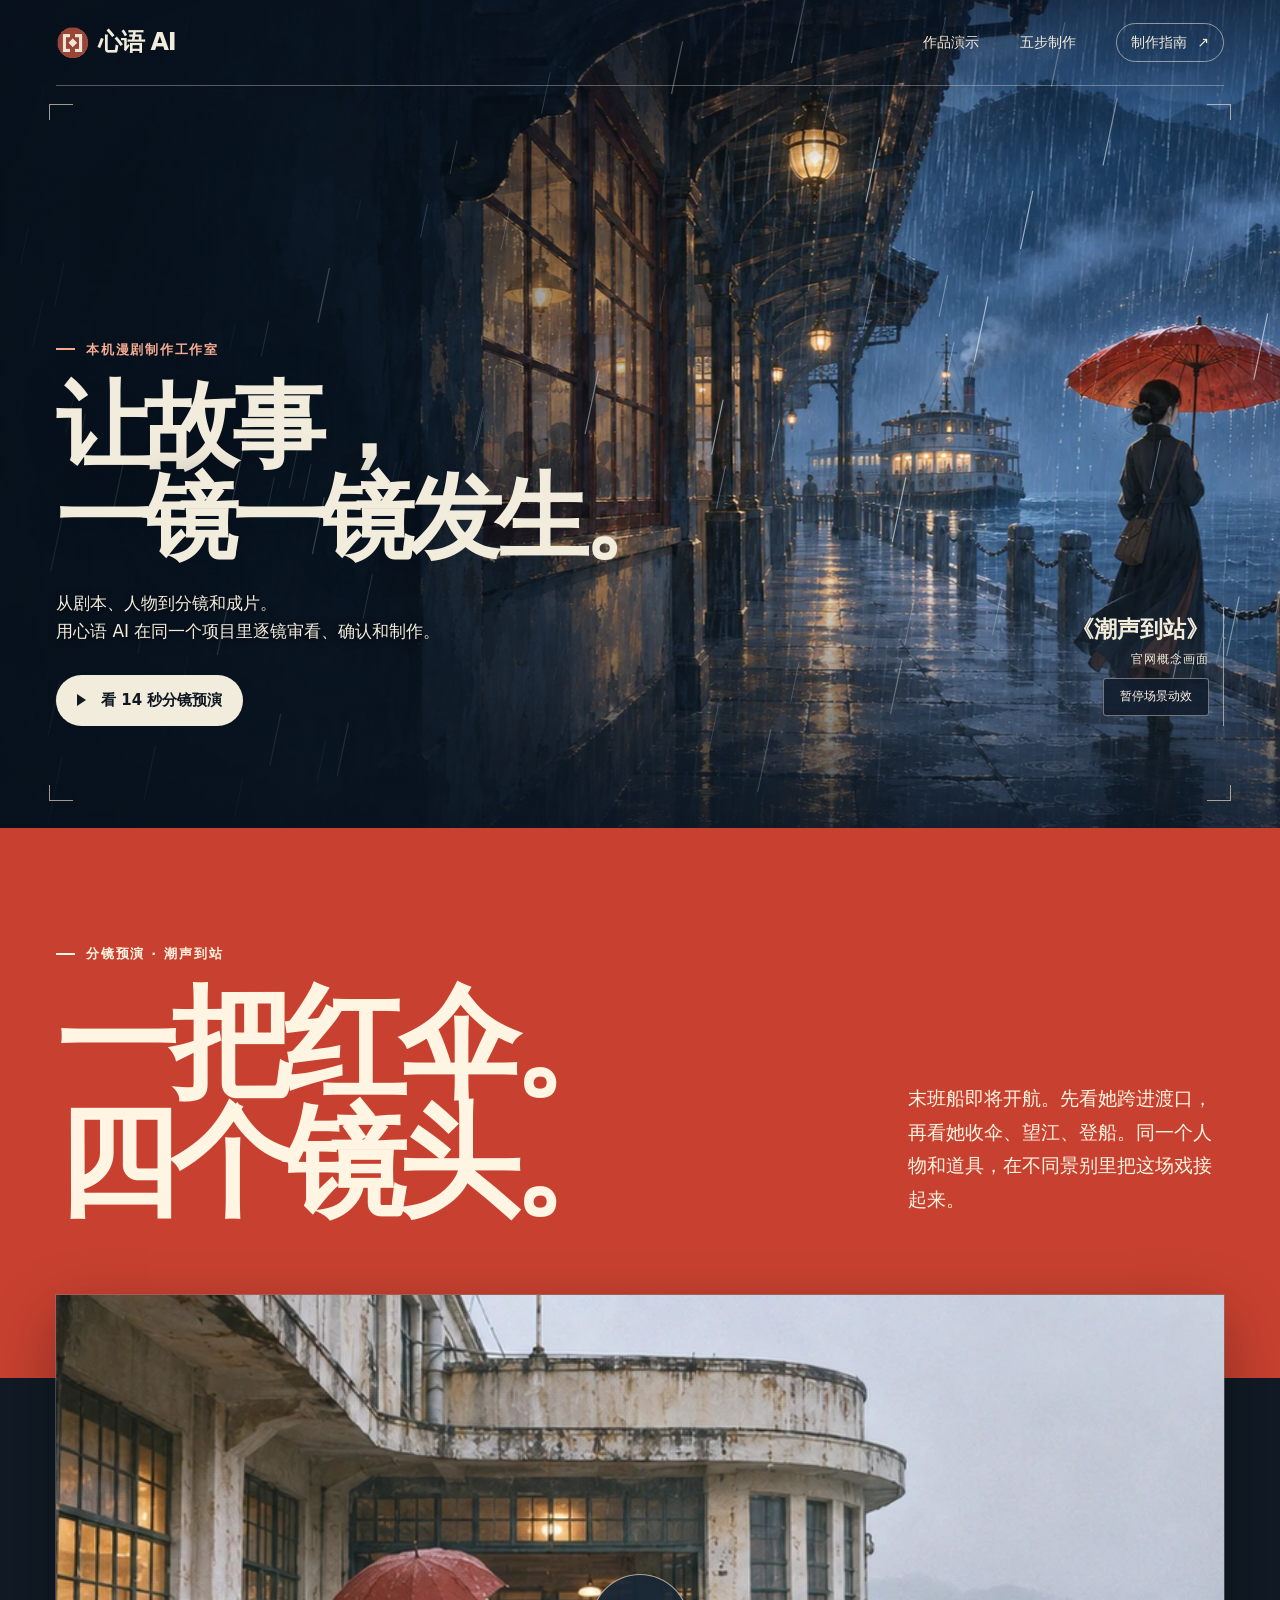
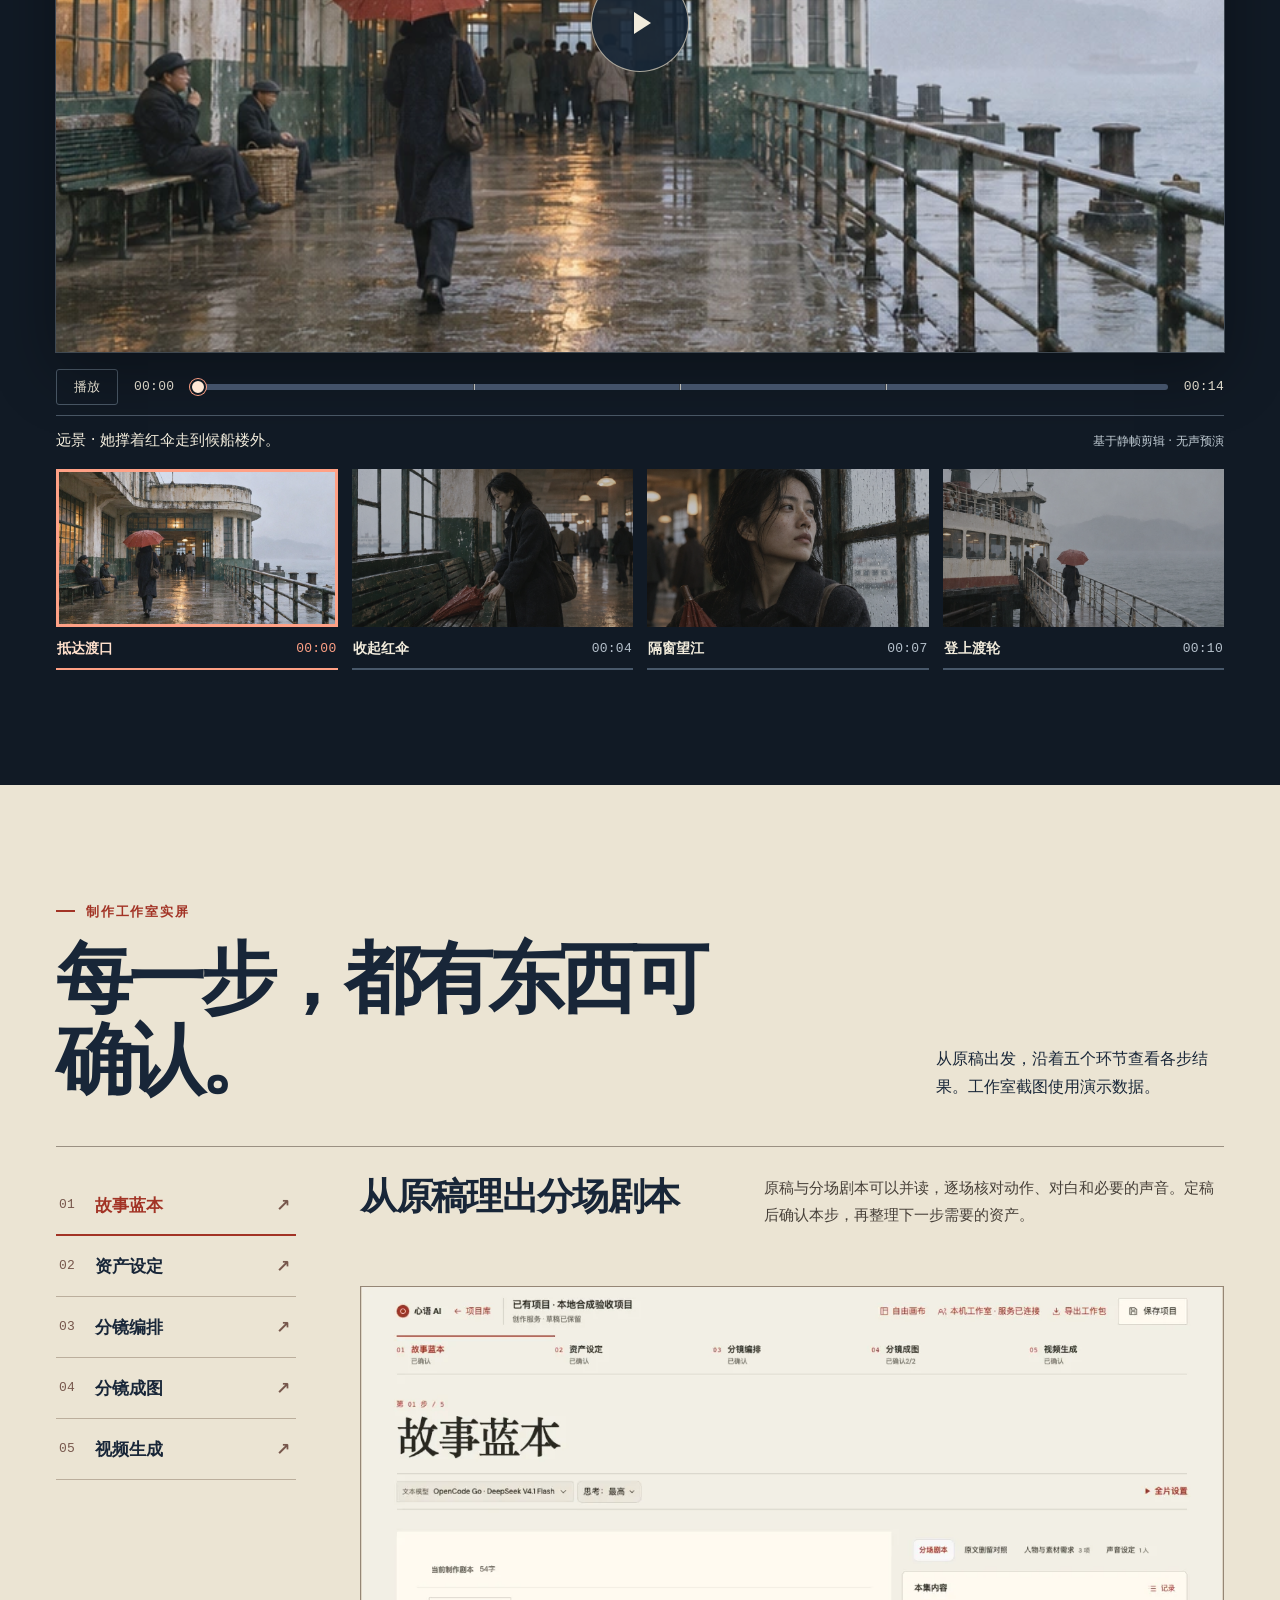
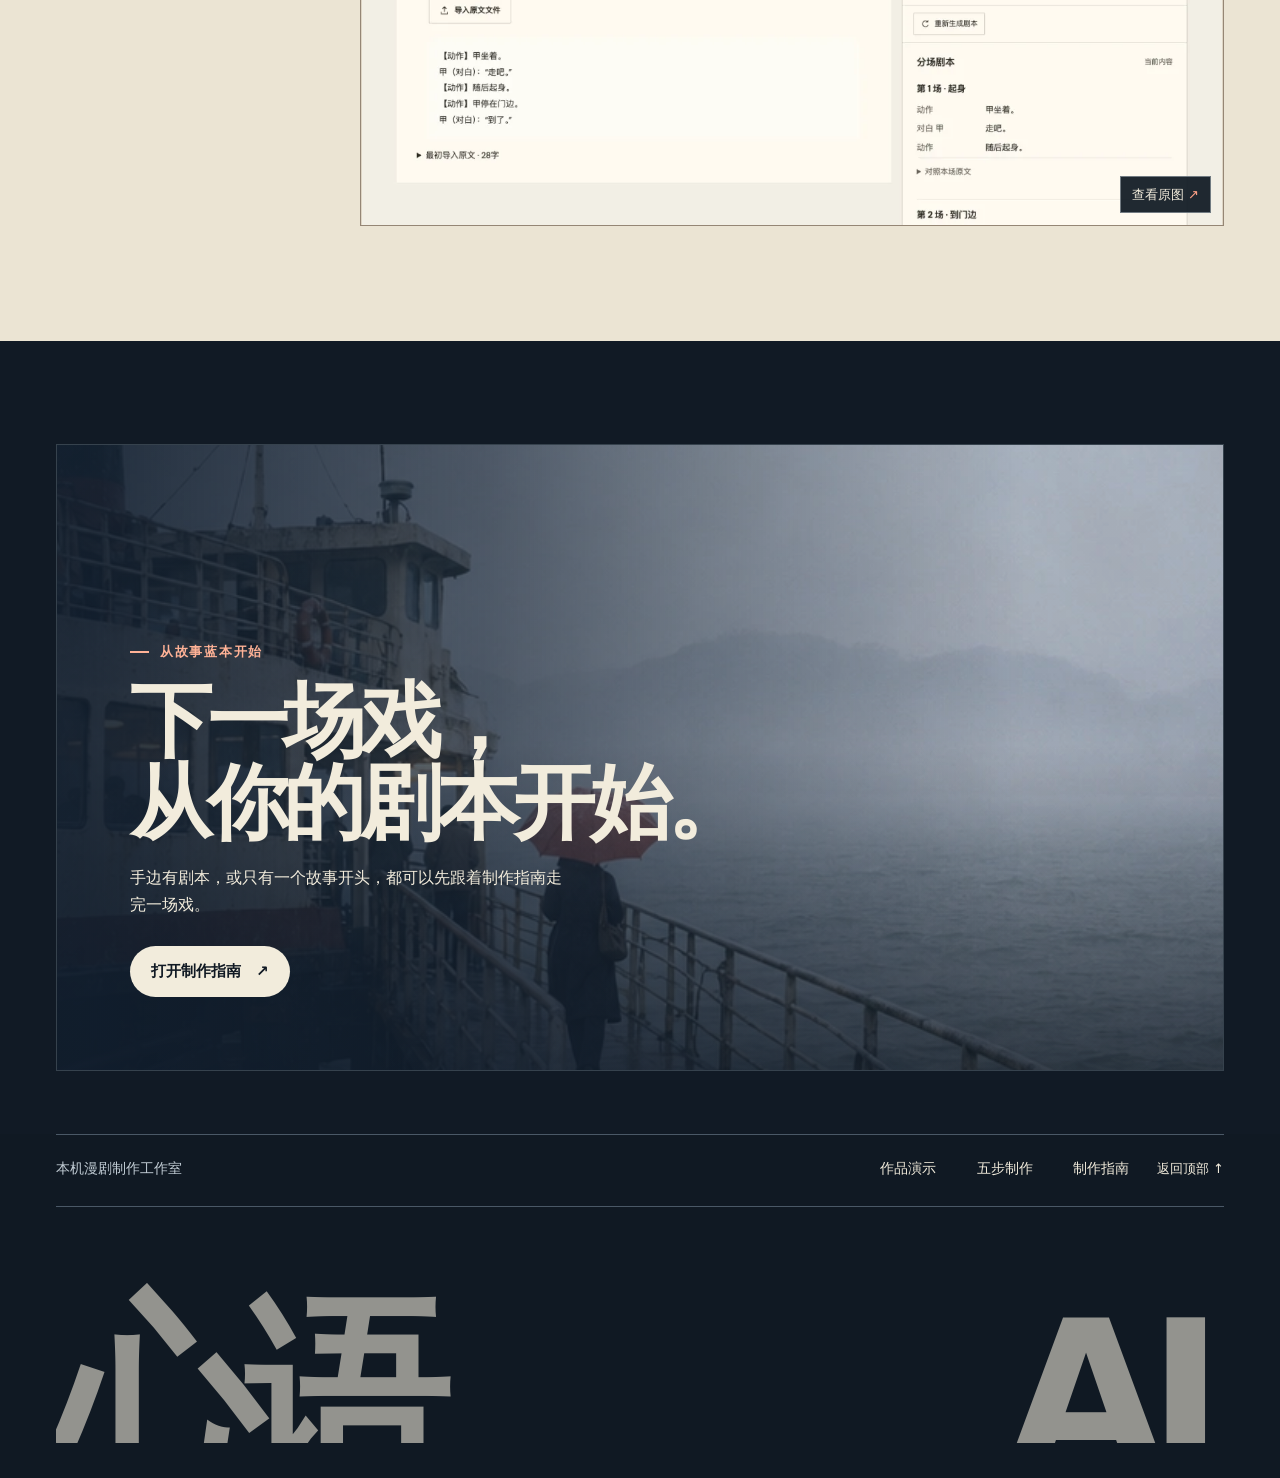
==== commit 55479780: "Add cinematic scene motion and interactive reel previews" ====
--- a/index.html
+++ b/index.html
@@ -12,8 +12,12 @@
   <meta property="og:image" content="https://www.ss0100.com/assets/new/cover.webp">
   <link rel="canonical" href="https://www.ss0100.com/">
   <link rel="icon" href="assets/new/mark.png" type="image/png">
-  <link rel="stylesheet" href="assets/new/site.css">
-  <script defer src="assets/new/site.js"></script>
+  <link rel="stylesheet" href="assets/new/site.css?v=motion">
+  <link rel="stylesheet" href="assets/new/scene-motion.css">
+  <link rel="stylesheet" href="assets/new/reel-motion.css">
+  <script defer src="assets/new/site.js?v=motion"></script>
+  <script defer src="assets/new/scene-motion.js"></script>
+  <script defer src="assets/new/reel-motion.js"></script>
   <title>心语 AI · 漫剧制作工作室</title>
 </head>
 <body id="top">
@@ -31,15 +35,20 @@
     <section class="hero" aria-labelledby="hero-title">
       <div class="hero-art">
         <img src="assets/new/cover.webp" width="1672" height="941" fetchpriority="high" alt="">
+        <canvas class="weather-rain" width="1" height="1" aria-hidden="true"></canvas>
       </div>
+      <div class="viewfinder" aria-hidden="true"></div>
       <div class="wrap hero-inner">
         <div class="hero-copy">
           <p class="eyebrow">本机漫剧制作工作室</p>
-          <h1 id="hero-title">让故事，<br>一镜一镜发生。</h1>
+          <h1 id="hero-title"><span>让故事，</span><span>一镜一镜发生。</span></h1>
           <p>从剧本、人物到分镜和成片。<br class="wide">用心语 AI 在同一个项目里逐镜审看、确认和制作。</p>
           <a class="pill hero-play" data-start href="#preview"><span class="play-icon" aria-hidden="true"></span>看 14 秒分镜预演</a>
         </div>
-        <div class="hero-caption"><span>《潮声到站》</span><small>官网概念画面</small></div>
+        <div class="hero-caption">
+          <span>《潮声到站》</span><small>官网概念画面</small>
+          <button id="scene-motion-toggle" type="button" hidden>暂停场景动效</button>
+        </div>
       </div>
     </section>
 
@@ -99,6 +108,7 @@
               <img id="stage-preview" src="assets/new/step-source.webp" alt="故事蓝本与原始剧本并排的工作室实屏" width="1280" height="800" loading="lazy">
               <span>查看原图 <span aria-hidden="true">↗</span></span>
             </button>
+            <p id="stage-load-status" class="stage-load-status" role="status"></p>
           </div>
         </div>
       </div>
@@ -107,6 +117,7 @@
     <section class="closing" aria-labelledby="closing-title">
       <div class="wrap closing-frame">
         <img width="832" height="468" src="assets/new/gangway.webp" alt="" loading="lazy">
+        <div class="harbor-mist" aria-hidden="true"></div>
         <div class="closing-copy">
           <p class="eyebrow">从故事蓝本开始</p>
           <h2 id="closing-title">下一场戏，<br>从你的剧本开始。</h2>
--- a/assets/new/site.css
+++ b/assets/new/site.css
@@ -117,11 +117,15 @@
 .stage-copy p{color:#463f38;font-size:15px;line-height:1.74}
 .stage-image{width:100%;display:block;position:relative;overflow:hidden;padding:0;text-align:left;border:1px solid #958675;background:#ded5c4;aspect-ratio:1.6}
 .stage-image img{width:100%;height:100%;object-fit:contain}
-.stage-image > span{position:absolute;right:12px;bottom:12px;padding:7px 11px;background:#101923ed;color:var(--warm);font-size:13px;border:1px solid #c3cdd480}
+.stage-image > span{position:absolute;z-index:3;right:12px;bottom:12px;padding:7px 11px;background:#101923ed;color:var(--warm);font-size:13px;border:1px solid #c3cdd480}
 .stage-image > span span{color:var(--flare)}
 .stage-image:hover > span{background:#853024}
-.stage-image[data-changing]::before{content:"";position:absolute;inset:0;pointer-events:none;background:var(--paper);z-index:1;transform-origin:right;animation:wipe .48s var(--ease) both}
-@keyframes wipe{from{transform:scaleX(1)}to{transform:scaleX(0)}}
+.stage-image #stage-preview{position:relative;z-index:1}
+.stage-image .stage-outgoing,.stage-image .stage-edge{position:absolute;inset:0;pointer-events:none}
+.stage-image .stage-edge{z-index:2}
+.stage-edge::before{content:"";display:block;width:2px;height:100%;background:#c84f36;box-shadow:0 0 0 1px #fff1db99,0 0 20px #ee695da8}
+.stage-load-status{margin:8px 0 0;color:#842b20;font-size:14px}
+.stage-load-status:empty{margin:0}
 
 .closing{background:#111a25;padding:clamp(55px,8vw,116px) 0 63px}
 .closing-frame{position:relative;isolation:isolate;overflow:hidden;min-height:clamp(430px,49vw,635px);display:grid;align-items:end;border:1px solid #8f9eab4d}
--- a/assets/new/scene-motion.css
+++ b/assets/new/scene-motion.css
@@ -0,0 +1,154 @@
+.hero {
+  --camera-x: 0px;
+  --camera-y: 0px;
+  --rain-cut: 0%;
+}
+
+.hero-art img {
+  transform: scale(1.105) translate3d(var(--camera-x),var(--camera-y),0);
+}
+
+.weather-rain {
+  position:absolute;
+  inset:0;
+  width:100%;
+  height:100%;
+  pointer-events:none;
+  mix-blend-mode:screen;
+}
+
+.viewfinder {
+  position:absolute;
+  inset:104px 3.8% 27px;
+  z-index:1;
+  pointer-events:none;
+  opacity:.68;
+  background:
+    linear-gradient(#ecdcc7,#ecdcc7) left top/24px 1px,
+    linear-gradient(#ecdcc7,#ecdcc7) left top/1px 16px,
+    linear-gradient(#ecdcc7,#ecdcc7) right top/24px 1px,
+    linear-gradient(#ecdcc7,#ecdcc7) right top/1px 16px,
+    linear-gradient(#ecdcc7,#ecdcc7) left bottom/24px 1px,
+    linear-gradient(#ecdcc7,#ecdcc7) left bottom/1px 16px,
+    linear-gradient(#ecdcc7,#ecdcc7) right bottom/24px 1px,
+    linear-gradient(#ecdcc7,#ecdcc7) right bottom/1px 16px;
+  background-repeat:no-repeat;
+  transform:scale(var(--finder-scale,1));
+}
+
+.hero-inner {z-index:2}
+.hero-copy {animation:none}
+.hero h1 span {display:block}
+.hero[data-scene-intro] h1 span {
+  animation:scene-title-in 850ms var(--ease) backwards;
+}
+.hero[data-scene-intro] h1 span + span {animation-delay:140ms}
+[data-scene-intro] .hero-copy > p:first-child,
+[data-scene-intro] .hero-copy > p:last-of-type,
+[data-scene-intro] .hero-play {
+  animation:scene-light-in 720ms var(--ease) 200ms backwards;
+}
+[data-scene-intro] .hero-play {animation-delay:330ms}
+[data-scene-intro] .viewfinder {animation:lens-in 1.15s var(--ease) backwards}
+@keyframes scene-title-in {
+  from{clip-path:inset(100% 0 0);transform:translateY(36px);opacity:.48}
+  to{clip-path:inset(0);transform:none;opacity:1}
+}
+@keyframes scene-light-in {
+  from{opacity:0;transform:translateY(13px)}
+  to{opacity:1;transform:none}
+}
+@keyframes lens-in {
+  from{opacity:0;scale:1.075}
+  to{opacity:.68;scale:1}
+}
+
+.hero::after {
+  content:"";
+  position:absolute;
+  left:0;
+  right:0;
+  bottom:-1px;
+  height:180px;
+  z-index:1;
+  background:var(--red);
+  clip-path:polygon(0 100%,100% calc(100% - var(--rain-cut)),100% 100%);
+  pointer-events:none;
+}
+.red-intro::before {display:none}
+
+#scene-motion-toggle {
+  margin-top:8px;
+  min-height:38px;
+  min-width:106px;
+  padding:4px 10px;
+  color:#fff1e4;
+  background:#111d2de8;
+  border:1px solid #d2c4b884;
+  border-radius:3px;
+  font-size:12px;
+  transition:border-color .18s,background .18s;
+}
+#scene-motion-toggle:hover {background:#263a4e;border-color:#ffbb9e}
+
+.projection {
+  --curtain-left:-100%;
+  --curtain-right:100%;
+}
+.projection::before,.projection::after {
+  content:"";
+  position:absolute;
+  z-index:2;
+  top:0;
+  bottom:0;
+  width:17%;
+  background:linear-gradient(90deg,#101923,#1c2c3bea);
+  box-shadow:0 0 28px #040a10b5;
+  pointer-events:none;
+}
+.projection::before {left:0;transform:translateX(var(--curtain-left));border-right:1px solid #fee8c876}
+.projection::after {right:0;transform:translateX(var(--curtain-right));border-left:1px solid #fee8c876}
+.projection:not([data-curtain])::before,.projection:not([data-curtain])::after {display:none}
+.screen-play {z-index:3}
+
+.harbor-mist {
+  position:absolute;
+  z-index:-1;
+  inset:0 -14%;
+  pointer-events:none;
+  background:
+    radial-gradient(ellipse 37% 15% at 67% 52%,#e4ecf26b,transparent 100%),
+    radial-gradient(ellipse 42% 13% at 53% 63%,#b7d1dc51,transparent 100%);
+  opacity:.45;
+  mix-blend-mode:screen;
+  animation:harbor-drift 8s ease-in-out infinite alternate;
+  animation-play-state:paused;
+}
+.closing-frame[data-weather-live] .harbor-mist {animation-play-state:running}
+@keyframes harbor-drift {
+  from{transform:translate3d(-10%,1%,0) scaleX(.95);opacity:.27}
+  to{transform:translate3d(12%,-2%,0) scaleX(1.18);opacity:.7}
+}
+.tail-mark {overflow:hidden}
+.tail-mark > span {display:block;transform:translateY(var(--roll-up,0px));opacity:var(--roll-opacity,1)}
+
+@media(max-width:660px){
+  .viewfinder{inset:90px 12px 11px}
+  .hero::after{height:90px}
+  .hero-inner{padding-bottom:111px}
+  .hero-caption{bottom:15px;right:2px;text-shadow:0 1px 6px #020916}
+  .hero-caption span{font-size:15px}
+  #scene-motion-toggle{min-height:34px;margin-top:5px;padding:3px 7px;font-size:11px}
+}
+@media(prefers-reduced-motion:reduce){
+  .weather-rain,.harbor-mist,#scene-motion-toggle,.hero::after,.projection::after,.projection::before{display:none!important}
+  .hero-art img,.tail-mark > span{transform:none}
+  .tail-mark > span{opacity:1}
+  .viewfinder{opacity:.55;transform:none}
+  .hero-inner{padding-bottom:clamp(65px,8vw,116px)}
+}
+@media(max-width:660px) and (prefers-reduced-motion:reduce){
+  .hero-inner{padding-bottom:76px}
+}
+
+body[data-scene-motion="still"] .story-intro > div {animation:none}
--- a/assets/new/reel-motion.css
+++ b/assets/new/reel-motion.css
@@ -0,0 +1,158 @@
+.reel-motion {
+  min-width: 0;
+  position: relative;
+  --reel-progress: 0%;
+  --reel-thumb: 16px;
+  z-index: 2;
+}
+
+.reel-motion #seek {
+  appearance: none;
+  display: block;
+  width: 100%;
+  height: 30px;
+  margin: 0;
+  background: transparent;
+  cursor: ew-resize;
+  touch-action: pan-y;
+}
+
+.reel-motion #seek:disabled {
+  cursor: default;
+  opacity: .5;
+}
+
+.reel-motion #seek::-webkit-slider-runnable-track {
+  height: 6px;
+  border-radius: 4px;
+  background: linear-gradient(to right, var(--flare) var(--reel-progress), #435269 var(--reel-progress));
+}
+
+.reel-motion #seek::-moz-range-track {
+  height: 6px;
+  border-radius: 4px;
+  background: linear-gradient(to right, var(--flare) var(--reel-progress), #435269 var(--reel-progress));
+}
+
+.reel-motion #seek::-webkit-slider-thumb {
+  appearance: none;
+  width: var(--reel-thumb);
+  height: var(--reel-thumb);
+  margin-top: -5px;
+  border: 2px solid var(--ink);
+  border-radius: 50%;
+  background: #ffe7d5;
+  box-shadow: 0 0 0 1px var(--flare);
+}
+
+.reel-motion #seek::-moz-range-thumb {
+  width: 12px;
+  height: 12px;
+  border: 2px solid var(--ink);
+  border-radius: 50%;
+  background: #ffe7d5;
+  box-shadow: 0 0 0 1px var(--flare);
+}
+
+.reel-motion__markers {
+  position: absolute;
+  left: 8px;
+  right: 8px;
+  top: 12px;
+  height: 6px;
+  pointer-events: none;
+}
+
+.reel-motion__markers > i {
+  position: absolute;
+  width: 2px;
+  height: 6px;
+  border-left: 1px solid #101923bc;
+  background: #f2ecdcac;
+}
+
+.reel-motion__preview {
+  position: absolute;
+  left: var(--reel-peek-left, 50%);
+  bottom: calc(100% + 10px);
+  width: clamp(126px, 24vw, 190px);
+  padding: 5px;
+  color: var(--warm);
+  background: #101923;
+  border: 1px solid var(--flare);
+  box-shadow: 0 10px 26px #0008;
+  pointer-events: none;
+  visibility: hidden;
+  opacity: 0;
+  transform: translate(-50%, 6px);
+  transition: opacity .16s ease, transform .19s ease, visibility 0s linear .19s;
+}
+
+.reel-motion[data-reel-peek] .reel-motion__preview {
+  visibility: visible;
+  opacity: 1;
+  transform: translate(-50%, 0);
+  transition-delay: 0s;
+}
+
+.reel-motion__preview::after {
+  content: "";
+  position: absolute;
+  bottom: -5px;
+  left: var(--reel-pin-left, 50%);
+  width: 8px;
+  height: 8px;
+  border-right: 1px solid var(--flare);
+  border-bottom: 1px solid var(--flare);
+  background: #101923;
+  transform: translateX(-50%) rotate(45deg);
+}
+
+.reel-motion__preview img {
+  width: 100%;
+  aspect-ratio: 16 / 9;
+  object-fit: cover;
+  background: #1a2838;
+}
+
+.reel-motion__preview > span {
+  display: flex;
+  align-items: baseline;
+  justify-content: space-between;
+  gap: 8px;
+  padding: 5px 2px 1px;
+  font-size: 12px;
+  white-space: nowrap;
+}
+
+.reel-motion__preview > span span {
+  color: var(--flare);
+  font: 11px/1.3 var(--mono);
+}
+
+.reel.has-reel-motion .shot[aria-pressed=true] img {
+  outline: 3px solid var(--flare);
+  outline-offset: -3px;
+}
+
+.reel.has-reel-motion .shot[aria-pressed=true] strong {
+  color: #ffe0cc;
+}
+
+.reel.has-reel-motion .shot[data-reel-preview]:not([aria-pressed=true]) img {
+  filter: none;
+  outline: 2px dashed var(--warm);
+  outline-offset: -3px;
+}
+
+.reel.has-reel-motion .shot[data-reel-preview]:not([aria-pressed=true]) span {
+  border-color: var(--warm);
+}
+
+@media (prefers-reduced-motion: reduce) {
+  .reel-motion__preview,
+  .reel-motion[data-reel-peek] .reel-motion__preview {
+    transition: none;
+    transform: translate(-50%, 0);
+  }
+}
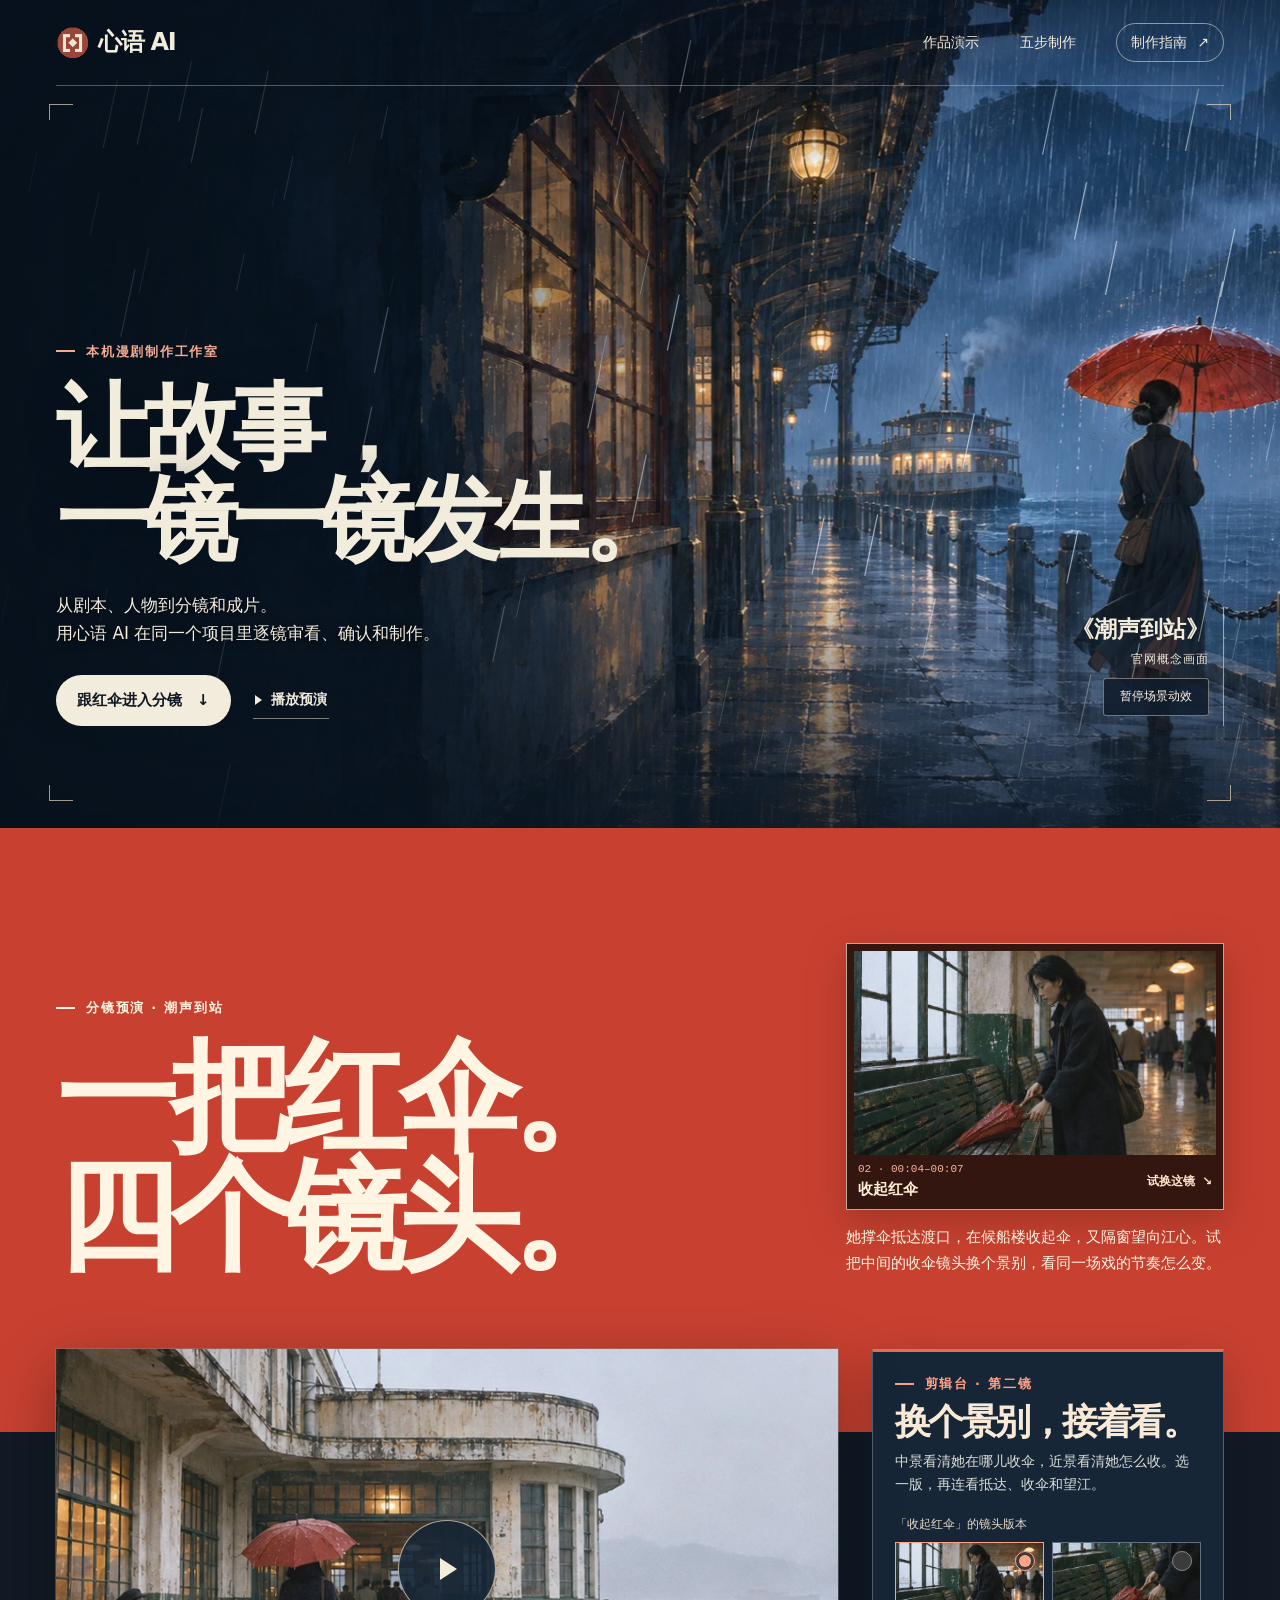
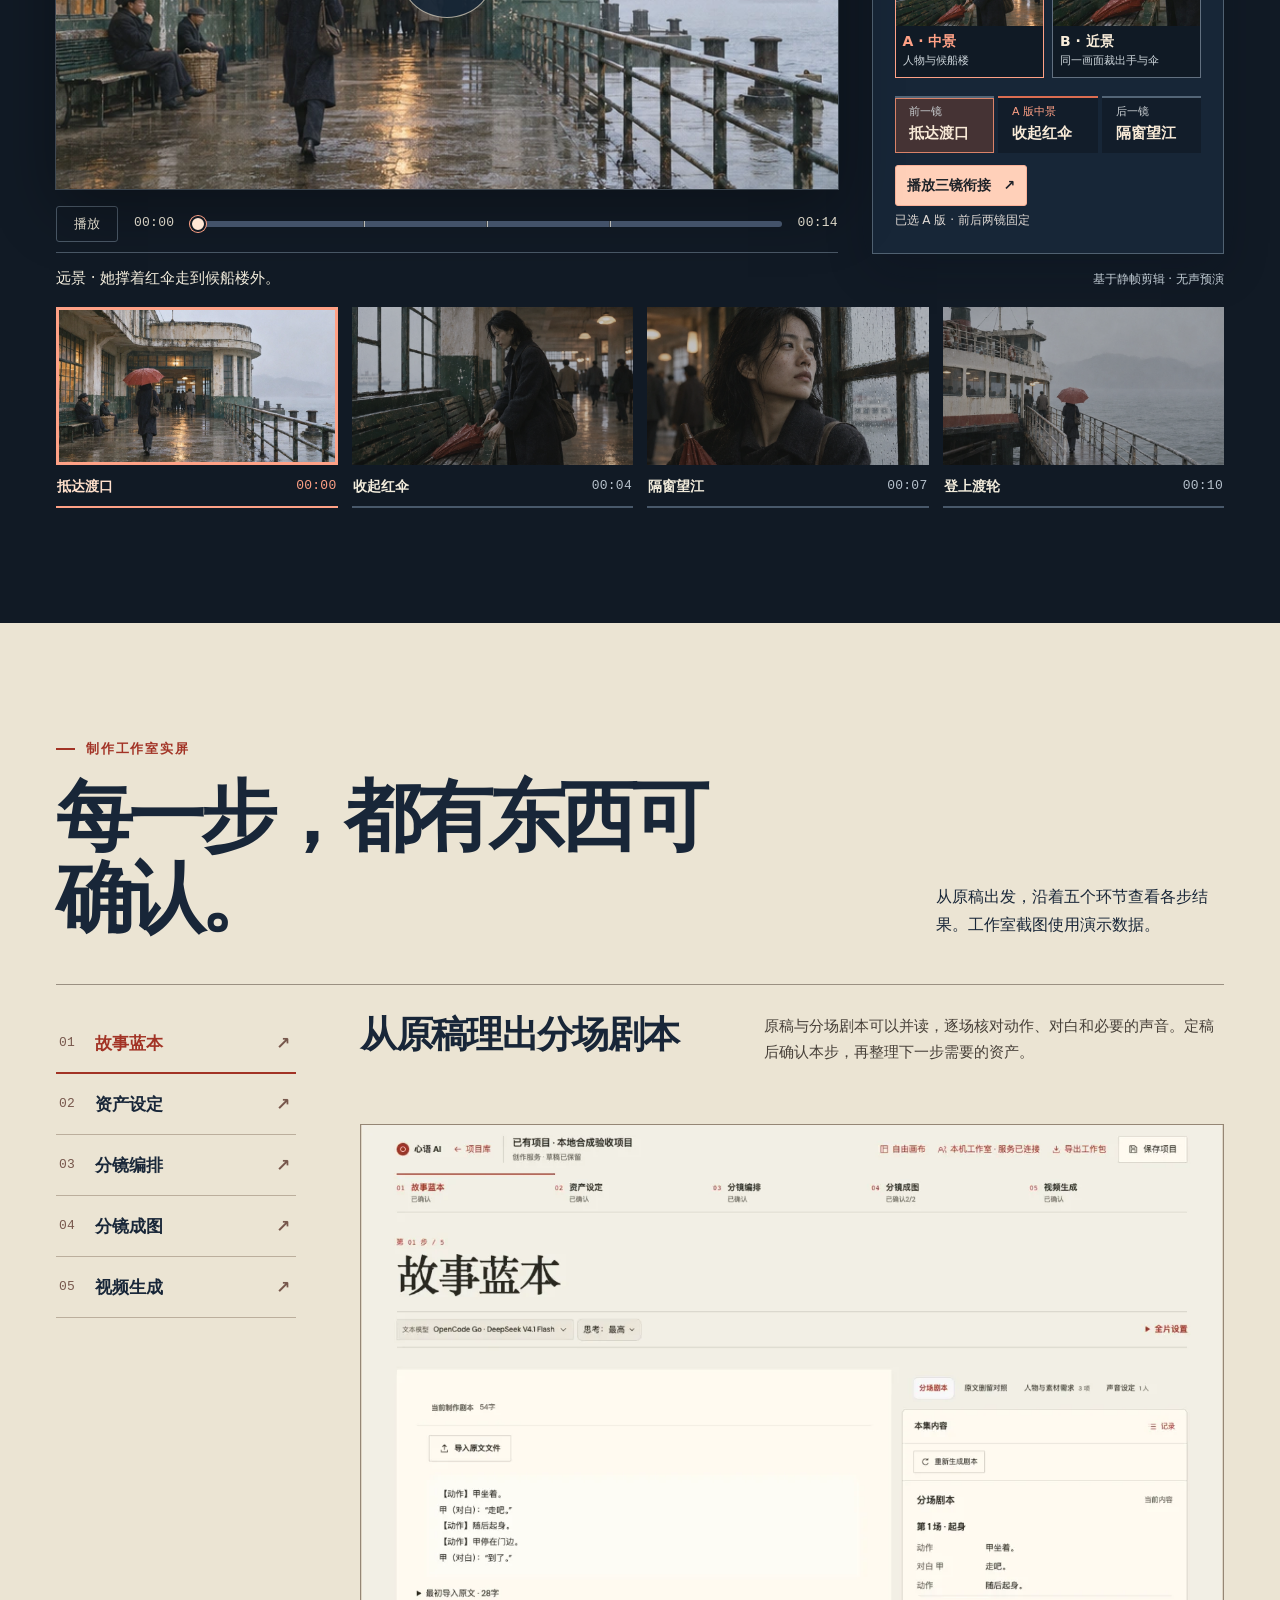
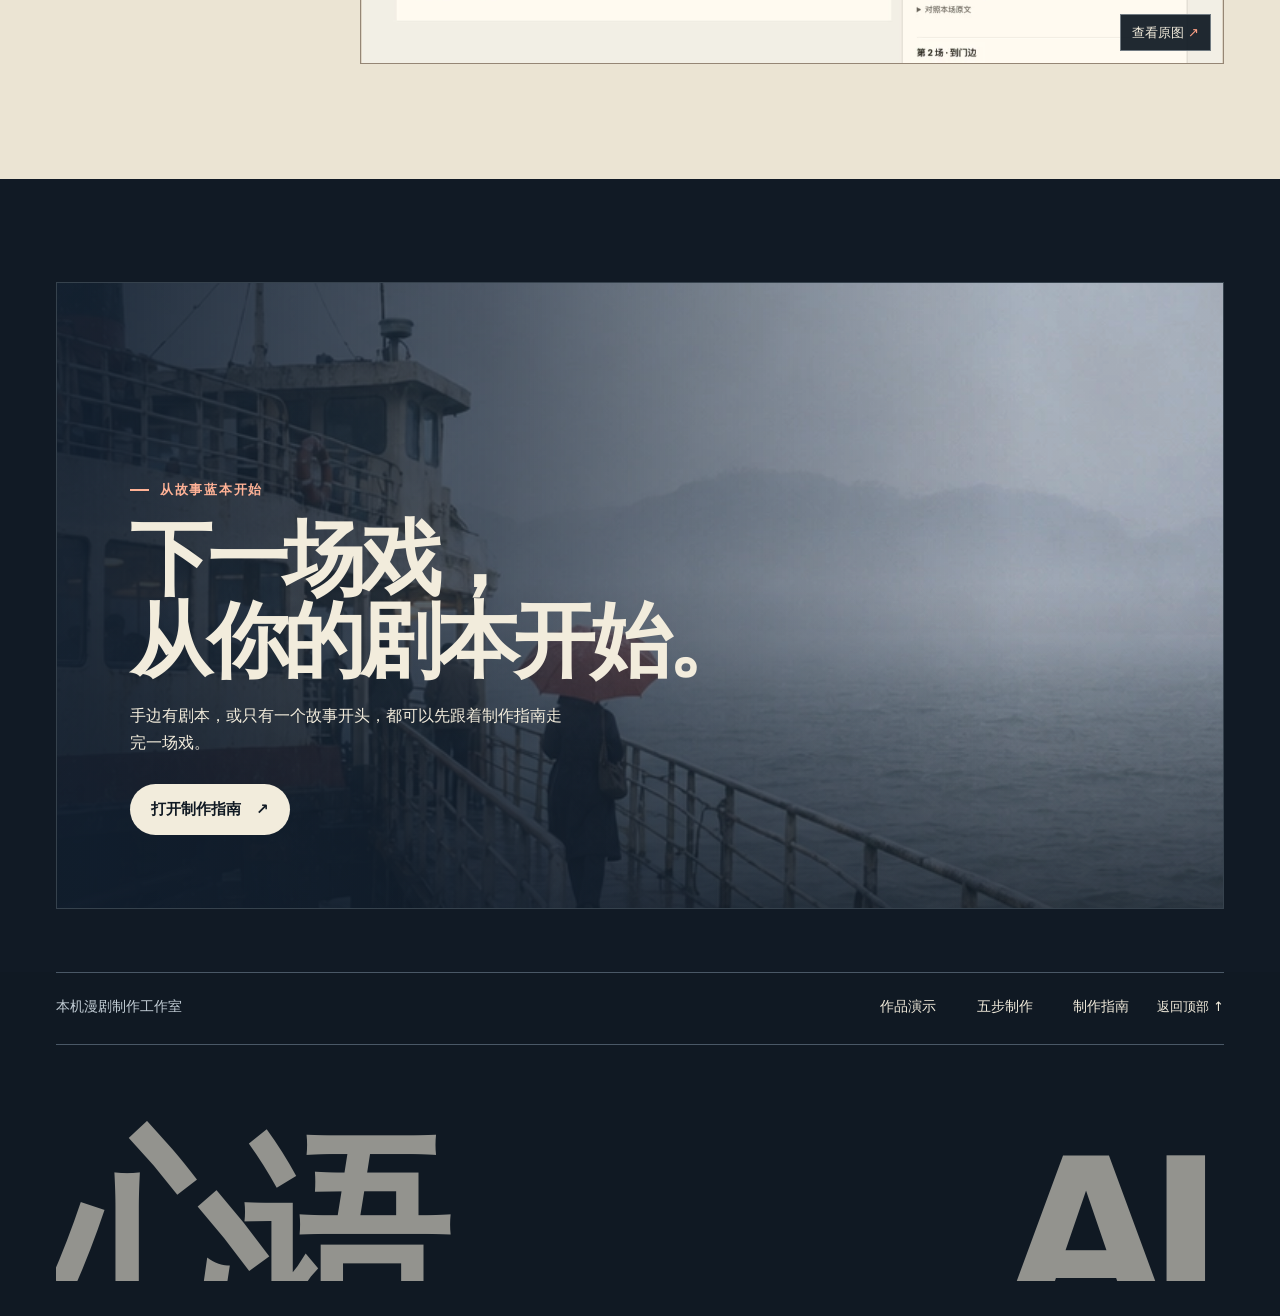
==== commit 27d5600e: "Connect the cover umbrella to an interactive shot edit" ====
--- a/index.html
+++ b/index.html
@@ -12,12 +12,17 @@
   <meta property="og:image" content="https://www.ss0100.com/assets/new/cover.webp">
   <link rel="canonical" href="https://www.ss0100.com/">
   <link rel="icon" href="assets/new/mark.png" type="image/png">
-  <link rel="stylesheet" href="assets/new/site.css?v=motion">
+  <link rel="stylesheet" href="assets/new/site.css?v=continuity">
   <link rel="stylesheet" href="assets/new/scene-motion.css">
   <link rel="stylesheet" href="assets/new/reel-motion.css">
-  <script defer src="assets/new/site.js?v=motion"></script>
+  <link rel="stylesheet" href="assets/new/umbrella-relay.css">
+  <link rel="stylesheet" href="assets/new/edit-lab.css">
+  <link rel="stylesheet" href="assets/new/screening-deck.css">
+  <script defer src="assets/new/site.js?v=continuity"></script>
   <script defer src="assets/new/scene-motion.js"></script>
-  <script defer src="assets/new/reel-motion.js"></script>
+  <script defer src="assets/new/reel-motion.js?v=continuity"></script>
+  <script defer src="assets/new/umbrella-relay.js"></script>
+  <script defer src="assets/new/edit-lab.js"></script>
   <title>心语 AI · 漫剧制作工作室</title>
 </head>
 <body id="top">
@@ -43,7 +48,10 @@
           <p class="eyebrow">本机漫剧制作工作室</p>
           <h1 id="hero-title"><span>让故事，</span><span>一镜一镜发生。</span></h1>
           <p>从剧本、人物到分镜和成片。<br class="wide">用心语 AI 在同一个项目里逐镜审看、确认和制作。</p>
-          <a class="pill hero-play" data-start href="#preview"><span class="play-icon" aria-hidden="true"></span>看 14 秒分镜预演</a>
+          <div class="hero-actions">
+            <a class="pill hero-play" href="#screening">跟红伞进入分镜 <span aria-hidden="true">↓</span></a>
+            <a class="hero-watch" data-start href="#preview"><span class="play-icon" aria-hidden="true"></span>播放预演</a>
+          </div>
         </div>
         <div class="hero-caption">
           <span>《潮声到站》</span><small>官网概念画面</small>
@@ -56,21 +64,65 @@
       <div class="red-intro">
         <div class="wrap story-intro">
           <div><p class="eyebrow">分镜预演 · 潮声到站</p><h2 id="screening-title">一把红伞。<br>四个镜头。</h2></div>
-          <p>末班船即将开航。先看她跨进渡口，再看她收伞、望江、登船。同一个人物和道具，在不同景别里把这场戏接起来。</p>
+          <div class="relay-aside">
+            <a class="relay-shot" href="#cut-editor">
+              <span class="relay-still"><img src="assets/new/umbrella.webp" width="832" height="468" alt="候船楼里，她低头收起红伞"></span>
+              <span class="relay-caption"><span><small>02 · 00:04–00:07</small><strong>收起红伞</strong></span><b>试换这镜 <span aria-hidden="true">↘</span></b></span>
+            </a>
+            <p>她撑伞抵达渡口，在候船楼收起伞，又隔窗望向江心。试把中间的收伞镜头换个景别，看同一场戏的节奏怎么变。</p>
+          </div>
         </div>
       </div>
       <div class="wrap theater" id="preview">
-        <div class="projection">
-          <video id="animatic" width="960" height="540" controls muted playsinline preload="metadata" poster="assets/new/arrival.webp" aria-label="潮声到站，无声分镜预演">
-            <source src="assets/new/tide-animatic.mp4" type="video/mp4">
-          </video>
-          <button id="screen-play" class="screen-play" type="button" aria-label="播放分镜预演" hidden><span class="play-icon" aria-hidden="true"></span></button>
-        </div>
-        <div class="transport" id="transport" hidden>
-          <button type="button" id="play" class="control">播放</button>
-          <span id="elapsed" class="timecode">00:00</span>
-          <input type="range" id="seek" min="0" max="14" step="0.01" value="0" aria-label="定位分镜预演时间">
-          <span class="timecode">00:14</span>
+        <div class="screening-deck">
+          <div class="screening-player">
+            <div class="projection">
+              <video id="animatic" width="960" height="540" controls muted playsinline preload="metadata" poster="assets/new/arrival.webp" aria-label="潮声到站，无声分镜预演">
+                <source src="assets/new/tide-animatic.mp4" type="video/mp4">
+              </video>
+              <button id="screen-play" class="screen-play" type="button" aria-label="播放分镜预演" hidden><span class="play-icon" aria-hidden="true"></span></button>
+            </div>
+            <div class="transport" id="transport" hidden>
+              <button type="button" id="play" class="control">播放</button>
+              <span id="elapsed" class="timecode">00:00</span>
+              <input type="range" id="seek" min="0" max="14" step="0.01" value="0" aria-label="定位分镜预演时间">
+              <span class="timecode">00:14</span>
+            </div>
+          </div>
+        <section class="cut-lab" id="cut-editor" aria-labelledby="cut-title" data-take="a" hidden>
+          <div class="cut-heading">
+            <div>
+              <p class="eyebrow">剪辑台 · 第二镜</p>
+              <h3 id="cut-title">换个景别，接着看。</h3>
+            </div>
+            <p>中景看清她在哪儿收伞，近景看清她怎么收。选一版，再连看抵达、收伞和望江。</p>
+          </div>
+          <fieldset class="cut-options">
+            <legend>「收起红伞」的镜头版本</legend>
+            <label class="cut-option">
+              <input type="radio" name="umbrella-take" value="a" checked>
+              <img width="832" height="468" loading="lazy" src="assets/new/umbrella.webp" alt="">
+              <span class="cut-option-text"><b>A · 中景</b><small>人物与候船楼</small></span>
+            </label>
+            <label class="cut-option">
+              <input type="radio" name="umbrella-take" value="b">
+              <img width="832" height="468" loading="lazy" src="assets/new/umbrella-detail.webp" alt="">
+              <span class="cut-option-text"><b>B · 近景</b><small>同一画面裁出手与伞</small></span>
+            </label>
+          </fieldset>
+          <div class="cut-result">
+            <ol class="cut-route" aria-label="三镜衔接">
+              <li data-cut-phase="0"><span>前一镜</span><b>抵达渡口</b></li>
+              <li data-cut-phase="1" data-editable><span id="cut-take-label">A 版中景</span><b>收起红伞</b></li>
+              <li data-cut-phase="2"><span>后一镜</span><b>隔窗望江</b></li>
+            </ol>
+            <div class="cut-actions">
+              <button type="button" id="cut-play" class="cut-play">播放三镜衔接 <span aria-hidden="true">↗</span></button>
+              <p id="cut-status" class="cut-status" role="status">已选 A 版 · 前后两镜固定</p>
+              <button type="button" id="cut-retry" class="cut-retry" hidden>重试加载</button>
+            </div>
+          </div>
+        </section>
         </div>
         <div class="reel-notes">
           <p id="frame-detail">远景 · 她撑着红伞走到候船楼外。</p>
@@ -128,6 +180,14 @@
     </section>
   </main>
 
+  <div class="relay-flight" aria-hidden="true" hidden>
+    <div class="relay-object">
+      <div class="relay-canopy"></div>
+      <img src="assets/new/umbrella.webp" width="832" height="468" alt="">
+      <div class="relay-frame"></div>
+    </div>
+  </div>
+
   <footer class="wrap tail">
     <div class="tail-top">
       <span>本机漫剧制作工作室</span>
--- a/assets/new/umbrella-relay.css
+++ b/assets/new/umbrella-relay.css
@@ -0,0 +1,100 @@
+.hero {isolation:auto}
+.hero-art {z-index:0}
+.hero-inner {z-index:9}
+.masthead {z-index:10}
+.story-intro > div:first-child,.relay-aside > p {position:relative;z-index:9}
+.hero-actions {
+  display:flex;
+  align-items:center;
+  flex-wrap:wrap;
+  gap:12px 22px;
+  margin-top:27px;
+}
+.hero-actions .hero-play {margin-top:0}
+.hero-watch {
+  display:inline-flex;
+  align-items:center;
+  gap:9px;
+  padding:7px 2px;
+  border-bottom:1px solid #f2ecdc80;
+  font-weight:650;
+  font-size:14px;
+}
+.hero-watch:hover {color:var(--flare)}
+.hero-watch .play-icon {border-width:5px 0 5px 7px}
+
+.story-intro {grid-template-columns:minmax(0,1.2fr) minmax(270px,.63fr)}
+.relay-aside {justify-self:end;width:min(100%,378px)}
+.relay-aside > p {max-width:28em;font-size:15px;line-height:1.72;margin-top:15px}
+.relay-shot {
+  display:block;
+  padding:7px 7px 0;
+  border:1px solid #fff2dfaa;
+  background:#341610;
+  color:#fff0d5;
+  box-shadow:0 12px 35px #74271979;
+}
+.relay-still {
+  display:block;
+  aspect-ratio:16/9;
+  overflow:hidden;
+  background:#391d17;
+}
+.relay-still img {width:100%;height:100%;object-fit:cover;transition:opacity .2s,transform .3s var(--ease)}
+.relay-shot:hover .relay-still img {transform:scale(1.035)}
+.relay-shot[data-catching] .relay-still img {opacity:0}
+.relay-caption {display:flex;justify-content:space-between;align-items:center;gap:8px;padding:8px 4px}
+.relay-caption small {display:block;font:11px/1.25 var(--mono);color:#f6b49e}
+.relay-caption strong {display:block;font-size:15px}
+.relay-caption b {font-size:12px;color:#ffe2cc;font-weight:650;white-space:nowrap}
+.relay-caption b span {margin-left:3px}
+
+.relay-flight {position:fixed;inset:0;overflow:hidden;z-index:8;pointer-events:none}
+.relay-object {position:absolute;top:0;left:0;isolation:isolate}
+.relay-object > * {position:absolute;inset:0;width:100%;height:100%}
+.relay-canopy {
+  background-image:url(cover.webp);
+  background-repeat:no-repeat;
+  background-size:516.05% 517.03%;
+  background-position:91.54% 43.48%;
+  clip-path:polygon(12.3% 57.4%,20% 46%,32% 35%,44% 28.5%,53.6% 26.6%,53.7% 22.1%,55.1% 21.7%,55.6% 26.2%,65% 29.7%,74.5% 37%,83% 47.6%,89% 56.3%,87% 62.4%,82% 68%,69.7% 74.2%,56% 76%,48% 75.5%,48.9% 67%,47.7% 61%,44.8% 58.3%,40.7% 58.3%,37.2% 61%,34.9% 66%,35% 73.5%,26% 71.5%,19.7% 67.2%,13.5% 63.4%);
+  filter:saturate(1.13) brightness(1.08);
+  opacity:var(--relay-umbrella,1);
+}
+.relay-object > img {object-fit:cover;opacity:var(--relay-film,0)}
+.hero-art::before {
+  content:"";
+  position:absolute;
+  inset:0;
+  z-index:1;
+  pointer-events:none;
+  background:linear-gradient(90deg,transparent 26%,#0d1725 78%);
+  opacity:var(--relay-veil,0);
+}
+.relay-frame {
+  border:1px solid #fff0d3d1;
+  box-shadow:0 13px 42px #170a07a1;
+  opacity:var(--relay-film,0);
+}
+@media(max-width:660px) {
+  .hero-actions {gap:8px 13px;margin-top:20px}
+  .hero-actions .hero-play {padding:10px 13px;font-size:13px}
+  .hero-watch {font-size:12px;gap:6px}
+  .story-intro {grid-template-columns:1fr;gap:18px}
+  .story-intro h2 {font-size:clamp(49px,14.5vw,87px)}
+  .relay-aside {grid-row:1;justify-self:start;width:100%}
+  .relay-aside > p {font-size:14px;margin-top:12px}
+  .hero-caption {
+    left:0;
+    right:auto;
+    justify-items:start;
+    border-right:0;
+    border-left:1px solid #ebe4d397;
+    padding:2px 0 2px 8px;
+  }
+  .hero-art::before {background:linear-gradient(90deg,transparent 12%,#0d1725 55%)}
+}
+@media(prefers-reduced-motion:reduce) {
+  .relay-flight {display:none!important}
+  .relay-shot:hover .relay-still img {transform:none}
+}
--- a/assets/new/edit-lab.css
+++ b/assets/new/edit-lab.css
@@ -0,0 +1,162 @@
+.cut-lab {
+  --cut-line: #506171;
+  --cut-paper: #f8ead7;
+  display: grid;
+  align-content:start;
+  gap: clamp(14px, 1.55vw, 21px);
+  border: 1px solid var(--cut-line);
+  border-top: 3px solid #dd7158;
+  padding: clamp(14px, 1.8vw, 25px);
+  margin: 0;
+  background: #192635;
+  color: var(--cut-paper);
+  scroll-margin-top: 20px;
+}
+.cut-lab[hidden] { display:none; }
+.cut-heading {
+  display:grid;
+  grid-template-columns:1fr;
+  gap:9px;
+}
+.cut-heading .eyebrow { color: var(--flare); }
+.cut-heading h3 {
+  margin-top:8px;
+  color:var(--cut-paper);
+  font:800 clamp(27px,3vw,42px)/1.07 var(--serif);
+  letter-spacing:-.068em;
+}
+.cut-heading > p {
+  color:#d9ddda;
+  max-width:27em;
+  justify-self:start;
+  font-size:clamp(13px,1.1vw,15px);
+}
+.cut-options {
+  border:0;
+  min-width:0;
+  padding:0;
+  margin:0;
+  display:grid;
+  grid-template-columns:repeat(2,minmax(0,1fr));
+  gap:clamp(8px,1.7vw,22px);
+}
+.cut-options legend {
+  padding:0;
+  margin-bottom:8px;
+  color:#e7d9c9;
+  font-size:12px;
+}
+.cut-option {
+  display:block;
+  position:relative;
+  min-width:0;
+  border:1px solid #627080;
+  cursor:pointer;
+  background:#101a25;
+}
+.cut-option:hover { border-color:var(--cut-paper); }
+.cut-option:has(input:checked) {
+  border-color:var(--flare);
+  outline:1px solid var(--flare);
+  outline-offset:-1px;
+}
+.cut-option:has(input:focus-visible) { outline:2px solid var(--flare); outline-offset:4px; }
+.cut-option > input {
+  position:absolute;
+  z-index:1;
+  top:8px;
+  right:8px;
+  width:20px;
+  height:20px;
+  margin:0;
+  cursor:pointer;
+  accent-color:#ffa489;
+}
+.cut-option img {
+  display:block;
+  width:100%;
+  height:auto;
+  aspect-ratio:16/9;
+  object-fit:cover;
+}
+.cut-option-text {
+  display:flex;
+  flex-direction:column;
+  align-items:start;
+  gap:3px 8px;
+  padding:9px 10px;
+  color:#f8ecd9;
+  font-size:clamp(13px,1.25vw,16px);
+}
+.cut-option-text small { color:#cfd7dc; font-size:clamp(11px,1vw,13px); }
+.cut-option:has(input:checked) .cut-option-text b { color:var(--flare); }
+.cut-result {
+  display:grid;
+  grid-template-columns:1fr;
+  gap:12px;
+}
+.cut-route {
+  position:relative;
+  list-style:none;
+  display:grid;
+  grid-template-columns:repeat(3,minmax(0,1fr));
+  gap:4px;
+  padding:0;
+  margin:0;
+  font-size:clamp(12px,1.15vw,16px);
+}
+.cut-route li {
+  padding:5px clamp(4px,1.1vw,14px) 7px;
+  border-top:2px solid #536577;
+  background:#121d2a;
+}
+.cut-route li span { display:block; color:#ccd1d4; font-size:11px; }
+.cut-route li[data-editable] { border-color:#dc6d51; }
+.cut-route li[data-editable] span { color:var(--flare); }
+.cut-route li[data-current] { background:#453334; box-shadow:inset 0 0 0 1px #d98268; }
+.cut-actions { display:grid; gap:5px; }
+.cut-play {
+  justify-self:start;
+  display:inline-flex;
+  justify-content:center;
+  align-items:center;
+  gap:13px;
+  border:1px solid #fab299;
+  border-radius:3px;
+  padding:8px 12px;
+  min-height:40px;
+  color:#1e2228;
+  background:#ffd0b9;
+  cursor:pointer;
+  font-weight:740;
+  font-size:14px;
+}
+.cut-play:hover { background:#fff0dc; }
+.cut-status { color:#e2dbd6; font-size:12px; }
+.cut-lab[data-loading] .cut-option:has(input:checked) img { opacity:.77; }
+.cut-lab[data-playing] .cut-play { background:#ffe8cd; }
+@media(max-width:660px) {
+  .cut-lab { gap:15px; }
+  .cut-heading,.cut-result { grid-template-columns:1fr; }
+  .cut-heading > p { justify-self:start; max-width:25em; }
+  .cut-option-text { align-items:start; flex-direction:column; padding:7px 5px; }
+  .cut-option > input { width:18px; height:18px; top:5px; right:5px; }
+  .cut-actions { grid-template-columns:auto 1fr; align-items:center; gap:8px; }
+  .cut-play { gap:5px; padding-inline:8px; font-size:12px; }
+  .cut-status { font-size:11px; }
+}
+@media(prefers-reduced-motion:reduce) {
+  .cut-lab,.cut-option,.cut-play,.cut-route li { transition:none !important; }
+}
+
+.cut-retry {
+  justify-self:start;
+  padding:3px 0;
+  border:0;
+  border-bottom:1px solid currentColor;
+  color:var(--flare);
+  background:transparent;
+  font:inherit;
+  font-size:12px;
+}
+.cut-retry[hidden] { display:none; }
--- a/assets/new/screening-deck.css
+++ b/assets/new/screening-deck.css
@@ -0,0 +1,41 @@
+.screening-deck {
+  display:grid;
+  grid-template-columns:minmax(0,2.22fr) minmax(278px,1fr);
+  align-items:start;
+  gap:clamp(16px,2.65vw,39px);
+}
+.screening-player {min-width:0}
+.screening-deck .cut-lab {
+  min-width:0;
+  margin:0;
+  padding:clamp(15px,1.7vw,25px);
+  gap:18px;
+  background:#172637;
+  box-shadow:0 14px 42px #080e183d;
+}
+.screening-deck .cut-heading,.screening-deck .cut-result {display:block}
+.screening-deck .cut-heading h3 {font-size:clamp(29px,2.85vw,47px);margin:7px 0 9px}
+.screening-deck .cut-heading > p {font-size:14px;max-width:unset}
+.screening-deck .cut-options {gap:8px}
+.screening-deck .cut-option-text {
+  display:grid;
+  justify-content:start;
+  padding:6px 7px 8px;
+  font-size:14px;
+  line-height:1.35;
+}
+.screening-deck .cut-option-text small {font-size:11px}
+.screening-deck .cut-route {margin-bottom:12px}
+.screening-deck .cut-actions {display:grid;grid-template-columns:1fr;justify-items:start;gap:5px}
+.screening-deck .cut-status {min-height:1.65em}
+.screening-deck .cut-play {padding:8px 11px}
+.screening-deck [data-cut-phase="0"],.screening-deck [data-cut-phase="1"],.screening-deck [data-cut-phase="2"] {min-width:0}
+@media(max-width:860px) {
+  .screening-deck {grid-template-columns:1fr;gap:18px}
+  .screening-deck .cut-lab {gap:14px}
+  .screening-deck .cut-heading h3 {margin-bottom:7px}
+}
+@media(max-width:385px) {
+  .screening-deck .cut-route li b {font-size:11px}
+  .screening-deck .cut-play {min-height:42px}
+}
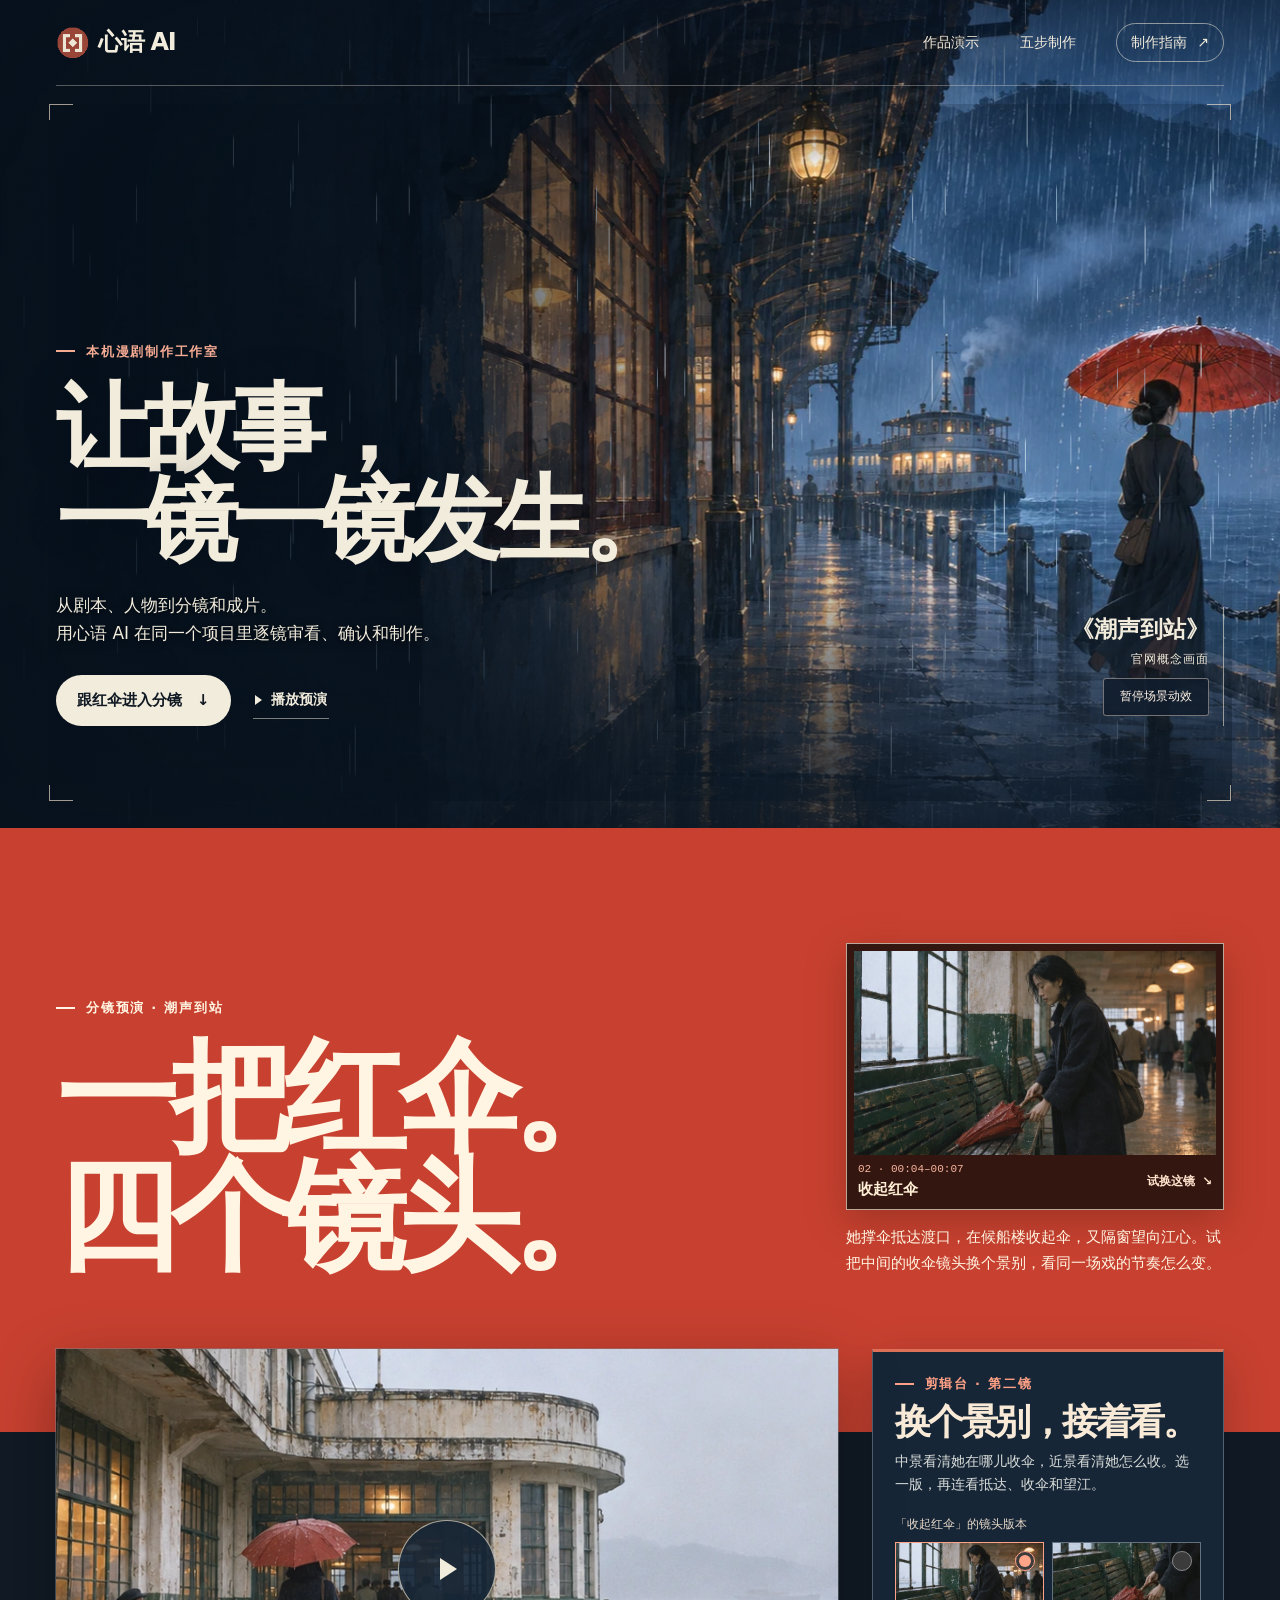
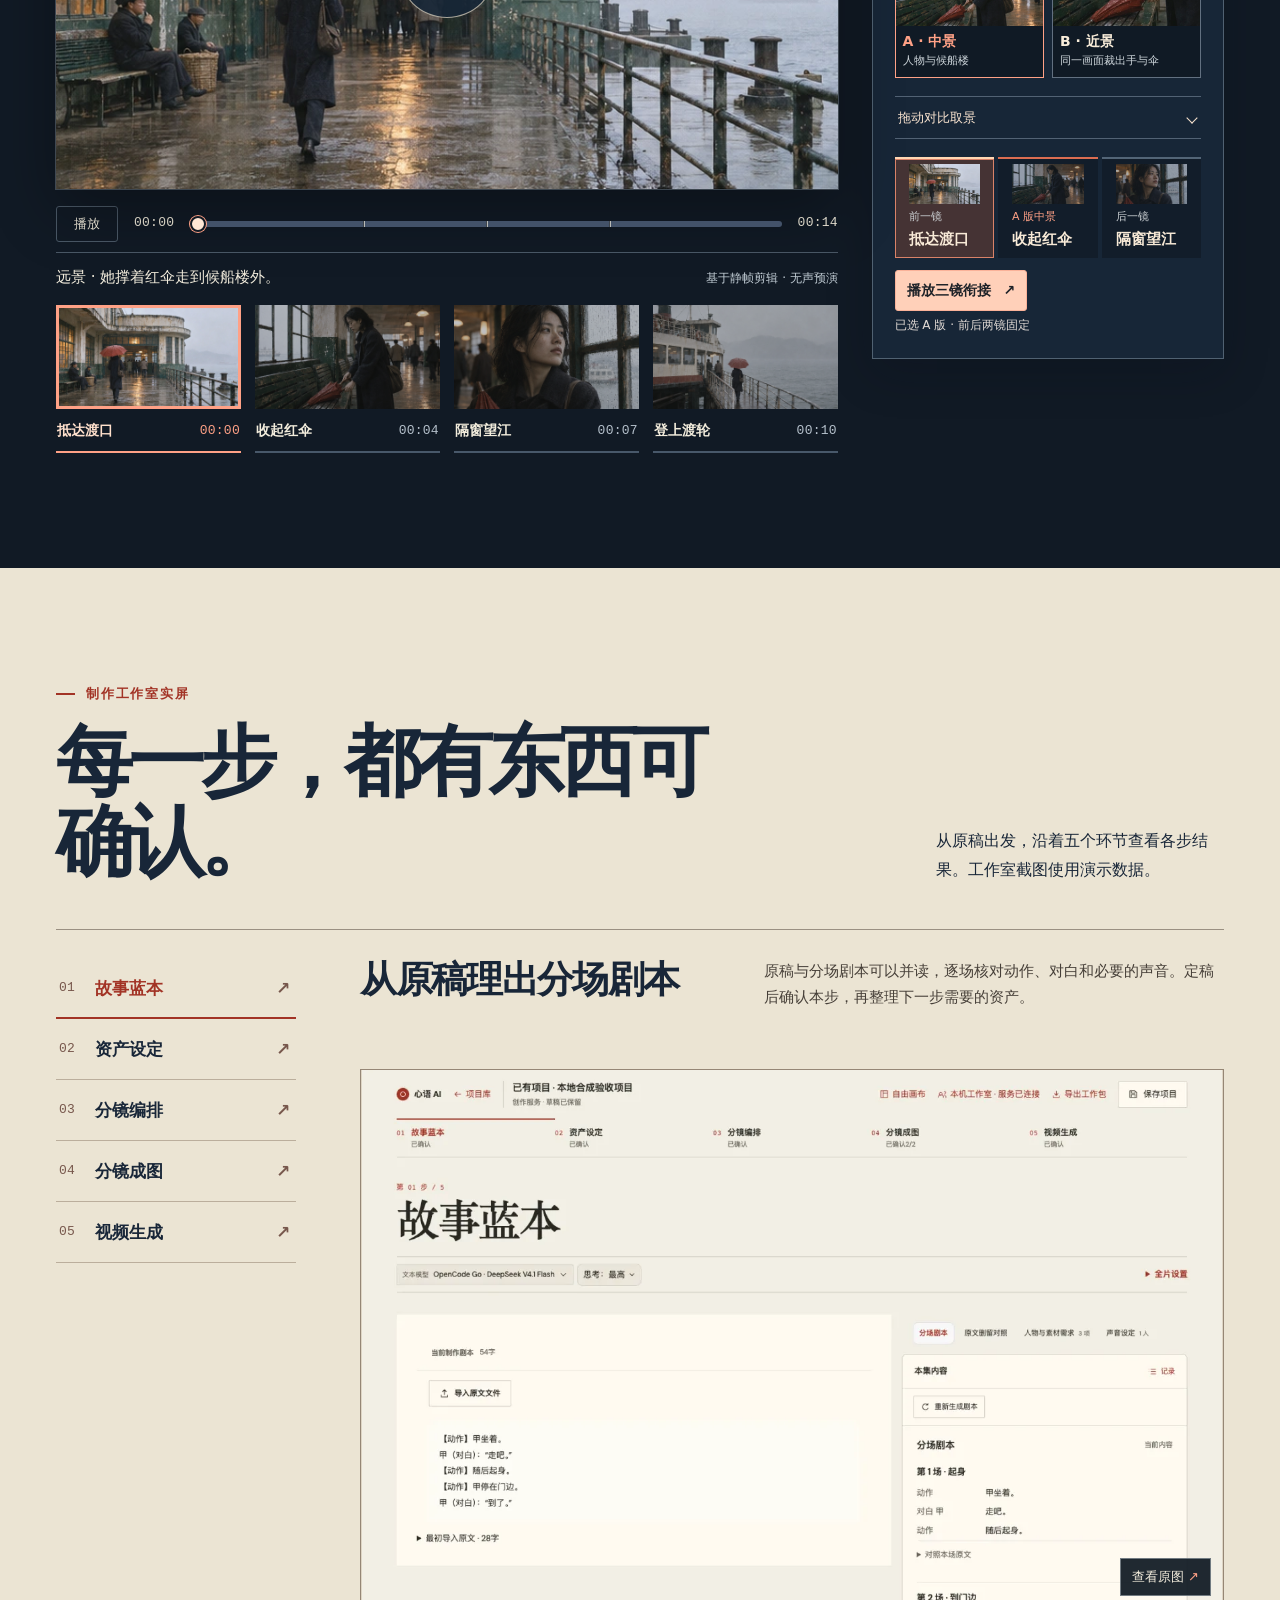
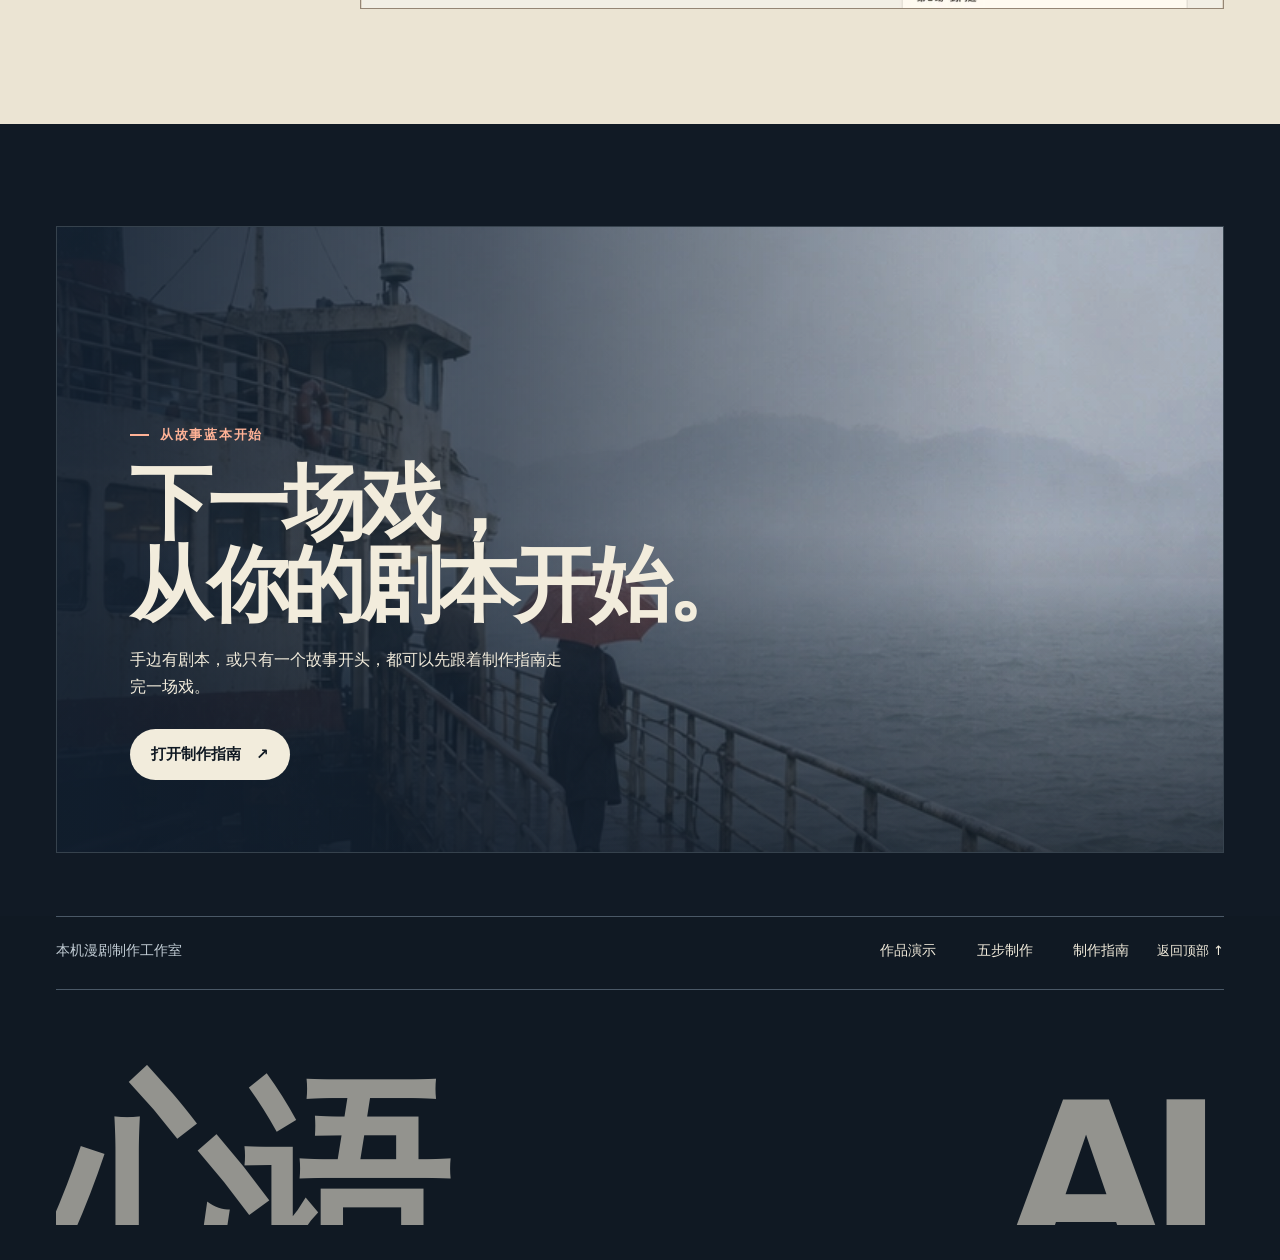
==== commit 4de98ea5: "Smooth the umbrella handoff and harden shot comparisons" ====
--- a/index.html
+++ b/index.html
@@ -12,17 +12,18 @@
   <meta property="og:image" content="https://www.ss0100.com/assets/new/cover.webp">
   <link rel="canonical" href="https://www.ss0100.com/">
   <link rel="icon" href="assets/new/mark.png" type="image/png">
-  <link rel="stylesheet" href="assets/new/site.css?v=continuity">
-  <link rel="stylesheet" href="assets/new/scene-motion.css">
+  <link rel="stylesheet" href="assets/new/site.css?v=polish">
+  <link rel="stylesheet" href="assets/new/scene-motion.css?v=polish">
   <link rel="stylesheet" href="assets/new/reel-motion.css">
-  <link rel="stylesheet" href="assets/new/umbrella-relay.css">
-  <link rel="stylesheet" href="assets/new/edit-lab.css">
-  <link rel="stylesheet" href="assets/new/screening-deck.css">
-  <script defer src="assets/new/site.js?v=continuity"></script>
-  <script defer src="assets/new/scene-motion.js"></script>
+  <link rel="stylesheet" href="assets/new/umbrella-relay.css?v=polish">
+  <link rel="stylesheet" href="assets/new/edit-lab.css?v=polish">
+  <link rel="stylesheet" href="assets/new/screening-deck.css?v=polish">
+  <script defer src="assets/new/site.js?v=polish"></script>
+  <script defer src="assets/new/scene-motion.js?v=polish"></script>
   <script defer src="assets/new/reel-motion.js?v=continuity"></script>
-  <script defer src="assets/new/umbrella-relay.js"></script>
-  <script defer src="assets/new/edit-lab.js"></script>
+  <script defer src="assets/new/umbrella-relay.js?v=polish"></script>
+  <script defer src="assets/new/edit-lab.js?v=polish"></script>
+  <script defer src="assets/new/framing-demo.js"></script>
   <title>心语 AI · 漫剧制作工作室</title>
 </head>
 <body id="top">
@@ -40,7 +41,7 @@
     <section class="hero" aria-labelledby="hero-title">
       <div class="hero-art">
         <img src="assets/new/cover.webp" width="1672" height="941" fetchpriority="high" alt="">
-        <canvas class="weather-rain" width="1" height="1" aria-hidden="true"></canvas>
+        <div class="weather-rain" aria-hidden="true"></div>
       </div>
       <div class="viewfinder" aria-hidden="true"></div>
       <div class="wrap hero-inner">
@@ -80,59 +81,71 @@
               <video id="animatic" width="960" height="540" controls muted playsinline preload="metadata" poster="assets/new/arrival.webp" aria-label="潮声到站，无声分镜预演">
                 <source src="assets/new/tide-animatic.mp4" type="video/mp4">
               </video>
+              <canvas id="switch-frame" width="960" height="540" aria-hidden="true" hidden></canvas>
               <button id="screen-play" class="screen-play" type="button" aria-label="播放分镜预演" hidden><span class="play-icon" aria-hidden="true"></span></button>
             </div>
             <div class="transport" id="transport" hidden>
               <button type="button" id="play" class="control">播放</button>
               <span id="elapsed" class="timecode">00:00</span>
               <input type="range" id="seek" min="0" max="14" step="0.01" value="0" aria-label="定位分镜预演时间">
-              <span class="timecode">00:14</span>
-            </div>
-          </div>
-        <section class="cut-lab" id="cut-editor" aria-labelledby="cut-title" data-take="a" hidden>
-          <div class="cut-heading">
-            <div>
-              <p class="eyebrow">剪辑台 · 第二镜</p>
-              <h3 id="cut-title">换个景别，接着看。</h3>
-            </div>
-            <p>中景看清她在哪儿收伞，近景看清她怎么收。选一版，再连看抵达、收伞和望江。</p>
-          </div>
-          <fieldset class="cut-options">
-            <legend>「收起红伞」的镜头版本</legend>
-            <label class="cut-option">
-              <input type="radio" name="umbrella-take" value="a" checked>
-              <img width="832" height="468" loading="lazy" src="assets/new/umbrella.webp" alt="">
-              <span class="cut-option-text"><b>A · 中景</b><small>人物与候船楼</small></span>
-            </label>
-            <label class="cut-option">
-              <input type="radio" name="umbrella-take" value="b">
-              <img width="832" height="468" loading="lazy" src="assets/new/umbrella-detail.webp" alt="">
-              <span class="cut-option-text"><b>B · 近景</b><small>同一画面裁出手与伞</small></span>
-            </label>
-          </fieldset>
-          <div class="cut-result">
-            <ol class="cut-route" aria-label="三镜衔接">
-              <li data-cut-phase="0"><span>前一镜</span><b>抵达渡口</b></li>
-              <li data-cut-phase="1" data-editable><span id="cut-take-label">A 版中景</span><b>收起红伞</b></li>
-              <li data-cut-phase="2"><span>后一镜</span><b>隔窗望江</b></li>
-            </ol>
-            <div class="cut-actions">
-              <button type="button" id="cut-play" class="cut-play">播放三镜衔接 <span aria-hidden="true">↗</span></button>
-              <p id="cut-status" class="cut-status" role="status">已选 A 版 · 前后两镜固定</p>
-              <button type="button" id="cut-retry" class="cut-retry" hidden>重试加载</button>
-            </div>
-          </div>
-        </section>
-        </div>
-        <div class="reel-notes">
-          <p id="frame-detail">远景 · 她撑着红伞走到候船楼外。</p>
-          <p id="media-status" role="status">基于静帧剪辑 · 无声预演</p>
-        </div>
-        <div class="reel" aria-label="分镜章节">
-          <button class="shot" data-shot="0" type="button" aria-pressed="true"><img src="assets/new/arrival.webp" width="832" height="468" loading="lazy" alt=""><span><strong>抵达渡口</strong><time datetime="PT0S">00:00</time></span></button>
-          <button class="shot" data-shot="1" type="button" aria-pressed="false"><img src="assets/new/umbrella.webp" width="832" height="468" loading="lazy" alt=""><span><strong>收起红伞</strong><time datetime="PT4S">00:04</time></span></button>
-          <button class="shot" data-shot="2" type="button" aria-pressed="false"><img src="assets/new/waiting.webp" width="832" height="468" loading="lazy" alt=""><span><strong>隔窗望江</strong><time datetime="PT7S">00:07</time></span></button>
-          <button class="shot" data-shot="3" type="button" aria-pressed="false"><img src="assets/new/gangway.webp" width="832" height="468" loading="lazy" alt=""><span><strong>登上渡轮</strong><time datetime="PT10S">00:10</time></span></button>
+              <span id="duration" class="timecode">00:14</span>
+            </div>
+            <div class="reel-notes">
+              <p id="frame-detail">远景 · 她撑着红伞走到候船楼外。</p>
+              <p id="media-status" role="status">基于静帧剪辑 · 无声预演</p>
+            </div>
+            <div class="reel" aria-label="分镜章节">
+              <button class="shot" data-shot="0" type="button" aria-pressed="true"><img src="assets/new/arrival.webp" width="832" height="468" loading="lazy" alt=""><span><strong>抵达渡口</strong><time datetime="PT0S">00:00</time></span></button>
+              <button class="shot" data-shot="1" type="button" aria-pressed="false"><img src="assets/new/umbrella.webp" width="832" height="468" loading="lazy" alt=""><span><strong>收起红伞</strong><time datetime="PT4S">00:04</time></span></button>
+              <button class="shot" data-shot="2" type="button" aria-pressed="false"><img src="assets/new/waiting.webp" width="832" height="468" loading="lazy" alt=""><span><strong>隔窗望江</strong><time datetime="PT7S">00:07</time></span></button>
+              <button class="shot" data-shot="3" type="button" aria-pressed="false"><img src="assets/new/gangway.webp" width="832" height="468" loading="lazy" alt=""><span><strong>登上渡轮</strong><time datetime="PT10S">00:10</time></span></button>
+            </div>
+          </div>
+          <section class="cut-lab" id="cut-editor" aria-labelledby="cut-title" data-take="a" hidden>
+            <div class="cut-heading">
+              <div>
+                <p class="eyebrow">剪辑台 · 第二镜</p>
+                <h3 id="cut-title">换个景别，接着看。</h3>
+              </div>
+              <p>中景看清她在哪儿收伞，近景看清她怎么收。选一版，再连看抵达、收伞和望江。</p>
+            </div>
+            <fieldset class="cut-options">
+              <legend>「收起红伞」的镜头版本</legend>
+              <label class="cut-option">
+                <input type="radio" name="umbrella-take" value="a" checked>
+                <img width="832" height="468" loading="lazy" src="assets/new/umbrella.webp" alt="">
+                <span class="cut-option-text"><b>A · 中景</b><small>人物与候船楼</small></span>
+              </label>
+              <label class="cut-option">
+                <input type="radio" name="umbrella-take" value="b">
+                <img width="832" height="468" loading="lazy" src="assets/new/umbrella-detail.webp" alt="">
+                <span class="cut-option-text"><b>B · 近景</b><small>同一画面裁出手与伞</small></span>
+              </label>
+            </fieldset>
+            <details class="framing-demo">
+              <summary>拖动对比取景</summary>
+              <div class="framing-picture">
+                <img width="832" height="468" src="assets/new/umbrella.webp" loading="lazy" alt="">
+                <img width="832" height="468" src="assets/new/umbrella-detail.webp" loading="lazy" alt="">
+                <span class="framing-label framing-left" aria-hidden="true">A 中景</span>
+                <span class="framing-label framing-right" aria-hidden="true">B 近景</span>
+                <span class="framing-line" aria-hidden="true"><b>‹ ›</b></span>
+                <input type="range" min="0" max="100" value="50" step="1" aria-label="调整中景与近景的分界" aria-valuetext="中景占 50%，近景占 50%">
+              </div>
+            </details>
+            <div class="cut-result">
+              <ol class="cut-route" aria-label="三镜衔接">
+                <li data-cut-phase="0"><img width="832" height="468" src="assets/new/arrival.webp" loading="lazy" alt=""><span>前一镜</span><b>抵达渡口</b></li>
+                <li data-cut-phase="1" data-editable><img width="832" height="468" src="assets/new/umbrella.webp" loading="lazy" alt=""><span id="cut-take-label">A 版中景</span><b>收起红伞</b></li>
+                <li data-cut-phase="2"><img width="832" height="468" src="assets/new/waiting.webp" loading="lazy" alt=""><span>后一镜</span><b>隔窗望江</b></li>
+              </ol>
+              <div class="cut-actions">
+                <button type="button" id="cut-play" class="cut-play">播放三镜衔接 <span aria-hidden="true">↗</span></button>
+                <p id="cut-status" class="cut-status" role="status">已选 A 版 · 前后两镜固定</p>
+                <button type="button" id="cut-retry" class="cut-retry" hidden>重试加载</button>
+              </div>
+            </div>
+          </section>
         </div>
       </div>
     </section>
--- a/assets/new/site.css
+++ b/assets/new/site.css
@@ -78,6 +78,7 @@
 .theater{position:relative;margin-top:calc(-1 * var(--frame-overlap));padding-bottom:clamp(73px,9vw,130px);scroll-margin-top:24px}
 .projection{position:relative;background:#060b0f;aspect-ratio:16/9;box-shadow:0 0 0 1px #7f8b956e,0 20px 60px #0005;overflow:hidden;isolation:isolate}
 .projection video{width:100%;height:100%;object-fit:contain}
+#switch-frame{position:absolute;inset:0;width:100%;height:100%;pointer-events:none}
 .screen-play{position:absolute;top:50%;left:50%;translate:-50% -50%;display:grid;place-items:center;width:clamp(60px,8vw,98px);aspect-ratio:1;border-radius:50%;border:1px solid #fff1d8a0;background:#172637e6;color:var(--warm);transition:scale .25s,background .25s}
 .screen-play .play-icon{border-width:11px 0 11px 17px;margin-left:4px}
 .screen-play:hover{scale:1.08;background:var(--red)}
@@ -215,7 +216,7 @@
 }
 @supports(animation-timeline:view()){
   @media(prefers-reduced-motion:no-preference){
-    .story-intro > div{animation:red-title linear both;animation-timeline:view();animation-range:entry 12% cover 35%}
+    .story-intro > div:first-child{animation:red-title linear both;animation-timeline:view();animation-range:entry 12% cover 35%}
     @keyframes red-title{from{transform:translateY(26px);opacity:.88}to{transform:none;opacity:1}}
   }
 }
--- a/assets/new/scene-motion.css
+++ b/assets/new/scene-motion.css
@@ -1,20 +1,41 @@
-.hero {
-  --camera-x: 0px;
-  --camera-y: 0px;
-  --rain-cut: 0%;
-}
-
 .hero-art img {
-  transform: scale(1.105) translate3d(var(--camera-x),var(--camera-y),0);
+  transform:scale(1.105) translate3d(var(--camera-x,0px),var(--camera-y,0px),0);
 }
 
 .weather-rain {
   position:absolute;
   inset:0;
-  width:100%;
-  height:100%;
+  overflow:hidden;
   pointer-events:none;
-  mix-blend-mode:screen;
+}
+.weather-rain::before,.weather-rain::after {
+  content:"";
+  position:absolute;
+  inset:calc(-1 * var(--rain-step) - 8px) -310px 0 -16px;
+  background-image:var(--rain-texture);
+  background-size:var(--rain-size) var(--rain-step);
+  transform-origin:left top;
+  animation:rain-sheet var(--rain-speed) linear infinite;
+  animation-play-state:paused;
+}
+.weather-rain::before {
+  --rain-texture:url("rain-far.png");
+  --rain-size:460px;
+  --rain-step:352px;
+  --rain-speed:1.08s;
+}
+.weather-rain::after {
+  --rain-texture:url("rain-near.png");
+  --rain-size:536px;
+  --rain-step:448px;
+  --rain-speed:.79s;
+}
+.weather-rain[data-rain-live]::before,.weather-rain[data-rain-live]::after {
+  animation-play-state:running;
+}
+@keyframes rain-sheet {
+  from{transform:skewX(-12deg) translate3d(0,0,0)}
+  to{transform:skewX(-12deg) translate3d(0,var(--rain-step),0)}
 }
 
 .viewfinder {
@@ -72,7 +93,9 @@
   height:180px;
   z-index:1;
   background:var(--red);
-  clip-path:polygon(0 100%,100% calc(100% - var(--rain-cut)),100% 100%);
+  clip-path:polygon(0 100%,100% 4%,100% 100%);
+  transform:scaleY(var(--rain-cut,0));
+  transform-origin:bottom;
   pointer-events:none;
 }
 .red-intro::before {display:none}
@@ -142,6 +165,7 @@
 }
 @media(prefers-reduced-motion:reduce){
   .weather-rain,.harbor-mist,#scene-motion-toggle,.hero::after,.projection::after,.projection::before{display:none!important}
+  .weather-rain::before,.weather-rain::after{animation-name:none;animation-play-state:paused!important}
   .hero-art img,.tail-mark > span{transform:none}
   .tail-mark > span{opacity:1}
   .viewfinder{opacity:.55;transform:none}
--- a/assets/new/umbrella-relay.css
+++ b/assets/new/umbrella-relay.css
@@ -40,7 +40,9 @@
   overflow:hidden;
   background:#391d17;
 }
-.relay-still img {width:100%;height:100%;object-fit:cover;transition:opacity .2s,transform .3s var(--ease)}
+.relay-shot[data-still-loading] .relay-still {background:#391d17 url(cover.webp) 91.54% 43.48% / 516.05% 517.03% no-repeat}
+.relay-shot[data-still-loading] .relay-still img {visibility:hidden}
+.relay-still img {width:100%;height:100%;object-fit:cover;transition:transform .3s var(--ease)}
 .relay-shot:hover .relay-still img {transform:scale(1.035)}
 .relay-shot[data-catching] .relay-still img {opacity:0}
 .relay-caption {display:flex;justify-content:space-between;align-items:center;gap:8px;padding:8px 4px}
@@ -50,7 +52,7 @@
 .relay-caption b span {margin-left:3px}
 
 .relay-flight {position:fixed;inset:0;overflow:hidden;z-index:8;pointer-events:none}
-.relay-object {position:absolute;top:0;left:0;isolation:isolate}
+.relay-object {position:absolute;top:0;left:0;width:324px;height:182px;transform-origin:top left;will-change:transform;isolation:isolate}
 .relay-object > * {position:absolute;inset:0;width:100%;height:100%}
 .relay-canopy {
   background-image:url(cover.webp);
@@ -58,7 +60,6 @@
   background-size:516.05% 517.03%;
   background-position:91.54% 43.48%;
   clip-path:polygon(12.3% 57.4%,20% 46%,32% 35%,44% 28.5%,53.6% 26.6%,53.7% 22.1%,55.1% 21.7%,55.6% 26.2%,65% 29.7%,74.5% 37%,83% 47.6%,89% 56.3%,87% 62.4%,82% 68%,69.7% 74.2%,56% 76%,48% 75.5%,48.9% 67%,47.7% 61%,44.8% 58.3%,40.7% 58.3%,37.2% 61%,34.9% 66%,35% 73.5%,26% 71.5%,19.7% 67.2%,13.5% 63.4%);
-  filter:saturate(1.13) brightness(1.08);
   opacity:var(--relay-umbrella,1);
 }
 .relay-object > img {object-fit:cover;opacity:var(--relay-film,0)}
@@ -73,7 +74,6 @@
 }
 .relay-frame {
   border:1px solid #fff0d3d1;
-  box-shadow:0 13px 42px #170a07a1;
   opacity:var(--relay-film,0);
 }
 @media(max-width:660px) {
--- a/assets/new/edit-lab.css
+++ b/assets/new/edit-lab.css
@@ -106,7 +106,8 @@
   font-size:clamp(12px,1.15vw,16px);
 }
 .cut-route li {
-  padding:5px clamp(4px,1.1vw,14px) 7px;
+  position:relative;
+  padding:0 clamp(4px,1.1vw,14px) 7px;
   border-top:2px solid #536577;
   background:#121d2a;
 }
@@ -160,3 +161,118 @@
   font-size:12px;
 }
 .cut-retry[hidden] { display:none; }
+
+.cut-route li::after {
+  content:"";
+  position:absolute;
+  inset:-2px 0 auto;
+  height:2px;
+  background:#ffd7b3;
+  transform:scaleX(0);
+  transform-origin:left;
+  transition:transform .22s var(--ease);
+}
+.cut-route li[data-current]::after { transform:scaleX(1); }
+.cut-route li img {
+  width:100%;
+  height:auto;
+  aspect-ratio:16/9;
+  object-fit:cover;
+  margin:5px 0 4px;
+  opacity:.66;
+  transition:opacity .2s;
+}
+.cut-route li[data-current] img { opacity:1; }
+
+.framing-demo { border-block:1px solid #526274; }
+.framing-demo summary {
+  list-style:none;
+  display:flex;
+  justify-content:space-between;
+  align-items:center;
+  min-height:41px;
+  padding:0 3px;
+  color:#fae4d0;
+  font-size:13px;
+  cursor:pointer;
+}
+.framing-demo summary::-webkit-details-marker { display:none; }
+.framing-demo summary::after {
+  content:"";
+  width:7px;
+  height:7px;
+  margin-right:2px;
+  border-right:1px solid #fae4d0;
+  border-bottom:1px solid #fae4d0;
+  transform:rotate(45deg);
+  transition:transform .2s;
+}
+.framing-demo[open] summary::after { transform:rotate(225deg); }
+.framing-demo summary:hover { color:var(--flare); }
+.framing-picture {
+  --split:50%;
+  position:relative;
+  isolation:isolate;
+  overflow:hidden;
+  aspect-ratio:16/9;
+  margin:0 0 9px;
+  background:#101a25;
+}
+.framing-picture img {
+  position:absolute;
+  inset:0;
+  width:100%;
+  height:100%;
+  object-fit:cover;
+}
+.framing-picture img + img { clip-path:inset(0 0 0 var(--split)); }
+.framing-label {
+  position:absolute;
+  top:7px;
+  padding:2px 5px;
+  background:#101923e8;
+  color:#ffecd9;
+  font-size:11px;
+  pointer-events:none;
+}
+.framing-left { left:7px; }
+.framing-right { right:7px; }
+.framing-line {
+  position:absolute;
+  left:var(--split);
+  inset-block:0;
+  border-left:2px solid #ffe7cb;
+  transform:translateX(-1px);
+  pointer-events:none;
+}
+.framing-line b {
+  position:absolute;
+  top:50%;
+  left:-1px;
+  min-width:28px;
+  padding:2px 3px;
+  text-align:center;
+  transform:translate(-50%,-50%);
+  border:1px solid #ffe7cb;
+  border-radius:3px;
+  background:#152334;
+  color:#fff4e6;
+  white-space:nowrap;
+}
+.framing-picture input {
+  position:absolute;
+  inset:0;
+  width:100%;
+  height:100%;
+  margin:0;
+  opacity:0;
+  cursor:ew-resize;
+  touch-action:pan-y;
+}
+.framing-picture:focus-within {
+  outline:2px solid #ffd7b3;
+  outline-offset:2px;
+}
+@media (prefers-reduced-motion:reduce) {
+  .cut-route li::after,.cut-route li img,.framing-demo summary::after { transition:none; }
+}
